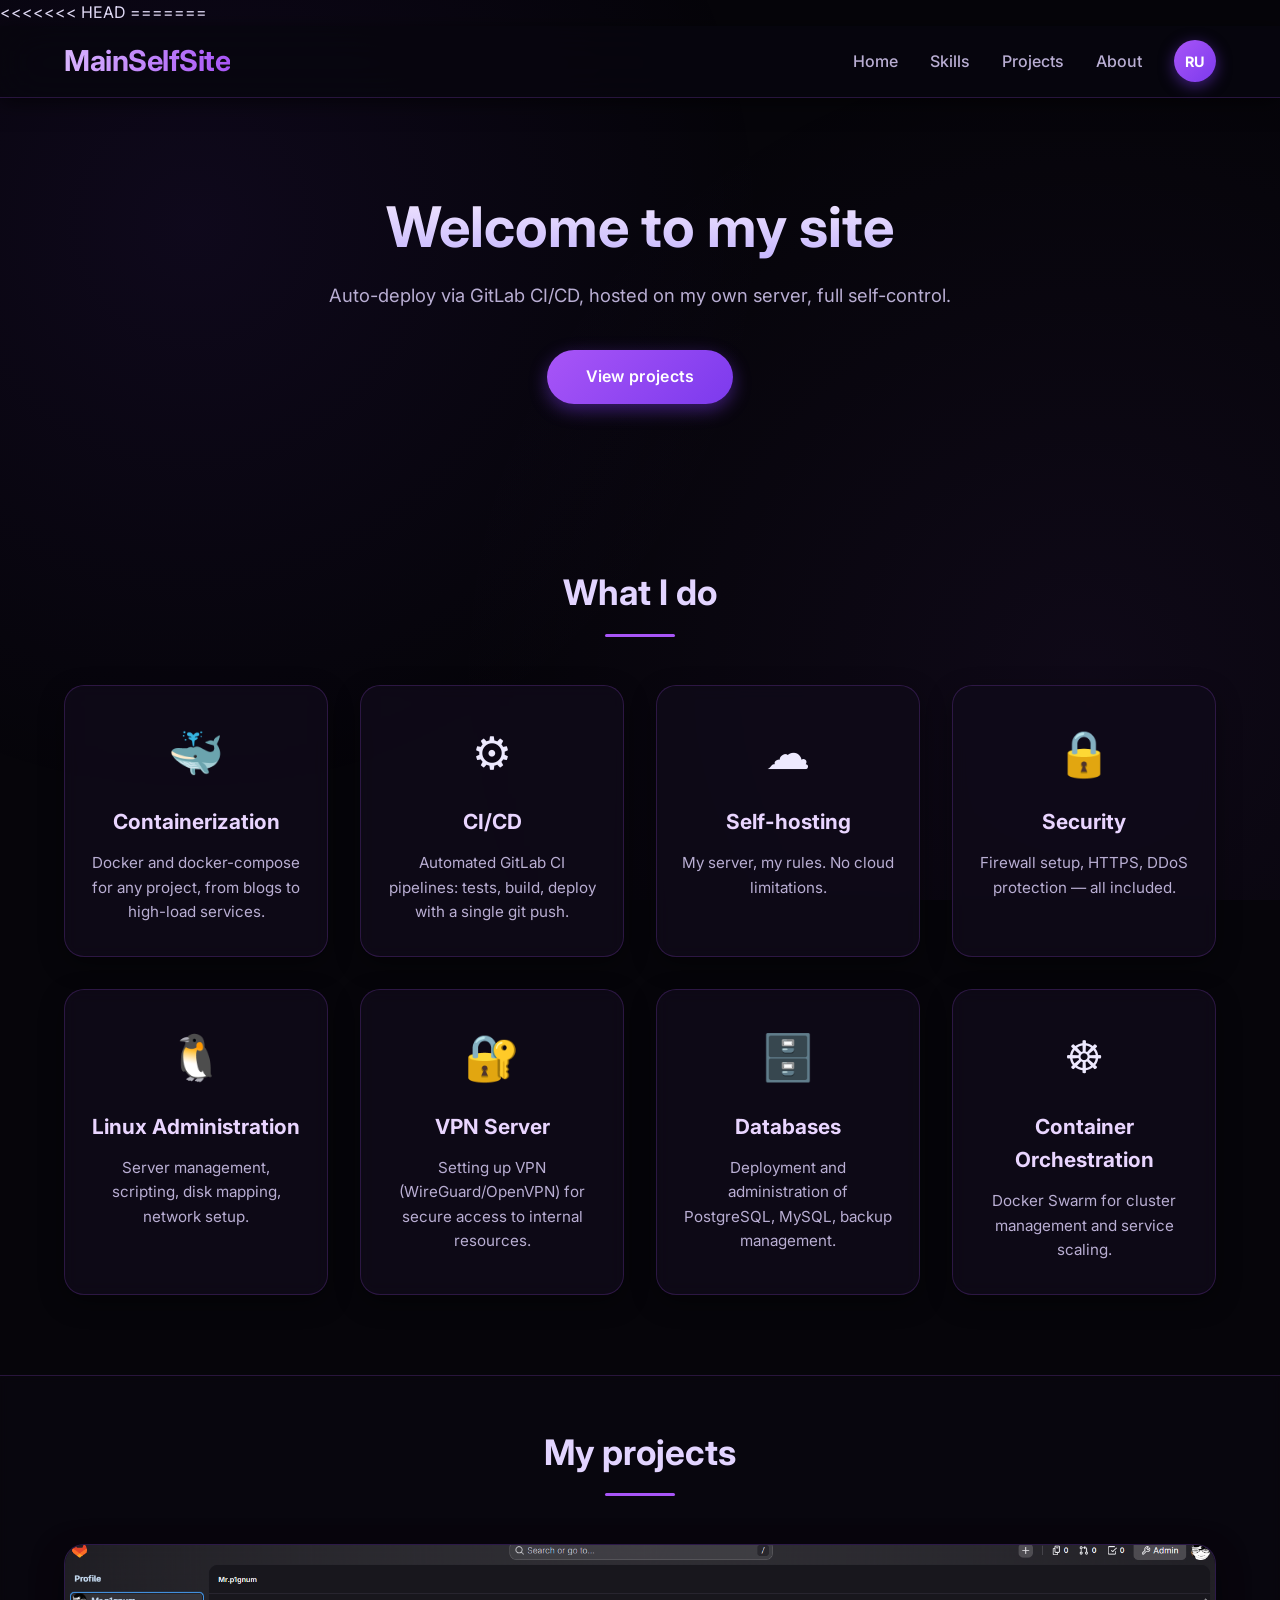
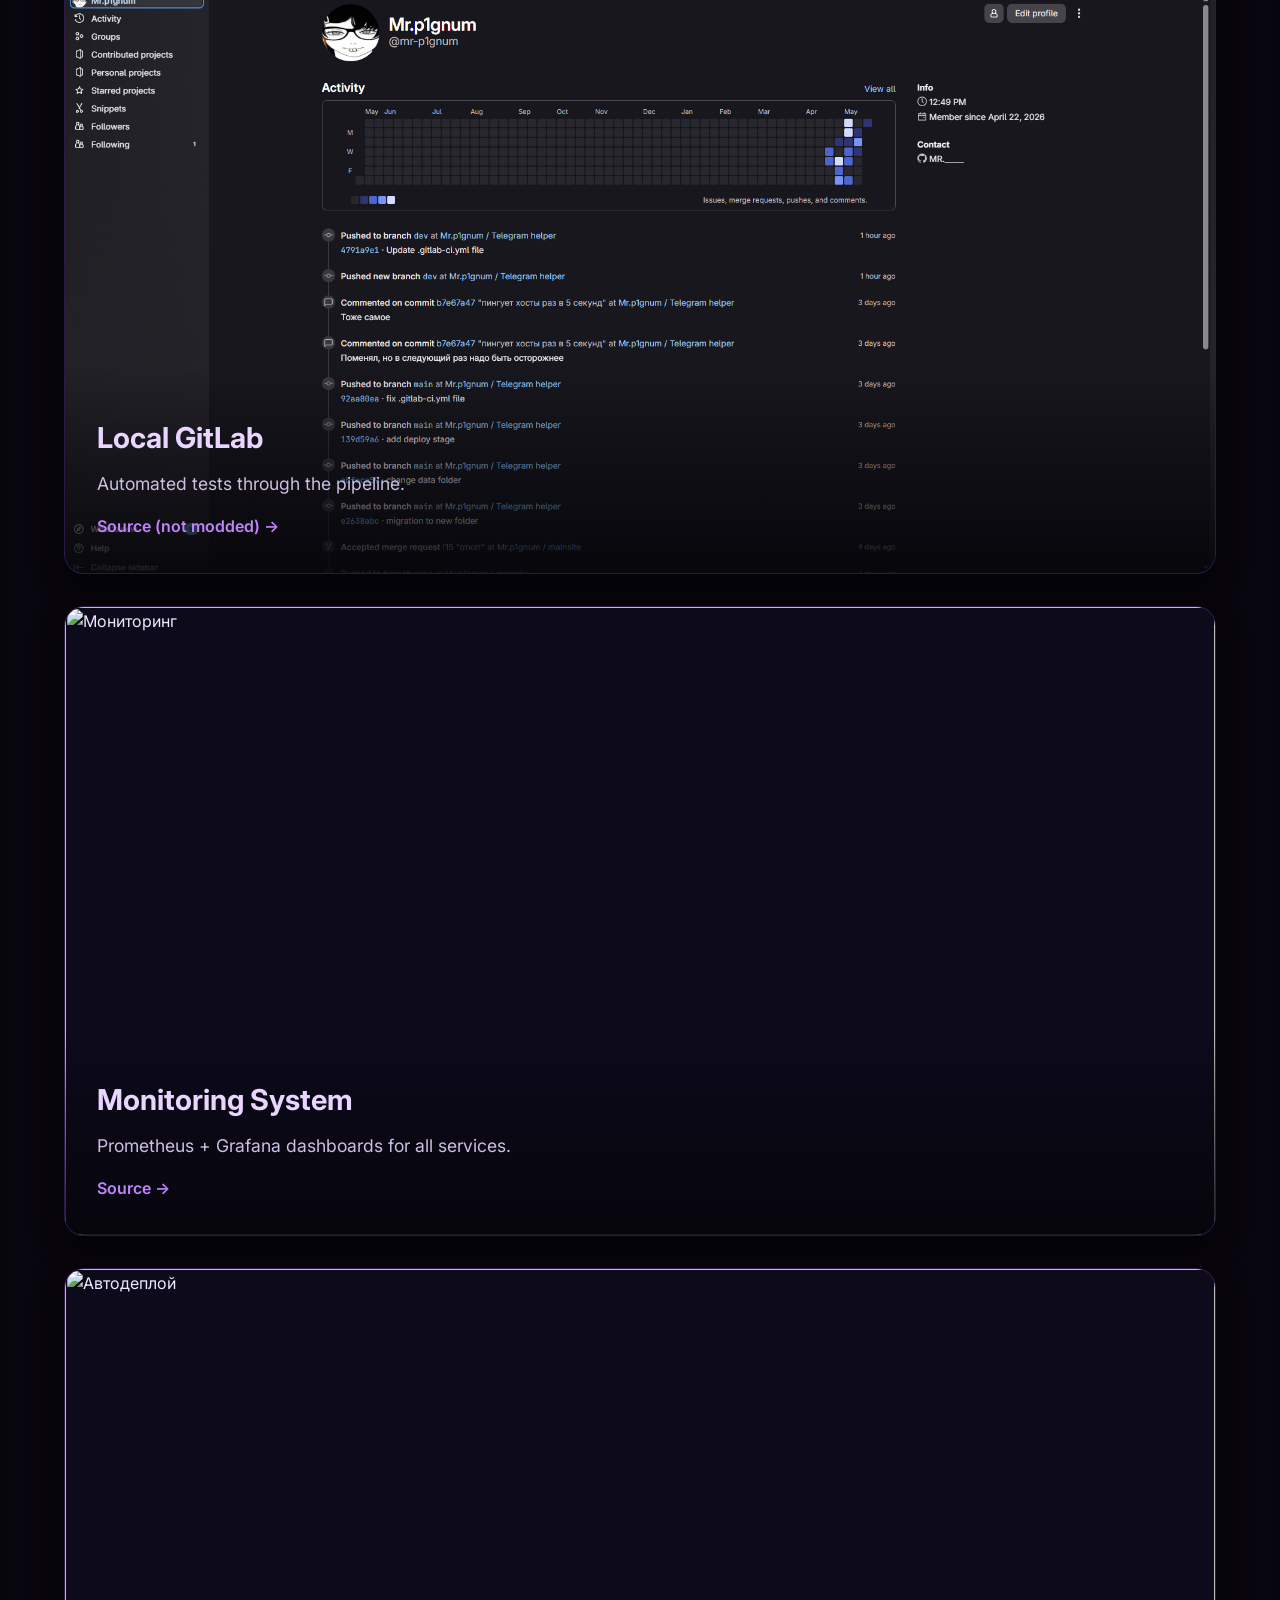
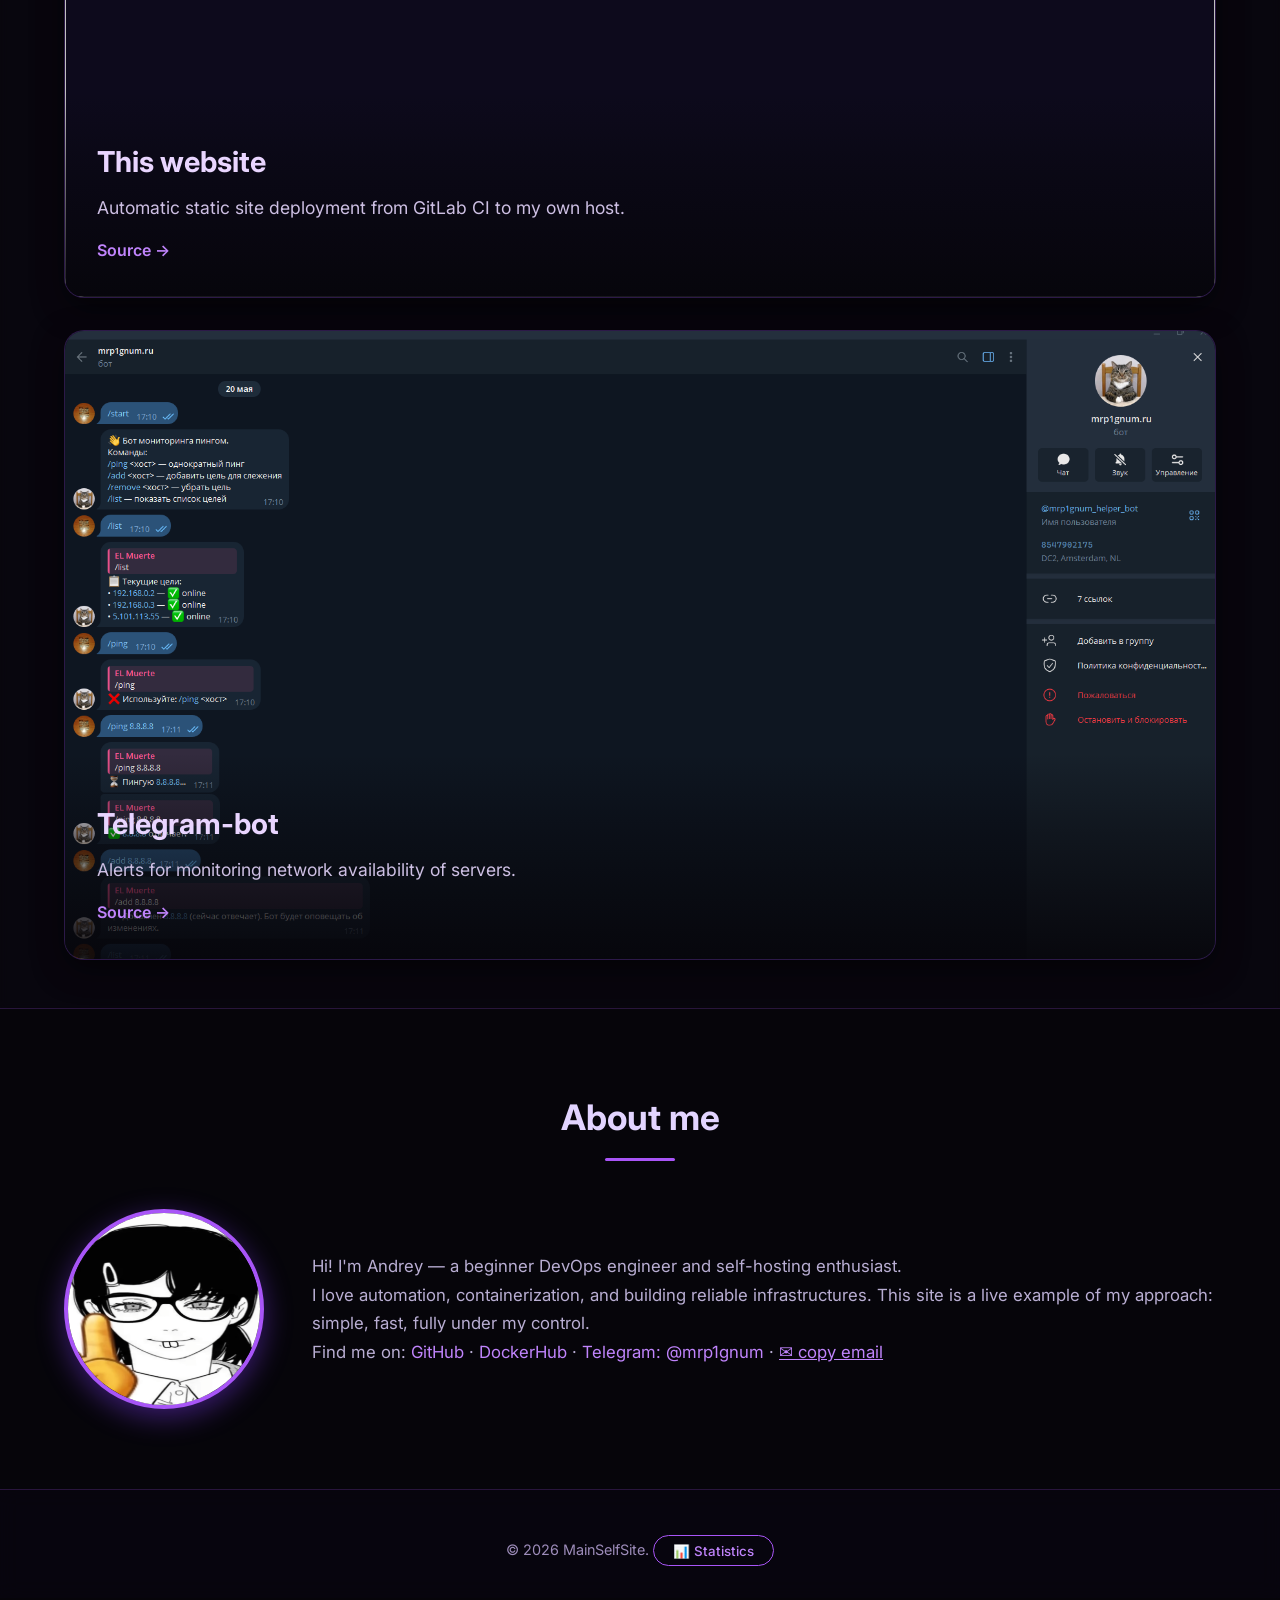
==== index.html @ 9e8e9ad5 "resolve conflicts" ====
<<<<<<< HEAD
=======
<!DOCTYPE html>
<html lang="ru">
<head>
    <meta charset="UTF-8">
    <meta name="viewport" content="width=device-width, initial-scale=1.0">
    <title>Mr.P1gnum · DevOps & Self-hosting</title>
    <link rel="icon" type="image/png" sizes="32x32" href="png/head.png">
    <link rel="preconnect" href="https://fonts.googleapis.com">
    <link rel="preconnect" href="https://fonts.gstatic.com" crossorigin>
    <link href="https://fonts.googleapis.com/css2?family=Inter:opsz,wght@14..32,400;14..32,600;14..32,700&display=swap" rel="stylesheet">
    <link rel="stylesheet" href="style.css">
</head>
<body>
    <header>
        <div class="container">
            <nav>
                <a href="#" class="logo" data-i18n="logo">MainSelfSite</a>
                <ul class="nav-links">
                    <li><a href="#home" data-i18n="nav_home">Главная</a></li>
                    <li><a href="#features" data-i18n="nav_features">Навыки</a></li>
                    <li><a href="#projects" data-i18n="nav_projects">Проекты</a></li>
                    <li><a href="#about" data-i18n="nav_about">О себе</a></li>
                    <li>
                        <button id="langToggle" class="lang-mini" aria-label="Переключить язык">EN</button>
                    </li>
                </ul>
            </nav>
        </div>
    </header>

    <main>
        <section id="home" class="hero">
            <div class="container">
                <h1 data-i18n="hero_title">Добро пожаловать на мой сайт</h1>
                <p data-i18n="hero_desc">
                    Автоматический деплой через Gitlab CI/CD, хранение на своём сервере, полный самоконтроль.
                </p>
                <a href="#projects" class="btn" data-i18n="hero_btn">Смотреть проекты</a>
            </div>
        </section>

        <section id="features" class="container">
            <h2 class="section-title" data-i18n="features_title">Что я умею</h2>
            <div class="features-grid">
                <div class="feature-card" data-animate>
                    <span class="feature-icon">🐳</span>
                    <h3 data-i18n="feature1_title">Контейнеризация</h3>
                    <p data-i18n="feature1_desc">Docker и docker-compose для любых проектов: от блога до высоконагруженных сервисов.</p>
                </div>
                <div class="feature-card" data-animate>
                    <span class="feature-icon">⚙️</span>
                    <h3 data-i18n="feature2_title">CI/CD</h3>
                    <p data-i18n="feature2_desc">Автоматические пайплайны GitLab CI: тесты, сборка, деплой одной командой git push.</p>
                </div>
                <div class="feature-card" data-animate>
                    <span class="feature-icon">☁️</span>
                    <h3 data-i18n="feature3_title">Self-hosting</h3>
                    <p data-i18n="feature3_desc">Собственный сервер, свои правила. Никаких облачных ограничений.</p>
                </div>
                <div class="feature-card" data-animate>
                    <span class="feature-icon">🔒</span>
                    <h3 data-i18n="feature4_title">Безопасность</h3>
                    <p data-i18n="feature4_desc">Настройка фаерволов, HTTPS, защита от атак — всё включено.</p>
                </div>
                <div class="feature-card" data-animate>
                    <span class="feature-icon">🐧</span>
                    <h3 data-i18n="feature5_title">Администрирование Linux</h3>
                    <p data-i18n="feature5_desc">Управление серверами, написание скриптов, маппинг дисков, настройка сети.</p>
                </div>
                <div class="feature-card" data-animate>
                    <span class="feature-icon">🔐</span>
                    <h3 data-i18n="feature6_title">VPN сервер</h3>
                    <p data-i18n="feature6_desc">Поднятие и настройка VPN (WireGuard/OpenVPN) для защищённого доступа к внутренним ресурсам.</p>
                </div>
                <div class="feature-card" data-animate>
                    <span class="feature-icon">🗄️</span>
                    <h3 data-i18n="feature7_title">Базы данных</h3>
                    <p data-i18n="feature7_desc">Развёртывание и администрирование PostgreSQL, MySQL, резервное копирование.</p>
                </div>
                <div class="feature-card" data-animate>
                    <div class="feature-icon">☸️</div>
                    <h3 data-i18n="feature8_title">Оркестрация контейнеров</h3>
                    <p data-i18n="feature8_desc">Docker Swarm для управления кластерами и масштабирования сервисов.</p>
                </div>
            </div>
        </section>

        <div id="projects" class="projects-fullwidth">
            <div class="container">
                <h2 class="section-title" data-i18n="projects_title">Мои проекты</h2>
                <div class="projects-list">
                    <div class="project-card" data-lightbox-src="png/gitlab2.png" data-i18n-caption="project1_title" data-animate>
                        <img class="project-img" src="png/gitlab.png" alt="DevOps инструмент" loading="lazy">
                        <div class="project-overlay">
                            <h3 data-i18n="project1_title">Локальный GitLab</h3>
                            <p data-i18n="project1_desc">Автоматические тесты через pipeline.</p>
                            <a href="https://github.com/Mr-p1gnum/gitlabCI" target="_blank" rel="noopener" class="project-link" data-i18n="project1_link">Исходники(not mod.) →</a>
                        </div>
                    </div>
                    <div class="project-card" data-lightbox-src="png/grafana.png" data-i18n-caption="project2_title" data-animate>
                        <img class="project-img" src="png/grafana2.png" alt="Мониторинг" loading="lazy">
                        <div class="project-overlay">
                            <h3 data-i18n="project2_title">Система мониторинга</h3>
                            <p data-i18n="project2_desc">Prometheus + Grafana, дашборды для всех сервисов.</p>
                            <a href="https://github.com/Mr-p1gnum/metrics" target="_blank" rel="noopener" class="project-link" data-i18n="project2_link">Исходники →</a>
                        </div>
                    </div>
                    <div class="project-card" data-lightbox-src="png/site.png" data-i18n-caption="project3_title" data-animate>
                        <img class="project-img" src="png/site2.png" alt="Автодеплой" loading="lazy">
                        <div class="project-overlay">
                            <h3 data-i18n="project3_title">Вот этот сайт</h3>
                            <p data-i18n="project3_desc">Автоматический деплой статики из GitLab CI на свой хост.</p>
                            <a href="https://gitlab.mrp1gnum.ru/mr-p1gnum/mainsite" target="_blank" rel="noopener" class="project-link" data-i18n="project3_link">Исходники →</a>
                        </div>
                    </div>
                    <div class="project-card" data-lightbox-src="png/tg-bot2.png" data-i18n-caption="project4_title" data-animate>
                        <img class="project-img" src="png/tg-bot.png" alt="Бот" loading="lazy">
                        <div class="project-overlay">
                            <h3 data-i18n="project4_title">Telegram-бот</h3>
                            <p data-i18n="project4_desc">Alert-ы для мониторинга сетевой доступности серверов.</p>
                            <a href="https://gitlab.mrp1gnum.ru/mr-p1gnum/telegram-helper" target="_blank" rel="noopener" class="project-link" data-i18n="project4_link">Исходники →</a>
                        </div>
                    </div>
                </div>
            </div>
        </div>

        <section id="about" class="container">
            <h2 class="section-title" data-i18n="about_title">Обо мне</h2>
            <div class="about-flex">
                <img class="about-photo" src="png/avatar.png" alt="Фото профиля" loading="lazy">
                <div class="about-text" data-i18n="about_desc"></div>
            </div>
        </section>
    </main>

    <div id="lightbox" class="lightbox">
        <button class="lightbox-close" id="closeLightbox">&times;</button>
        <img src="" alt="" id="lightboxImg">
        <p class="lightbox-caption" id="lightboxCaption"></p>
    </div>

    <footer>
        <div class="container">
            <p>© <span id="year"></span> MainSelfSite.
                <button id="showStatsBtn" class="stats-btn" data-i18n="stats_btn">📊 Статистика</button>
            </p>
        </div>
    </footer>

    <div id="statsModal" class="modal">
        <div class="modal-content">
            <button class="modal-close" id="closeStatsBtn">&times;</button>
            <h3 data-i18n="stats_title">Локальная статистика</h3>
            <p><span data-i18n="stats_visits">Заходов на страницу:</span> <strong id="visitsCount">0</strong></p>
            <p><span data-i18n="stats_clicks">Всего кликов:</span> <strong id="clicksTotal">0</strong></p>
            <h4 data-i18n="stats_recent" style="margin-top:1rem;">Последние действия:</h4>
            <ul class="stats-list" id="recentClicks"></ul>
            <button id="clearStatsBtn" style="margin-top:1rem; background:#2a1e4a; border:1px solid #a855f7; color:#c4b5fd; padding:0.4rem 1rem; border-radius:20px; cursor:pointer;" data-i18n="stats_clear">Очистить статистику</button>
        </div>
    </div>

    <script src="script.js"></script>
</body>
</html>
>>>>>>> 7a3d9166c4252347adcdb9617f466c69c43695e6
---- style.css ----
* {
    margin: 0;
    padding: 0;
    box-sizing: border-box;
}

:root {
    --bg-deep: #06050a;
    --bg-card: #0f0b1a;
    --accent: #a855f7;
    --accent-glow: #c084fc;
    --text-primary: #ede9fe;
    --text-secondary: #b9aed3;
    --glass-bg: rgba(15, 11, 26, 0.8);
    --glass-border: rgba(168, 85, 247, 0.2);
}

body {
    font-family: 'Inter', system-ui, -apple-system, sans-serif;
    background: var(--bg-deep);
    color: var(--text-primary);
    line-height: 1.6;
    min-height: 100vh;
    overflow-x: hidden;
}

/* Анимированный фиолетовый фон */
body::before {
    content: '';
    position: fixed;
    inset: 0;
    background: 
        radial-gradient(circle at 15% 25%, rgba(124, 58, 237, 0.08) 0%, transparent 45%),
        radial-gradient(circle at 85% 75%, rgba(168, 85, 247, 0.06) 0%, transparent 50%);
    pointer-events: none;
    z-index: 0;
    animation: bgPulse 10s ease-in-out infinite alternate;
}

@keyframes bgPulse {
    0% { opacity: 0.7; }
    100% { opacity: 1; }
}

.container {
    width: 90%;
    max-width: 1200px;
    margin: 0 auto;
    position: relative;
    z-index: 1;
}

a {
    text-decoration: none;
    color: var(--accent-glow);
    transition: color 0.3s;
}

a:hover {
    color: #d8b4fe;
}

/* ===== Шапка ===== */
header {
    background: rgba(8, 6, 15, 0.85);
    backdrop-filter: blur(20px);
    -webkit-backdrop-filter: blur(20px);
    border-bottom: 1px solid var(--glass-border);
    padding: 0.8rem 0;
    position: sticky;
    top: 0;
    z-index: 100;
    box-shadow: 0 4px 20px rgba(0, 0, 0, 0.6);
    transition: transform 0.3s ease;
}

@media (max-width: 768px) {
    header.header-hidden {
        transform: translateY(-100%);
    }
}

nav {
    display: flex;
    justify-content: space-between;
    align-items: center;
    flex-wrap: wrap;
    gap: 1.2rem;
}

.logo {
    font-size: 1.8rem;
    font-weight: 700;
    background: linear-gradient(to right, #d8b4fe, #a855f7);
    -webkit-background-clip: text;
    background-clip: text;
    color: transparent;
    letter-spacing: -0.5px;
    white-space: nowrap;
}

.nav-links {
    list-style: none;
    display: flex;
    align-items: center;
    gap: 2rem;
    flex-wrap: wrap;
}

.nav-links a {
    color: var(--text-secondary);
    font-weight: 500;
    position: relative;
    padding-bottom: 4px;
    transition: color 0.3s;
}

.nav-links a::after {
    content: '';
    position: absolute;
    left: 0;
    bottom: 0;
    width: 0;
    height: 2px;
    background: var(--accent);
    transition: width 0.3s;
}

.nav-links a:hover {
    color: var(--text-primary);
}

.nav-links a:hover::after {
    width: 100%;
}

.lang-mini {
    width: 42px;
    height: 42px;
    border-radius: 50%;
    background: linear-gradient(135deg, #a855f7, #7c3aed);
    color: white;
    font-weight: 700;
    font-size: 0.9rem;
    font-family: inherit;
    display: flex;
    align-items: center;
    justify-content: center;
    cursor: pointer;
    border: none;
    transition: transform 0.3s, box-shadow 0.3s;
    box-shadow: 0 4px 15px rgba(124, 58, 237, 0.5);
}

.lang-mini:hover {
    transform: scale(1.08);
    box-shadow: 0 6px 20px rgba(168, 85, 247, 0.7);
}

/* ===== Hero ===== */
.hero {
    padding: 6rem 0 5rem;
    text-align: center;
    position: relative;
    z-index: 2;
}

.hero h1 {
    font-size: clamp(2.2rem, 6vw, 3.5rem);
    font-weight: 700;
    margin-bottom: 1.2rem;
    line-height: 1.2;
    animation: fadeInUp 0.8s ease-out;
    background: linear-gradient(to bottom, #f3e8ff, #c4b5fd);
    -webkit-background-clip: text;
    background-clip: text;
    color: transparent;
}

.hero p {
    font-size: 1.15rem;
    color: var(--text-secondary);
    max-width: 650px;
    margin: 0 auto 2.5rem;
    animation: fadeInUp 0.8s ease-out 0.15s both;
}

.btn {
    display: inline-block;
    background: linear-gradient(135deg, #a855f7, #7c3aed);
    color: #fff;
    padding: 0.9rem 2.4rem;
    border-radius: 50px;
    font-weight: 600;
    letter-spacing: 0.3px;
    transition: transform 0.3s, box-shadow 0.3s;
    box-shadow: 0 6px 18px rgba(124, 58, 237, 0.45);
    animation: fadeInUp 0.8s ease-out 0.3s both;
    border: none;
    cursor: pointer;
}

.btn:hover {
    transform: translateY(-3px);
    box-shadow: 0 10px 25px rgba(168, 85, 247, 0.6);
}

@keyframes fadeInUp {
    from { opacity: 0; transform: translateY(25px); }
    to { opacity: 1; transform: translateY(0); }
}

/* ===== Общие секции ===== */
section {
    padding: 5rem 0;
    position: relative;
    z-index: 2;
}

.section-title {
    text-align: center;
    font-size: 2.2rem;
    font-weight: 700;
    margin-bottom: 3rem;
    color: #e2d4ff;
    position: relative;
}

.section-title::after {
    content: '';
    display: block;
    width: 70px;
    height: 3px;
    background: var(--accent);
    margin: 0.8rem auto 0;
    border-radius: 5px;
}

/* ===== Навыки ===== */
.features-grid {
    display: grid;
    grid-template-columns: repeat(auto-fit, minmax(250px, 1fr));
    gap: 2rem;
}

.feature-card {
    background: var(--glass-bg);
    backdrop-filter: blur(8px);
    border: 1px solid var(--glass-border);
    border-radius: 20px;
    padding: 2rem 1.5rem;
    text-align: center;
    transition: transform 0.3s, box-shadow 0.4s;
    box-shadow: 0 8px 24px rgba(0, 0, 0, 0.4);
    opacity: 0;
    transform: translateY(30px);
    transition: opacity 0.6s ease, transform 0.6s ease, box-shadow 0.3s;
}

.feature-card.revealed {
    opacity: 1;
    transform: translateY(0);
}

.feature-card:hover {
    transform: translateY(-8px);
    box-shadow: 0 15px 35px rgba(168, 85, 247, 0.25);
    border-color: rgba(168, 85, 247, 0.4);
}

.feature-icon {
    font-size: 2.8rem;
    margin-bottom: 1rem;
    display: block;
}

.feature-card h3 {
    font-size: 1.3rem;
    margin-bottom: 0.8rem;
    color: #e9d5ff;
}

.feature-card p {
    color: var(--text-secondary);
    font-size: 0.95rem;
}

/* ===== ПРОЕКТЫ ===== */
.projects-fullwidth {
    padding: 3rem 0;
    background: rgba(10, 7, 18, 0.6);
    backdrop-filter: blur(4px);
    border-top: 1px solid var(--glass-border);
    border-bottom: 1px solid var(--glass-border);
}

.projects-list {
    display: flex;
    flex-direction: column;
    gap: 2rem;
}

.project-card {
    position: relative;
    border-radius: 20px;
    overflow: hidden;
    background: #0d0a1c;
    border: 1px solid var(--glass-border);
    transition: transform 0.4s, box-shadow 0.4s;
    box-shadow: 0 10px 30px rgba(0,0,0,0.5);
    cursor: pointer;
    height: 70vh;
    width: 100%;
    opacity: 0;
    transform: translateY(30px);
    transition: opacity 0.6s ease, transform 0.6s ease, box-shadow 0.4s;
}

.project-card.revealed {
    opacity: 1;
    transform: translateY(0);
}

.project-card:hover {
    transform: translateY(-6px);
    box-shadow: 0 20px 40px rgba(168, 85, 247, 0.3);
    border-color: var(--accent);
}

.project-img {
    width: 100%;
    height: 100%;
    object-fit: cover;
    transition: transform 0.6s ease;
    display: block;
}

.project-card:hover .project-img {
    transform: scale(1.02);
}

.project-overlay {
    position: absolute;
    bottom: 0;
    left: 0;
    right: 0;
    background: linear-gradient(to top, rgba(6,5,10,0.9) 0%, rgba(6,5,10,0.4) 60%, transparent 100%);
    padding: 3rem 2rem 2rem;
    color: white;
    transition: background 0.4s;
}

.project-card:hover .project-overlay {
    background: linear-gradient(to top, rgba(6,5,10,0.95) 0%, rgba(6,5,10,0.5) 70%, transparent 100%);
}

.project-overlay h3 {
    font-size: 1.8rem;
    margin-bottom: 0.5rem;
    color: #e9d5ff;
}

.project-overlay p {
    font-size: 1.1rem;
    color: #cdbfe3;
    margin-bottom: 1rem;
    max-width: 80%;
}

.project-link {
    display: inline-block;
    font-weight: 600;
    color: var(--accent-glow);
    border-bottom: 2px solid transparent;
    transition: border-color 0.3s, color 0.3s;
    font-size: 1rem;
}

.project-link:hover {
    border-bottom-color: var(--accent);
    color: #d8b4fe;
}

/* ===== Лайтбокс ===== */
.lightbox {
    display: none;
    position: fixed;
    inset: 0;
    background: rgba(0,0,0,0.92);
    backdrop-filter: blur(6px);
    z-index: 1000;
    justify-content: center;
    align-items: center;
    flex-direction: column;
    padding: 2rem;
}

.lightbox.active {
    display: flex;
}

.lightbox img {
    max-width: 90%;
    max-height: 80vh;
    border-radius: 16px;
    box-shadow: 0 0 40px rgba(168, 85, 247, 0.3);
    animation: zoomIn 0.3s ease;
}

@keyframes zoomIn {
    from { transform: scale(0.9); opacity: 0; }
    to { transform: scale(1); opacity: 1; }
}

.lightbox-close {
    position: absolute;
    top: 30px;
    right: 40px;
    font-size: 2.5rem;
    color: white;
    cursor: pointer;
    transition: color 0.2s;
    line-height: 1;
    background: none;
    border: none;
}

.lightbox-close:hover {
    color: var(--accent-glow);
}

.lightbox-caption {
    margin-top: 1rem;
    color: var(--text-secondary);
    font-size: 1rem;
    text-align: center;
}

/* ===== Обо мне ===== */
.about-flex {
    display: flex;
    flex-wrap: wrap;
    gap: 3rem;
    align-items: center;
    justify-content: center;
}

.about-photo {
    width: 200px;
    height: 200px;
    border-radius: 50%;
    object-fit: cover;
    border: 4px solid var(--accent);
    box-shadow: 0 8px 28px rgba(124, 58, 237, 0.45);
    background: #2a1e4a;
}

.about-text {
    flex: 1;
    min-width: 280px;
    color: var(--text-secondary);
    font-size: 1.05rem;
    line-height: 1.7;
}

/* ===== Подвал ===== */
footer {
    background: rgba(8, 6, 15, 0.9);
    backdrop-filter: blur(10px);
    text-align: center;
    padding: 2rem 0;
    color: #9d8cba;
    font-size: 0.9rem;
    border-top: 1px solid var(--glass-border);
}

.stats-btn {
    background: none;
    border: 1px solid var(--accent);
    color: var(--accent-glow);
    padding: 0.4rem 1.2rem;
    border-radius: 30px;
    cursor: pointer;
    font-family: inherit;
    font-weight: 500;
    transition: all 0.3s;
    margin-top: 0.8rem;
}

.stats-btn:hover {
    background: var(--accent);
    color: white;
}

/* ===== Статистика модалка ===== */
.modal {
    display: none;
    position: fixed;
    inset: 0;
    background: rgba(0,0,0,0.75);
    backdrop-filter: blur(4px);
    z-index: 1000;
    justify-content: center;
    align-items: center;
}

.modal.active {
    display: flex;
}

.modal-content {
    background: var(--bg-card);
    border: 1px solid var(--glass-border);
    border-radius: 20px;
    padding: 2rem;
    max-width: 500px;
    width: 90%;
    max-height: 70vh;
    overflow-y: auto;
    color: var(--text-primary);
    box-shadow: 0 20px 40px rgba(0,0,0,0.6);
    animation: modalIn 0.3s ease;
}

@keyframes modalIn {
    from { opacity: 0; transform: scale(0.95); }
    to { opacity: 1; transform: scale(1); }
}

.modal-close {
    float: right;
    background: none;
    border: none;
    color: var(--text-secondary);
    font-size: 1.5rem;
    cursor: pointer;
}

.modal-close:hover { color: white; }

.copy-email {
    cursor: pointer;
    color: #c084fc;
    text-decoration: underline;
}
.copy-email:hover {
    color: #c084fc;
}

.stats-list {
    list-style: none;
    padding: 0;
    margin-top: 1rem;
}

.stats-list li {
    padding: 0.5rem 0;
    border-bottom: 1px solid rgba(168,85,247,0.1);
    font-size: 0.9rem;
}

/* ===== Адаптивность ===== */
@media (max-width: 768px) {
    nav {
        flex-direction: column;
        align-items: flex-start;
    }
    .nav-links {
        justify-content: center;
        width: 100%;
        gap: 1rem;
    }
    .hero {
        padding: 4rem 0 3rem;
    }
    section {
        padding: 3rem 0;
    }
    .project-card {
        height: 50vh;
    }
    .project-overlay h3 {
        font-size: 1.4rem;
    }
    .about-flex {
        flex-direction: column;
        text-align: center;
    }
    .features-grid {
        grid-template-columns: 1fr;
    }
}
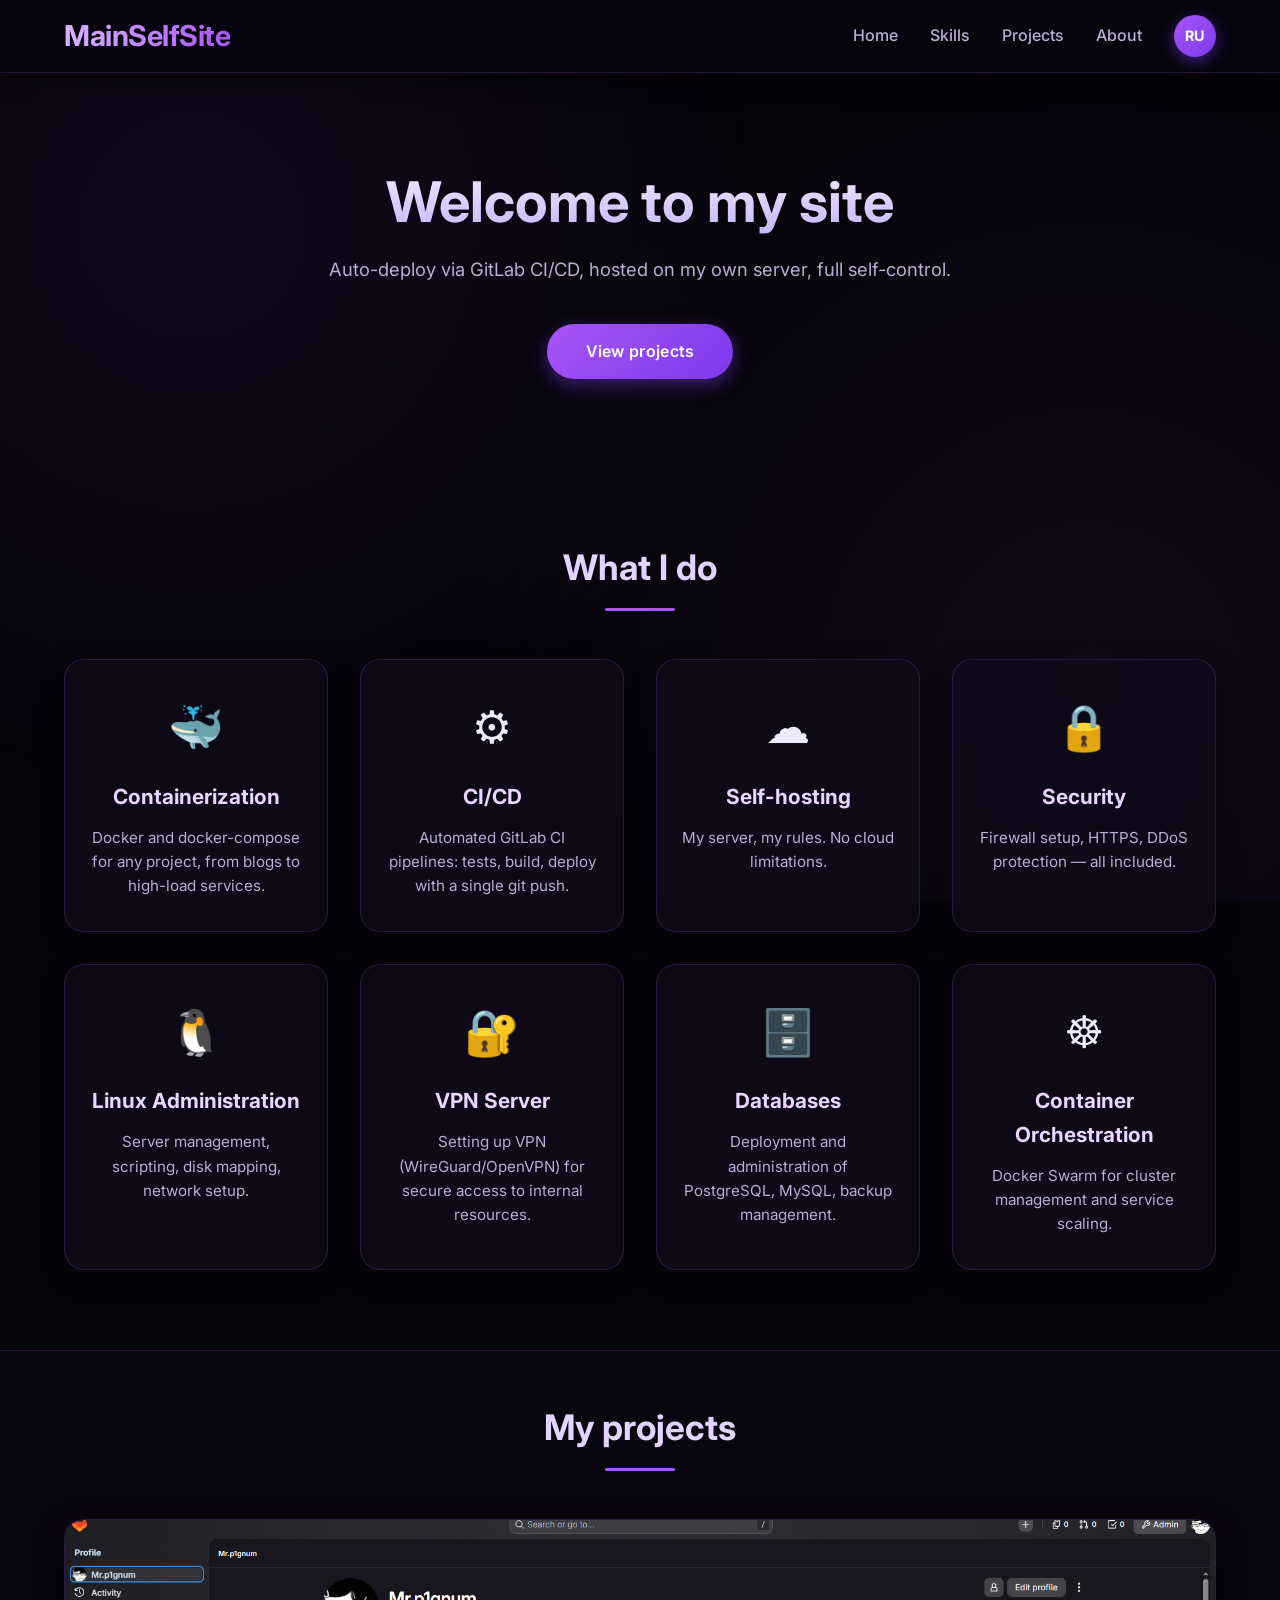
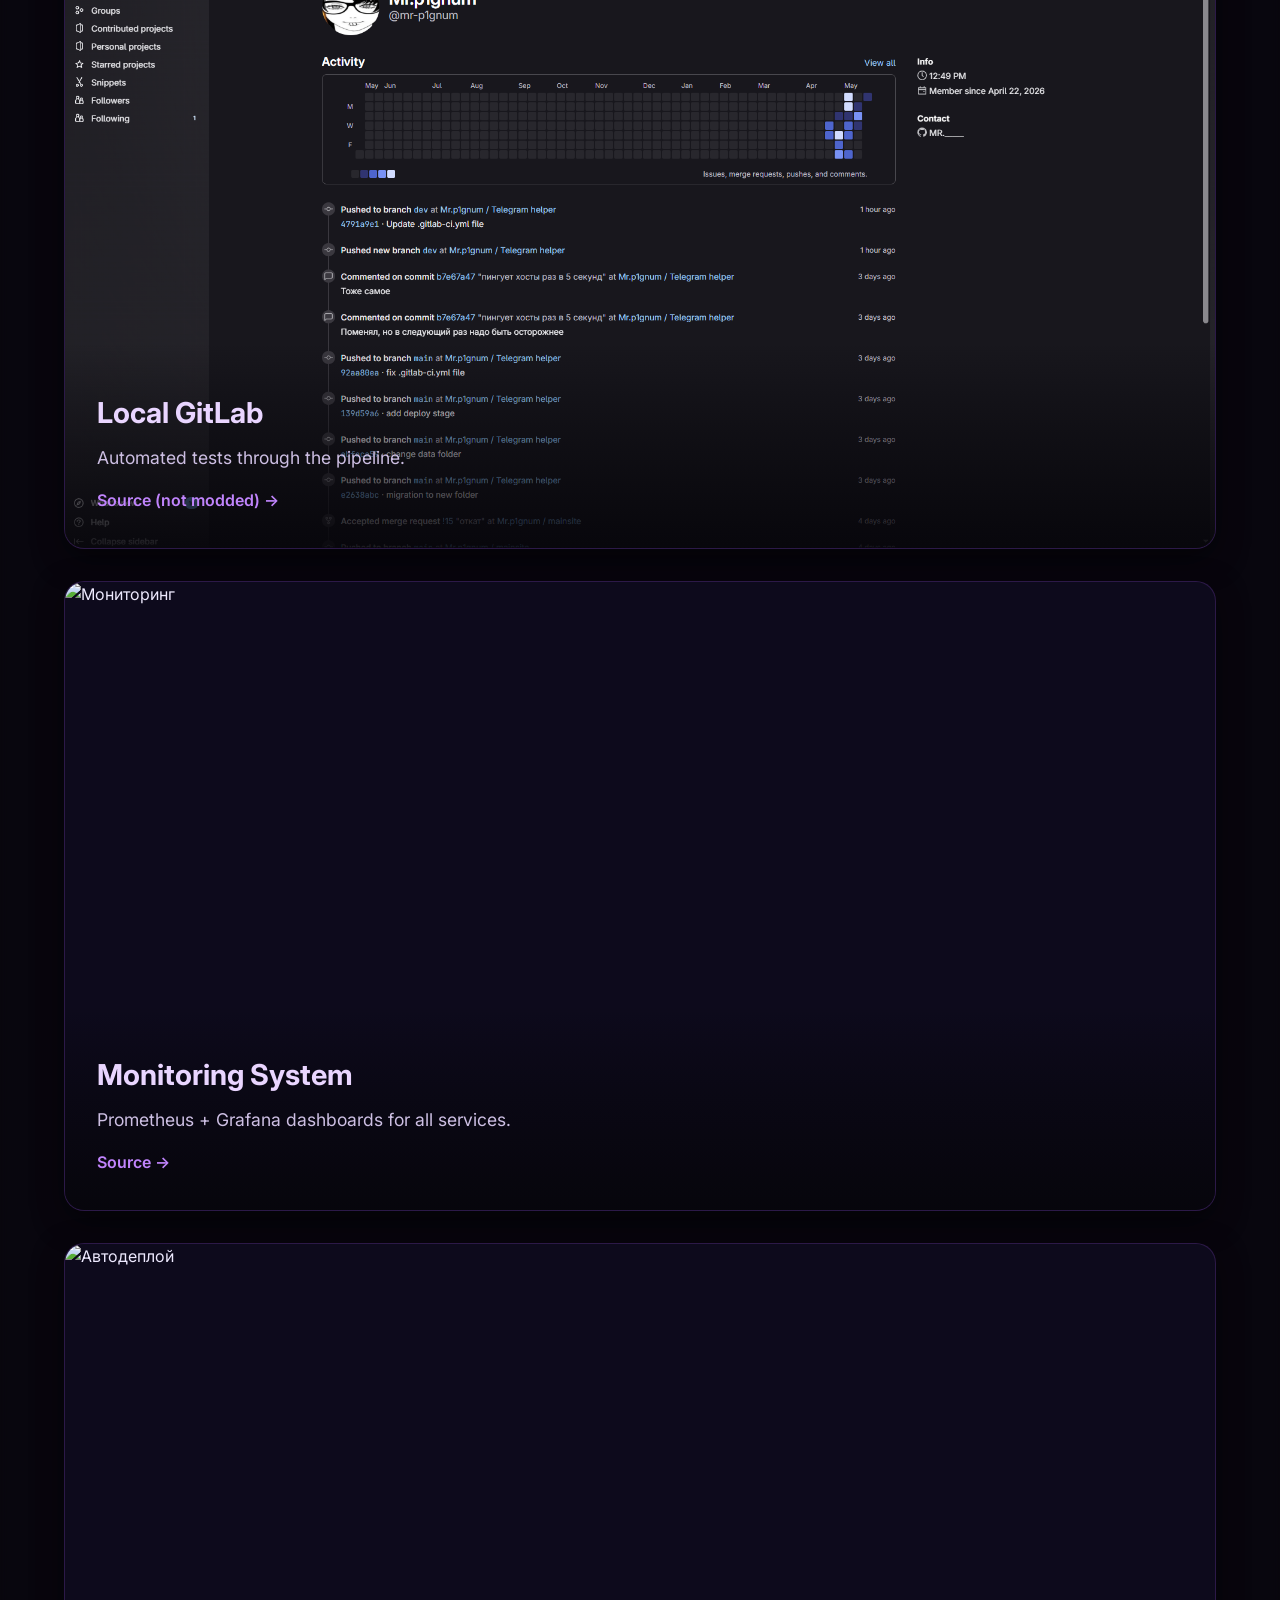
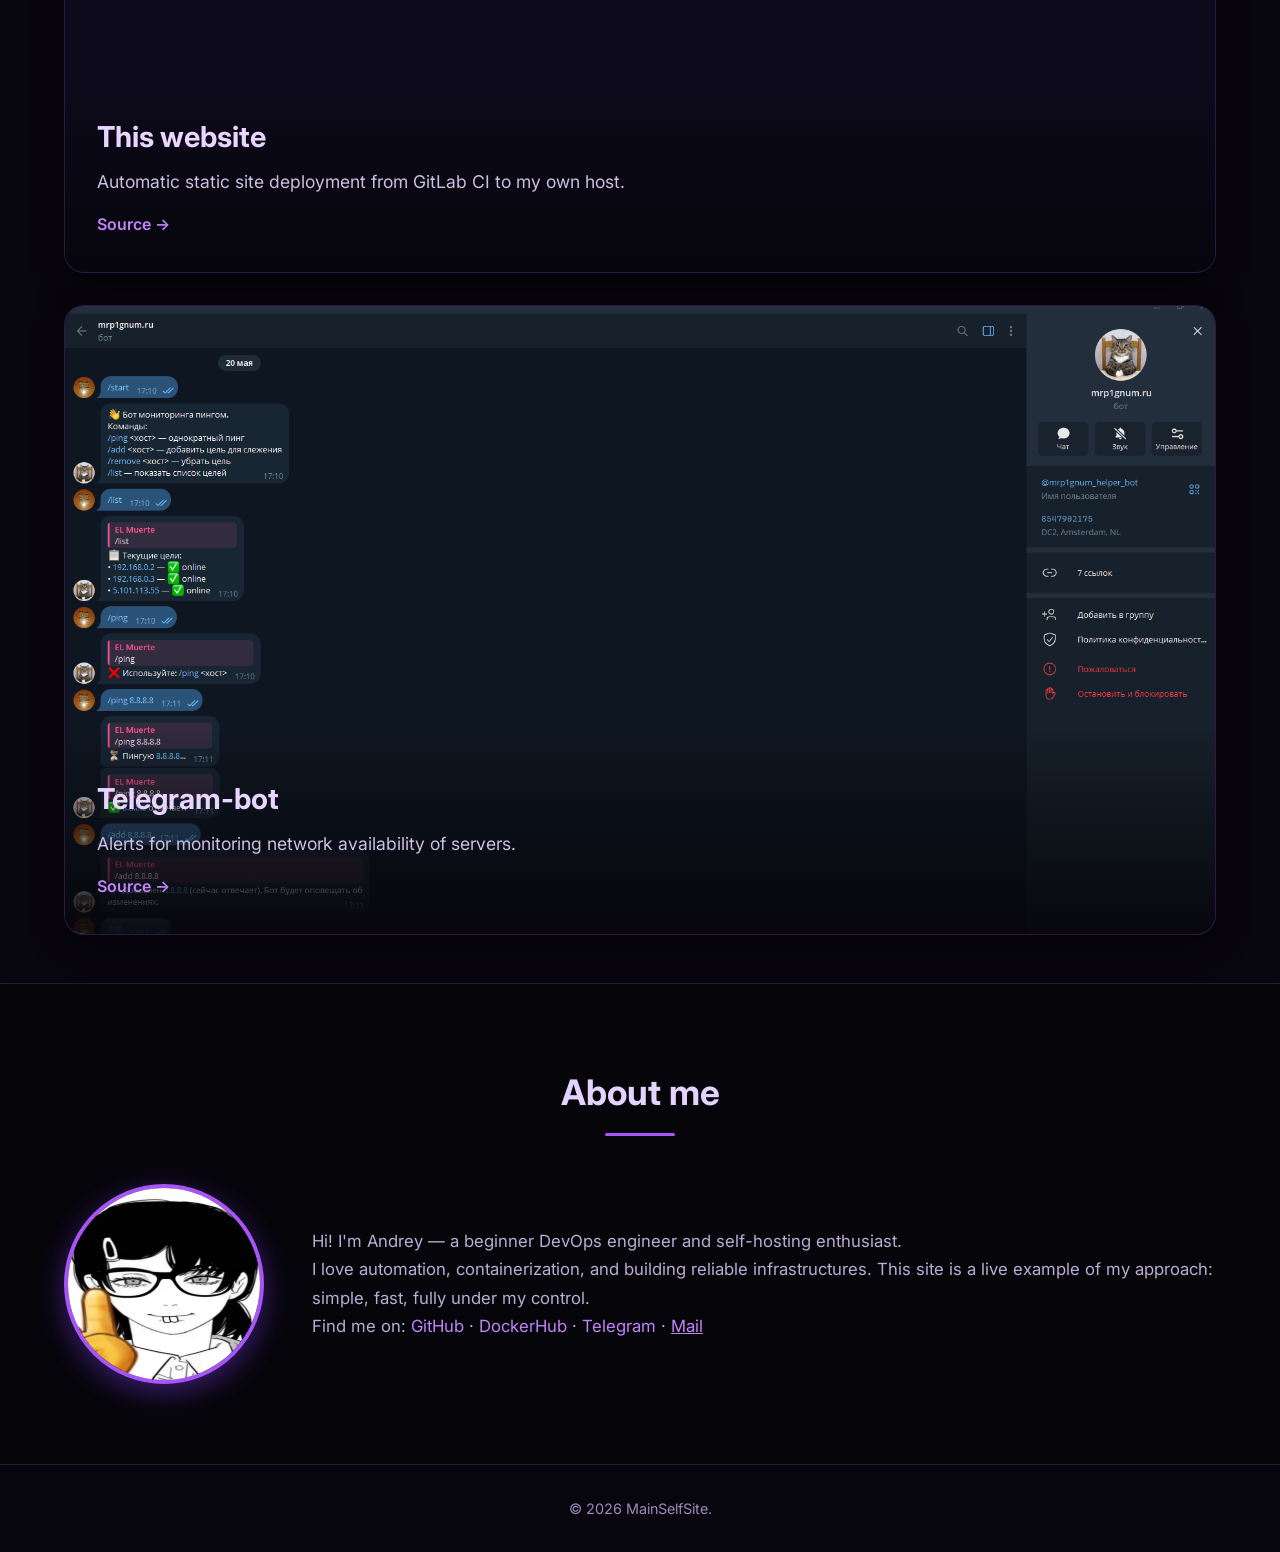
==== commit b7b9d797: "del: statButton. tryfix: mailbutton" ====
--- a/index.html
+++ b/index.html
@@ -1,5 +1,3 @@
-<<<<<<< HEAD
-=======
 <!DOCTYPE html>
 <html lang="ru">
 <head>
@@ -145,24 +143,11 @@
     <footer>
         <div class="container">
             <p>© <span id="year"></span> MainSelfSite.
-                <button id="showStatsBtn" class="stats-btn" data-i18n="stats_btn">📊 Статистика</button>
             </p>
         </div>
     </footer>
 
-    <div id="statsModal" class="modal">
-        <div class="modal-content">
-            <button class="modal-close" id="closeStatsBtn">&times;</button>
-            <h3 data-i18n="stats_title">Локальная статистика</h3>
-            <p><span data-i18n="stats_visits">Заходов на страницу:</span> <strong id="visitsCount">0</strong></p>
-            <p><span data-i18n="stats_clicks">Всего кликов:</span> <strong id="clicksTotal">0</strong></p>
-            <h4 data-i18n="stats_recent" style="margin-top:1rem;">Последние действия:</h4>
-            <ul class="stats-list" id="recentClicks"></ul>
-            <button id="clearStatsBtn" style="margin-top:1rem; background:#2a1e4a; border:1px solid #a855f7; color:#c4b5fd; padding:0.4rem 1rem; border-radius:20px; cursor:pointer;" data-i18n="stats_clear">Очистить статистику</button>
-        </div>
-    </div>
 
     <script src="script.js"></script>
 </body>
-</html>
->>>>>>> 7a3d9166c4252347adcdb9617f466c69c43695e6
+</html>
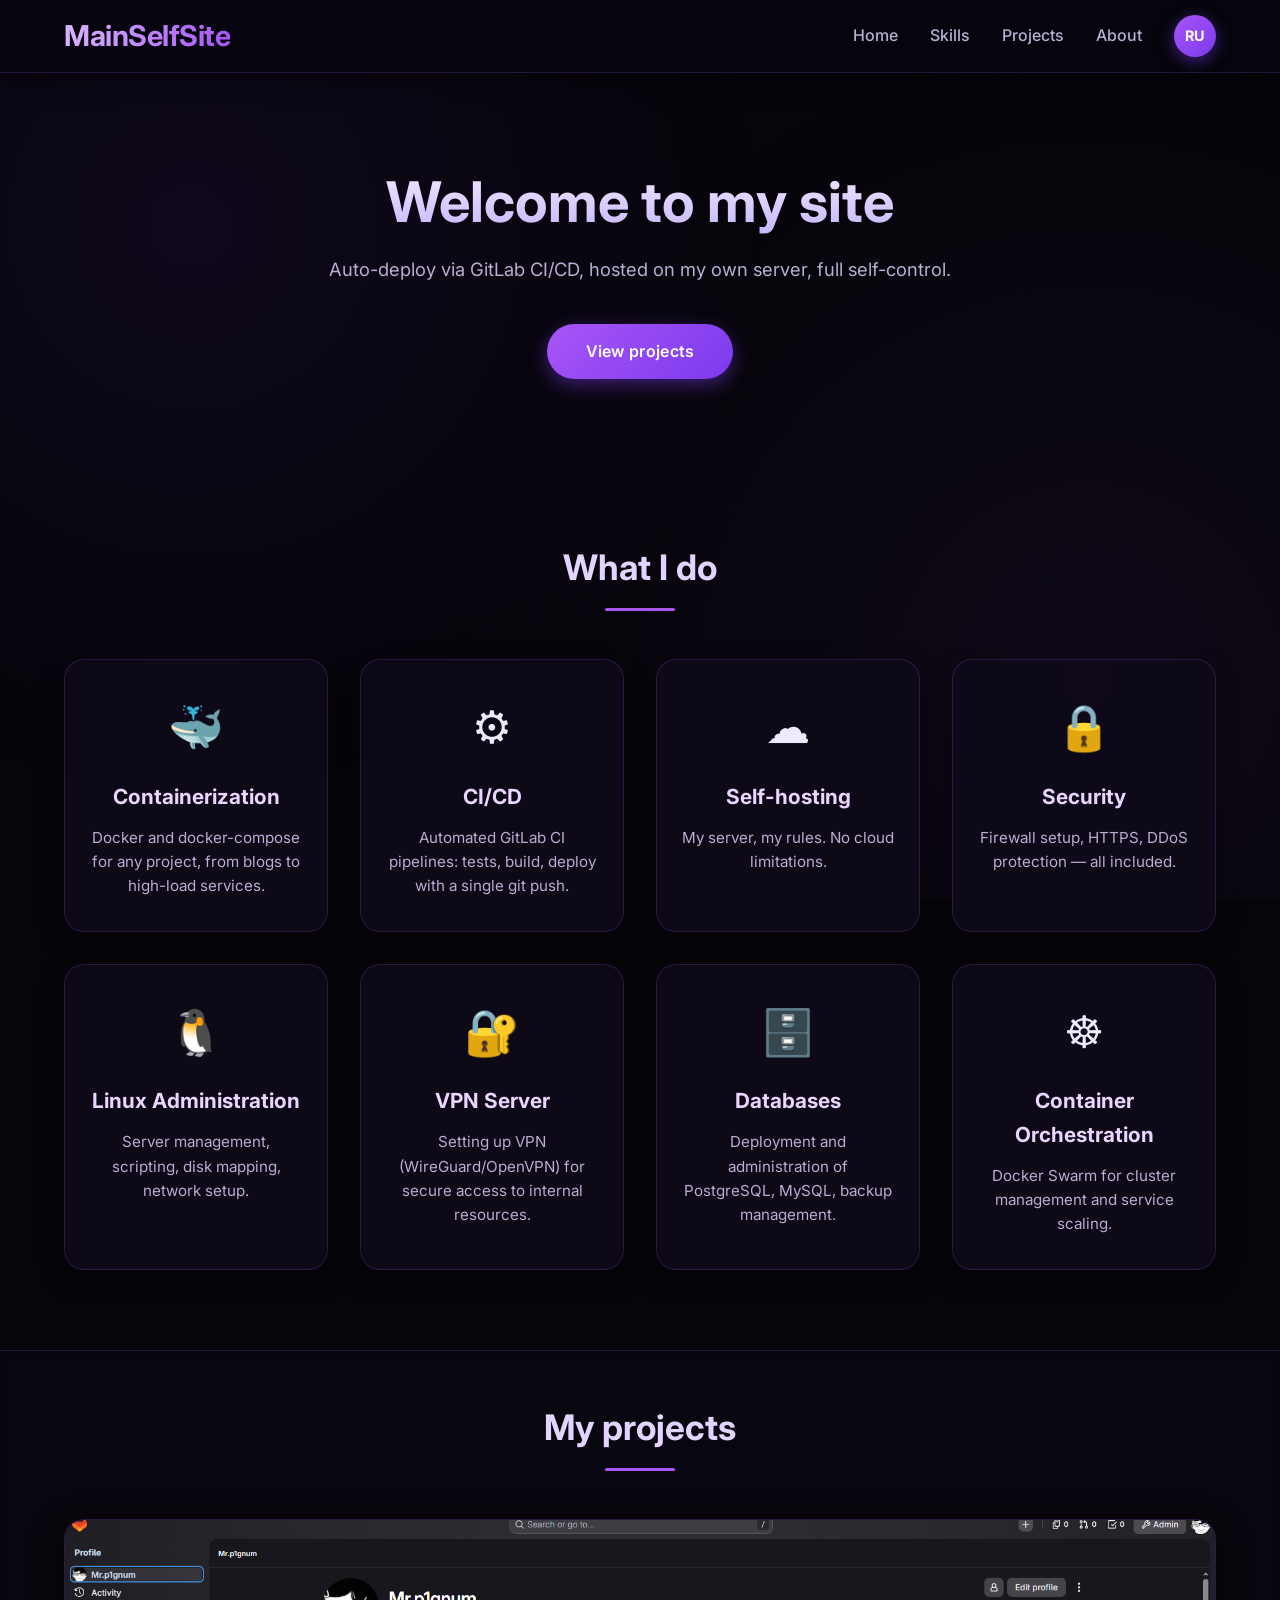
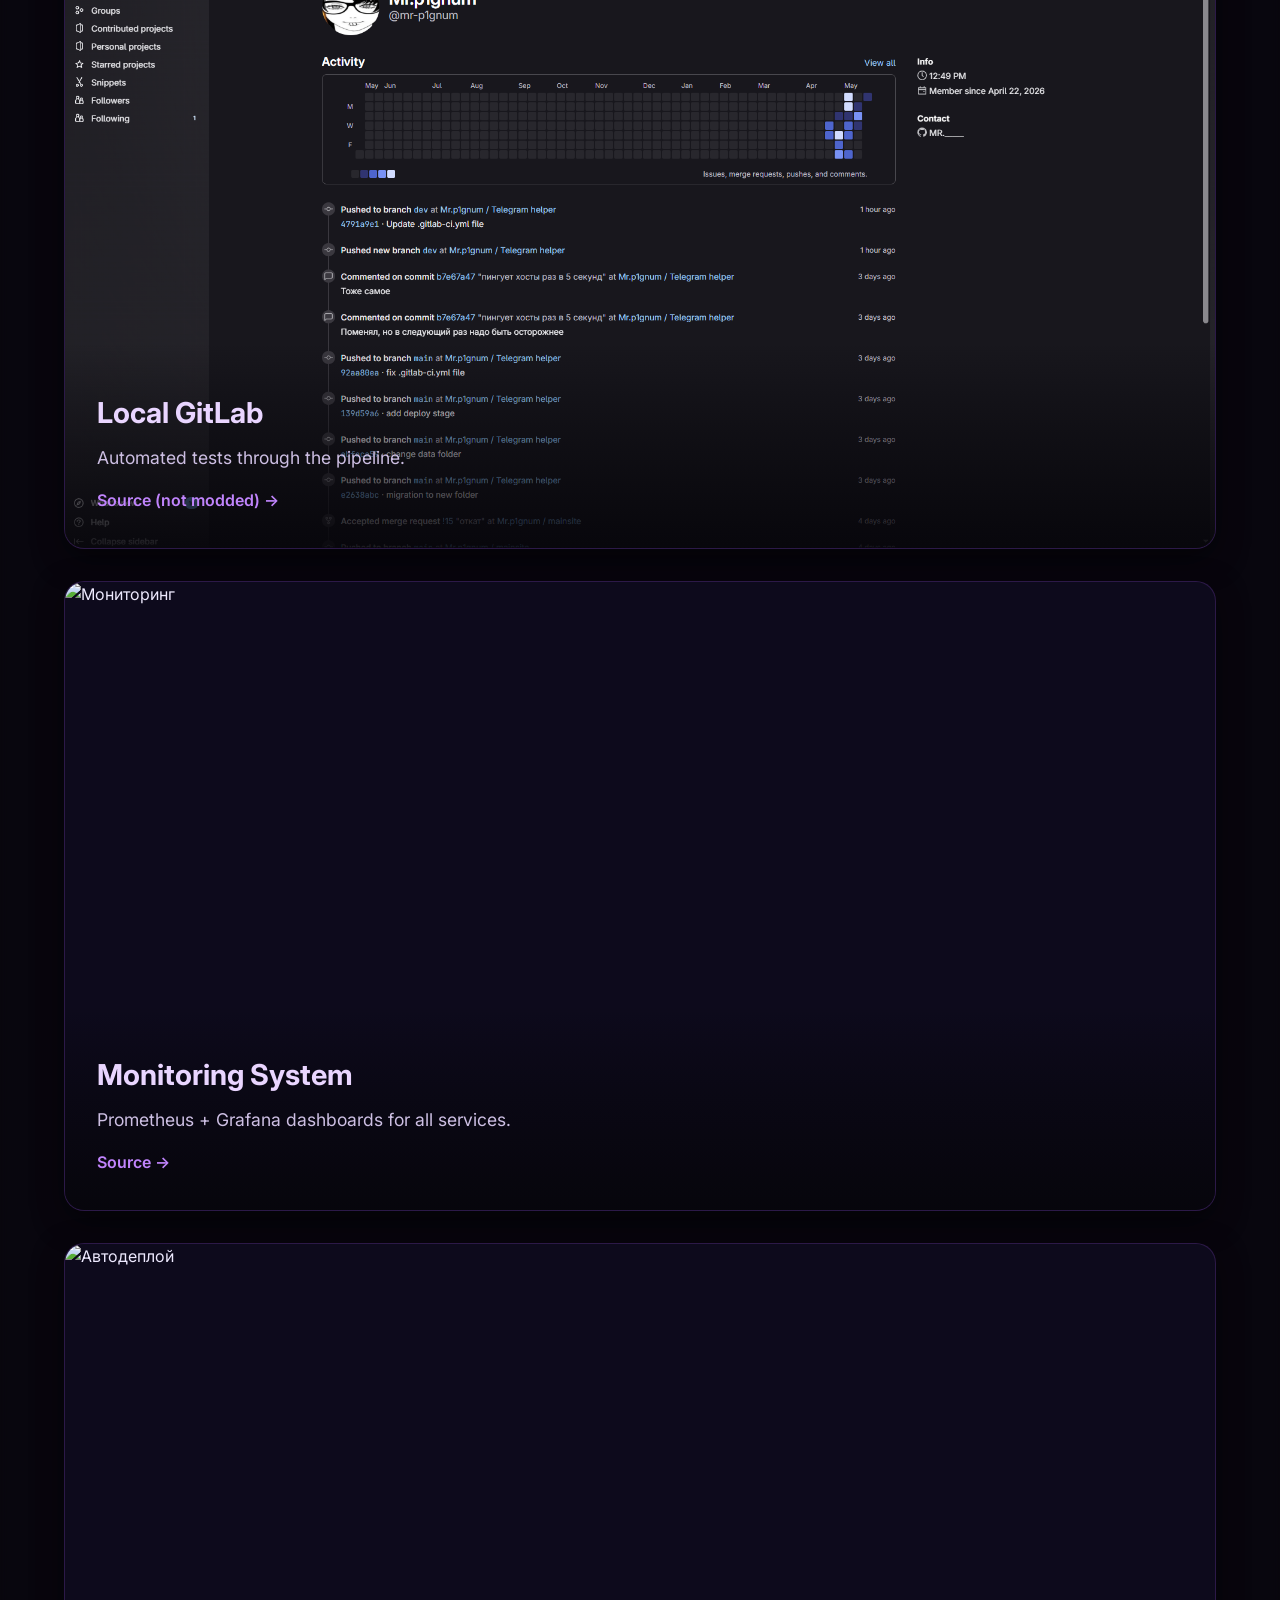
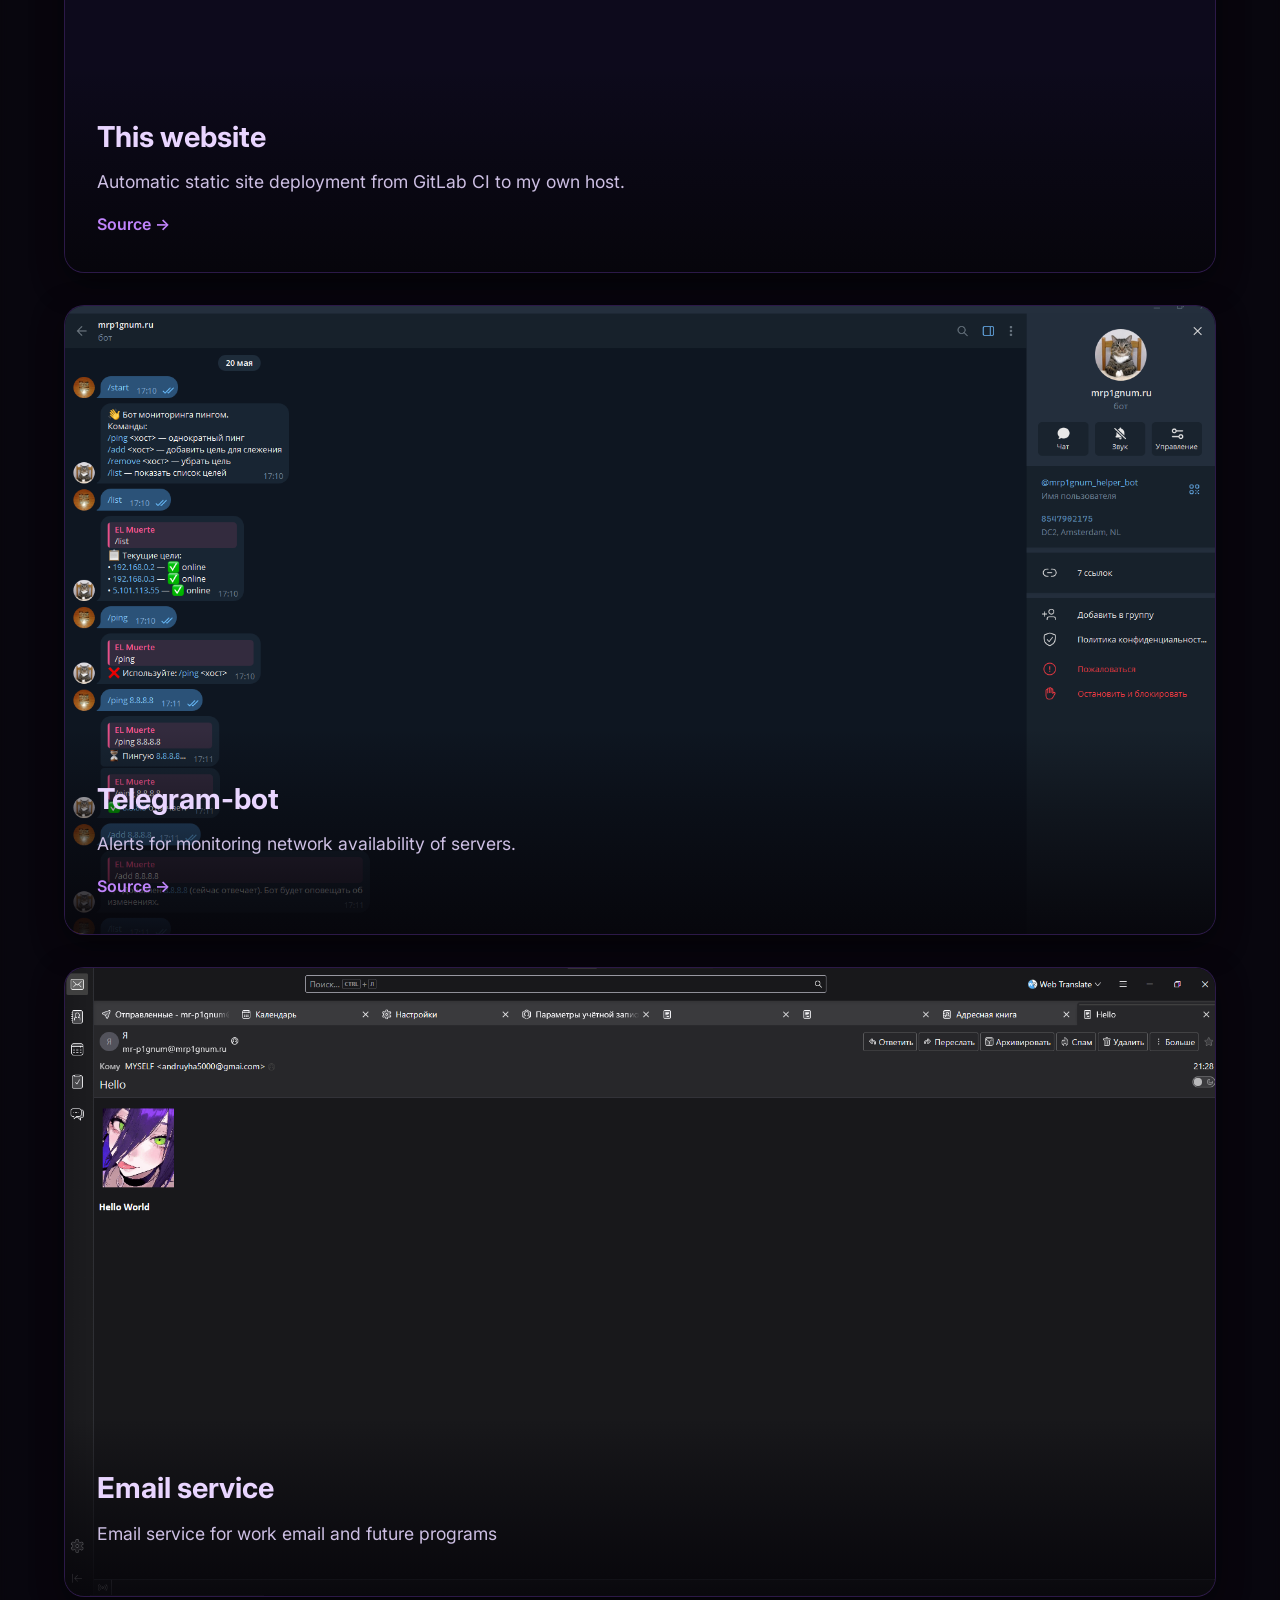
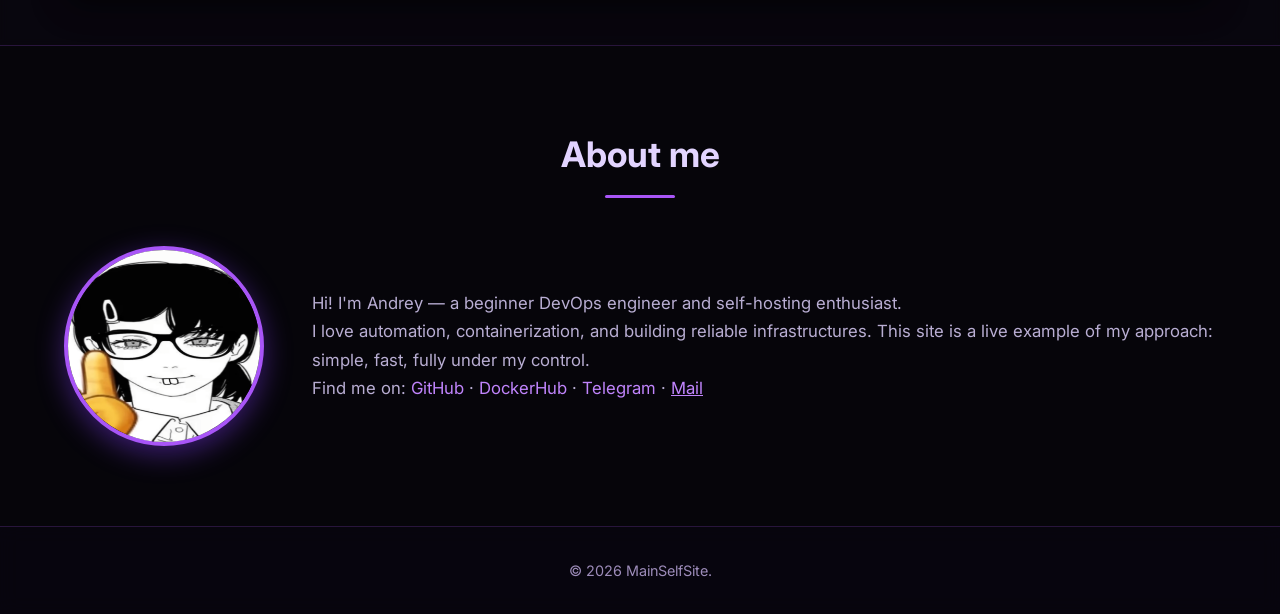
==== commit a0f2bf0b: "add: project email" ====
--- a/index.html
+++ b/index.html
@@ -121,6 +121,13 @@
                             <a href="https://gitlab.mrp1gnum.ru/mr-p1gnum/telegram-helper" target="_blank" rel="noopener" class="project-link" data-i18n="project4_link">Исходники →</a>
                         </div>
                     </div>
+                    <div class="project-card" data-lightbox-src="png/post.png" data-i18n-caption="project5_title" data-animate>
+                        <img class="project-img" src="png/post2.png" alt="Бот" loading="lazy">
+                        <div class="project-overlay">
+                            <h3 data-i18n="project5_title">Почтовый сервис</h3>
+                            <p data-i18n="project5_desc">Почтовый сервис для рабочей почты и будущих программ.</p>
+                        </div>
+                    </div>
                 </div>
             </div>
         </div>
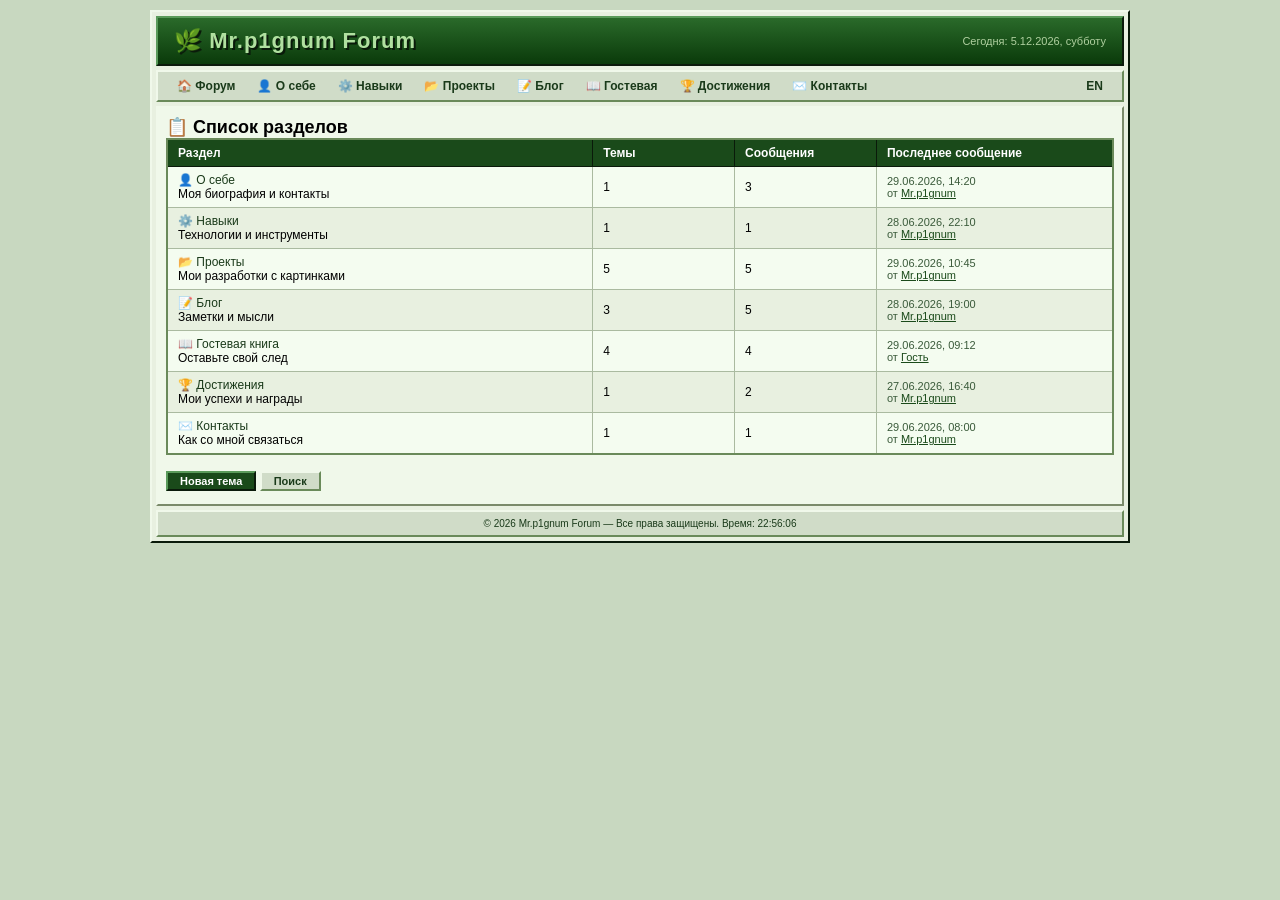
==== commit 45fdb5ad: "dev-ver new style" ====
--- a/index.html
+++ b/index.html
@@ -1,160 +1,603 @@
 <!DOCTYPE html>
 <html lang="ru">
 <head>
-    <meta charset="UTF-8">
-    <meta name="viewport" content="width=device-width, initial-scale=1.0">
-    <title>Mr.P1gnum · DevOps & Self-hosting</title>
-    <link rel="icon" type="image/png" sizes="32x32" href="png/head.png">
-    <link rel="preconnect" href="https://fonts.googleapis.com">
-    <link rel="preconnect" href="https://fonts.gstatic.com" crossorigin>
-    <link href="https://fonts.googleapis.com/css2?family=Inter:opsz,wght@14..32,400;14..32,600;14..32,700&display=swap" rel="stylesheet">
-    <link rel="stylesheet" href="style.css">
+    <meta charset="UTF-8" />
+    <meta name="viewport" content="width=device-width, initial-scale=1.0" />
+    <title>Mr.p1gnum — Форум-визитка</title>
+    <link rel="stylesheet" href="style.css" />
 </head>
 <body>
-    <header>
-        <div class="container">
-            <nav>
-                <a href="#" class="logo" data-i18n="logo">MainSelfSite</a>
-                <ul class="nav-links">
-                    <li><a href="#home" data-i18n="nav_home">Главная</a></li>
-                    <li><a href="#features" data-i18n="nav_features">Навыки</a></li>
-                    <li><a href="#projects" data-i18n="nav_projects">Проекты</a></li>
-                    <li><a href="#about" data-i18n="nav_about">О себе</a></li>
-                    <li>
-                        <button id="langToggle" class="lang-mini" aria-label="Переключить язык">EN</button>
-                    </li>
-                </ul>
-            </nav>
-        </div>
-    </header>
-
-    <main>
-        <section id="home" class="hero">
-            <div class="container">
-                <h1 data-i18n="hero_title">Добро пожаловать на мой сайт</h1>
-                <p data-i18n="hero_desc">
-                    Автоматический деплой через Gitlab CI/CD, хранение на своём сервере, полный самоконтроль.
-                </p>
-                <a href="#projects" class="btn" data-i18n="hero_btn">Смотреть проекты</a>
-            </div>
-        </section>
-
-        <section id="features" class="container">
-            <h2 class="section-title" data-i18n="features_title">Что я умею</h2>
-            <div class="features-grid">
-                <div class="feature-card" data-animate>
-                    <span class="feature-icon">🐳</span>
-                    <h3 data-i18n="feature1_title">Контейнеризация</h3>
-                    <p data-i18n="feature1_desc">Docker и docker-compose для любых проектов: от блога до высоконагруженных сервисов.</p>
-                </div>
-                <div class="feature-card" data-animate>
-                    <span class="feature-icon">⚙️</span>
-                    <h3 data-i18n="feature2_title">CI/CD</h3>
-                    <p data-i18n="feature2_desc">Автоматические пайплайны GitLab CI: тесты, сборка, деплой одной командой git push.</p>
-                </div>
-                <div class="feature-card" data-animate>
-                    <span class="feature-icon">☁️</span>
-                    <h3 data-i18n="feature3_title">Self-hosting</h3>
-                    <p data-i18n="feature3_desc">Собственный сервер, свои правила. Никаких облачных ограничений.</p>
-                </div>
-                <div class="feature-card" data-animate>
-                    <span class="feature-icon">🔒</span>
-                    <h3 data-i18n="feature4_title">Безопасность</h3>
-                    <p data-i18n="feature4_desc">Настройка фаерволов, HTTPS, защита от атак — всё включено.</p>
-                </div>
-                <div class="feature-card" data-animate>
-                    <span class="feature-icon">🐧</span>
-                    <h3 data-i18n="feature5_title">Администрирование Linux</h3>
-                    <p data-i18n="feature5_desc">Управление серверами, написание скриптов, маппинг дисков, настройка сети.</p>
-                </div>
-                <div class="feature-card" data-animate>
-                    <span class="feature-icon">🔐</span>
-                    <h3 data-i18n="feature6_title">VPN сервер</h3>
-                    <p data-i18n="feature6_desc">Поднятие и настройка VPN (WireGuard/OpenVPN) для защищённого доступа к внутренним ресурсам.</p>
-                </div>
-                <div class="feature-card" data-animate>
-                    <span class="feature-icon">🗄️</span>
-                    <h3 data-i18n="feature7_title">Базы данных</h3>
-                    <p data-i18n="feature7_desc">Развёртывание и администрирование PostgreSQL, MySQL, резервное копирование.</p>
-                </div>
-                <div class="feature-card" data-animate>
-                    <div class="feature-icon">☸️</div>
-                    <h3 data-i18n="feature8_title">Оркестрация контейнеров</h3>
-                    <p data-i18n="feature8_desc">Docker Swarm для управления кластерами и масштабирования сервисов.</p>
-                </div>
-            </div>
-        </section>
-
-        <div id="projects" class="projects-fullwidth">
-            <div class="container">
-                <h2 class="section-title" data-i18n="projects_title">Мои проекты</h2>
-                <div class="projects-list">
-                    <div class="project-card" data-lightbox-src="png/gitlab2.png" data-i18n-caption="project1_title" data-animate>
-                        <img class="project-img" src="png/gitlab.png" alt="DevOps инструмент" loading="lazy">
-                        <div class="project-overlay">
-                            <h3 data-i18n="project1_title">Локальный GitLab</h3>
-                            <p data-i18n="project1_desc">Автоматические тесты через pipeline.</p>
-                            <a href="https://github.com/Mr-p1gnum/gitlabCI" target="_blank" rel="noopener" class="project-link" data-i18n="project1_link">Исходники(not mod.) →</a>
+
+<div id="forum-wrapper">
+    <!-- ===== ШАПКА ===== -->
+    <div id="header">
+        <div class="logo">🌿 <span id="logo-text">Mr.p1gnum Forum</span></div>
+        <div class="date" id="header-date">Сегодня: 29 июня 2026</div>
+    </div>
+
+    <!-- ===== МЕНЮ ===== -->
+    <div id="navbar">
+        <a href="#" onclick="showSection('index'); return false;" id="nav-index">🏠 Форум</a>
+        <a href="#" onclick="showSection('about'); return false;" id="nav-about">👤 О себе</a>
+        <a href="#" onclick="showSection('skills'); return false;" id="nav-skills">⚙️ Навыки</a>
+        <a href="#" onclick="showSection('projects'); return false;" id="nav-projects">📂 Проекты</a>
+        <a href="#" onclick="showSection('blog'); return false;" id="nav-blog">📝 Блог</a>
+        <a href="#" onclick="showSection('guestbook'); return false;" id="nav-guestbook">📖 Гостевая</a>
+        <a href="#" onclick="showSection('achievements'); return false;" id="nav-achievements">🏆 Достижения</a>
+        <a href="#" onclick="showSection('contacts'); return false;" id="nav-contacts">✉️ Контакты</a>
+        <span style="flex:1;"></span>
+        <a href="#" id="lang-switch">EN</a>
+    </div>
+
+    <!-- ===== КОНТЕНТ ===== -->
+    <div id="content">
+
+        <!-- ===== ГЛАВНАЯ (индекс) ===== -->
+        <div id="section-index" class="forum-section active">
+            <h2 id="index-title">📋 Список разделов</h2>
+            <table class="forum-table">
+                <thead>
+                    <tr>
+                        <th style="width:45%;" id="index-th-forum">Раздел</th>
+                        <th style="width:15%;" id="index-th-topics">Темы</th>
+                        <th style="width:15%;" id="index-th-posts">Сообщения</th>
+                        <th style="width:25%;" id="index-th-last">Последнее сообщение</th>
+                    </tr>
+                </thead>
+                <tbody>
+                    <tr class="row1">
+                        <td><span class="topic-title">👤 <a href="#" onclick="showSection('about'); return false;" id="index-link-about">О себе</a></span><br /><span class="desc" id="index-desc-about">Моя биография и контакты</span></td>
+                        <td>1</td>
+                        <td>3</td>
+                        <td class="last-post">29.06.2026, 14:20<br />от <a href="#">Mr.p1gnum</a></td>
+                    </tr>
+                    <tr class="row2">
+                        <td><span class="topic-title">⚙️ <a href="#" onclick="showSection('skills'); return false;" id="index-link-skills">Навыки</a></span><br /><span class="desc" id="index-desc-skills">Технологии и инструменты</span></td>
+                        <td>1</td>
+                        <td>1</td>
+                        <td class="last-post">28.06.2026, 22:10<br />от <a href="#">Mr.p1gnum</a></td>
+                    </tr>
+                    <tr class="row1">
+                        <td><span class="topic-title">📂 <a href="#" onclick="showSection('projects'); return false;" id="index-link-projects">Проекты</a></span><br /><span class="desc" id="index-desc-projects">Мои разработки с картинками</span></td>
+                        <td>5</td>
+                        <td>5</td>
+                        <td class="last-post">29.06.2026, 10:45<br />от <a href="#">Mr.p1gnum</a></td>
+                    </tr>
+                    <tr class="row2">
+                        <td><span class="topic-title">📝 <a href="#" onclick="showSection('blog'); return false;" id="index-link-blog">Блог</a></span><br /><span class="desc" id="index-desc-blog">Заметки и мысли</span></td>
+                        <td>3</td>
+                        <td>5</td>
+                        <td class="last-post">28.06.2026, 19:00<br />от <a href="#">Mr.p1gnum</a></td>
+                    </tr>
+                    <tr class="row1">
+                        <td><span class="topic-title">📖 <a href="#" onclick="showSection('guestbook'); return false;" id="index-link-guestbook">Гостевая книга</a></span><br /><span class="desc" id="index-desc-guestbook">Оставьте свой след</span></td>
+                        <td>4</td>
+                        <td>4</td>
+                        <td class="last-post">29.06.2026, 09:12<br />от <a href="#">Гость</a></td>
+                    </tr>
+                    <tr class="row2">
+                        <td><span class="topic-title">🏆 <a href="#" onclick="showSection('achievements'); return false;" id="index-link-achievements">Достижения</a></span><br /><span class="desc" id="index-desc-achievements">Мои успехи и награды</span></td>
+                        <td>1</td>
+                        <td>2</td>
+                        <td class="last-post">27.06.2026, 16:40<br />от <a href="#">Mr.p1gnum</a></td>
+                    </tr>
+                    <tr class="row1">
+                        <td><span class="topic-title">✉️ <a href="#" onclick="showSection('contacts'); return false;" id="index-link-contacts">Контакты</a></span><br /><span class="desc" id="index-desc-contacts">Как со мной связаться</span></td>
+                        <td>1</td>
+                        <td>1</td>
+                        <td class="last-post">29.06.2026, 08:00<br />от <a href="#">Mr.p1gnum</a></td>
+                    </tr>
+                </tbody>
+            </table>
+            <div style="margin-top:12px;">
+                <span class="button button-primary" id="index-btn-newtopic" onclick="alert('Добро пожаловать на форум!')">Новая тема</span>
+                <span class="button" id="index-btn-search" onclick="alert('Поиск по форуму')">Поиск</span>
+            </div>
+        </div>
+
+        <!-- ===== РАЗДЕЛ: О себе ===== -->
+        <div id="section-about" class="forum-section">
+            <div style="display:flex; justify-content:space-between; align-items:center; margin-bottom:12px;">
+                <h2 id="about-title">👤 О себе</h2>
+                <span><a href="#" onclick="showSection('index'); return false;" class="button" id="about-back">⬅ Назад к разделам</a></span>
+            </div>
+            <div class="post">
+                <div class="post-author">
+                    <div class="avatar">🧑‍💻</div>
+                    <div class="username">Mr.p1gnum</div>
+                    <div class="user-status">⭐ Администратор</div>
+                    <div class="user-detail" id="about-reg">Зарегистрирован: 01.01.2020</div>
+                    <div class="user-detail" id="about-posts">Сообщений: 42</div>
+                </div>
+                <div class="post-body">
+                    <div class="post-header">
+                        <span id="about-topic-title"><strong>Тема:</strong> Приветствие</span>
+                        <span class="post-date">29.06.2026, 14:20</span>
+                    </div>
+                    <div class="post-content" id="about-content">
+                        <p>Привет! Я Mr.p1gnum — разработчик и энтузиаст самохостинга. Люблю создавать полезные инструменты, автоматизировать рутину и экспериментировать с новыми технологиями.</p>
+                        <p>В свободное время веду свой блог, участвую в open-source проектах и помогаю сообществу.</p>
+                        <p><strong>Контакты:</strong> Telegram, GitHub, GitLab — везде я <strong>@mrp1gnum</strong>.</p>
+                    </div>
+                    <div class="post-signature" id="about-sig">— «Сделай сам, и будет работать»</div>
+                </div>
+            </div>
+            <!-- Дополнительные комментарии -->
+            <div class="post">
+                <div class="post-author">
+                    <div class="avatar">👤</div>
+                    <div class="username">Гость_007</div>
+                    <div class="user-status">🟢 Online</div>
+                    <div class="user-detail">Зарегистрирован: —</div>
+                    <div class="user-detail">Сообщений: 1</div>
+                </div>
+                <div class="post-body">
+                    <div class="post-header">
+                        <span><strong>Тема:</strong> Приветствие</span>
+                        <span class="post-date">29.06.2026, 14:35</span>
+                    </div>
+                    <div class="post-content" id="about-comment1">
+                        <p>Отличное знакомство! Тоже интересуюсь самохостингом. Буду следить за твоими проектами.</p>
+                    </div>
+                    <div class="post-signature">—</div>
+                </div>
+            </div>
+            <div class="post">
+                <div class="post-author">
+                    <div class="avatar">👩‍💻</div>
+                    <div class="username">CodeMaster</div>
+                    <div class="user-status">🟢 Online</div>
+                    <div class="user-detail">Зарегистрирован: 12.02.2021</div>
+                    <div class="user-detail">Сообщений: 17</div>
+                </div>
+                <div class="post-body">
+                    <div class="post-header">
+                        <span><strong>Тема:</strong> Приветствие</span>
+                        <span class="post-date">29.06.2026, 15:02</span>
+                    </div>
+                    <div class="post-content" id="about-comment2">
+                        <p>Привет! Отличный подход к автоматизации. Может, обменяемся опытом по CI/CD?</p>
+                    </div>
+                    <div class="post-signature">— «Код должен быть красивым»</div>
+                </div>
+            </div>
+            <div style="margin-top:8px;">
+                <span class="button button-primary" id="about-btn-reply">Ответить</span>
+                <span class="button" id="about-btn-quote">Цитировать</span>
+            </div>
+        </div>
+
+        <!-- ===== РАЗДЕЛ: Навыки ===== -->
+        <div id="section-skills" class="forum-section">
+            <div style="display:flex; justify-content:space-between; align-items:center; margin-bottom:12px;">
+                <h2 id="skills-title">⚙️ Навыки</h2>
+                <span><a href="#" onclick="showSection('index'); return false;" class="button" id="skills-back">⬅ Назад к разделам</a></span>
+            </div>
+            <div class="post">
+                <div class="post-author">
+                    <div class="avatar">🧑‍💻</div>
+                    <div class="username">Mr.p1gnum</div>
+                    <div class="user-status">⭐ Администратор</div>
+                    <div class="user-detail" id="skills-reg">Зарегистрирован: 01.01.2020</div>
+                    <div class="user-detail" id="skills-posts">Сообщений: 42</div>
+                </div>
+                <div class="post-body">
+                    <div class="post-header">
+                        <span id="skills-topic-title"><strong>Тема:</strong> Технологический стек</span>
+                        <span class="post-date">28.06.2026, 22:10</span>
+                    </div>
+                    <div class="post-content" id="skills-content">
+                        <ul style="padding-left:20px; list-style:square;">
+                            <li><strong>Контейнеризация:</strong> Docker, docker-compose</li>
+                            <li><strong>CI/CD:</strong> GitLab CI, автоматические пайплайны</li>
+                            <li><strong>Self-hosting:</strong> Собственный сервер, полный контроль</li>
+                            <li><strong>Безопасность:</strong> Фаерволы, HTTPS, защита от атак</li>
+                            <li><strong>Администрирование Linux:</strong> Скрипты, сеть, диски</li>
+                            <li><strong>VPN:</strong> WireGuard, OpenVPN</li>
+                            <li><strong>Базы данных:</strong> PostgreSQL, MySQL, резервное копирование</li>
+                            <li><strong>Оркестрация:</strong> Docker Swarm</li>
+                        </ul>
+                    </div>
+                    <div class="post-signature" id="skills-sig">— «Код — это поэзия»</div>
+                </div>
+            </div>
+            <div style="margin-top:8px;">
+                <span class="button button-primary" id="skills-btn-reply">Ответить</span>
+            </div>
+        </div>
+
+        <!-- ===== РАЗДЕЛ: Проекты ===== -->
+        <div id="section-projects" class="forum-section">
+            <div style="display:flex; justify-content:space-between; align-items:center; margin-bottom:12px;">
+                <h2 id="projects-title">📂 Проекты</h2>
+                <span><a href="#" onclick="showSection('index'); return false;" class="button" id="projects-back">⬅ Назад к разделам</a></span>
+            </div>
+
+            <!-- Проект 1 -->
+            <div class="post">
+                <div class="post-author">
+                    <div class="avatar">🐳</div>
+                    <div class="username">Mr.p1gnum</div>
+                    <div class="user-status">⭐ Администратор</div>
+                    <div class="user-detail">Зарегистрирован: 01.01.2020</div>
+                    <div class="user-detail">Сообщений: 42</div>
+                </div>
+                <div class="post-body">
+                    <div class="post-header">
+                        <span id="project1-title"><strong>Тема:</strong> Локальный GitLab</span>
+                        <span class="post-date">29.06.2026, 10:00</span>
+                    </div>
+                    <div class="post-content">
+                        <div style="display:flex; gap:12px; align-items:flex-start;">
+                            <span style="font-size:48px;">🦊</span>
+                            <div>
+                                <p id="project1-desc">Автоматические тесты через pipeline. Полный контроль над кодом.</p>
+                                <p><a href="#" id="project1-link">Исходники (not modded) →</a></p>
+                            </div>
                         </div>
                     </div>
-                    <div class="project-card" data-lightbox-src="png/grafana.png" data-i18n-caption="project2_title" data-animate>
-                        <img class="project-img" src="png/grafana2.png" alt="Мониторинг" loading="lazy">
-                        <div class="project-overlay">
-                            <h3 data-i18n="project2_title">Система мониторинга</h3>
-                            <p data-i18n="project2_desc">Prometheus + Grafana, дашборды для всех сервисов.</p>
-                            <a href="https://github.com/Mr-p1gnum/metrics" target="_blank" rel="noopener" class="project-link" data-i18n="project2_link">Исходники →</a>
+                    <div class="post-signature">— «Всё под контролем»</div>
+                </div>
+            </div>
+
+            <!-- Проект 2 -->
+            <div class="post">
+                <div class="post-author">
+                    <div class="avatar">📊</div>
+                    <div class="username">Mr.p1gnum</div>
+                    <div class="user-status">⭐ Администратор</div>
+                    <div class="user-detail">Зарегистрирован: 01.01.2020</div>
+                    <div class="user-detail">Сообщений: 42</div>
+                </div>
+                <div class="post-body">
+                    <div class="post-header">
+                        <span id="project2-title"><strong>Тема:</strong> Система мониторинга</span>
+                        <span class="post-date">29.06.2026, 10:45</span>
+                    </div>
+                    <div class="post-content">
+                        <div style="display:flex; gap:12px; align-items:flex-start;">
+                            <span style="font-size:48px;">📈</span>
+                            <div>
+                                <p id="project2-desc">Prometheus + Grafana, дашборды для всех сервисов. Уведомления в Telegram.</p>
+                                <p><a href="#" id="project2-link">Исходники →</a></p>
+                            </div>
                         </div>
                     </div>
-                    <div class="project-card" data-lightbox-src="png/site.png" data-i18n-caption="project3_title" data-animate>
-                        <img class="project-img" src="png/site2.png" alt="Автодеплой" loading="lazy">
-                        <div class="project-overlay">
-                            <h3 data-i18n="project3_title">Вот этот сайт</h3>
-                            <p data-i18n="project3_desc">Автоматический деплой статики из GitLab CI на свой хост.</p>
-                            <a href="https://gitlab.mrp1gnum.ru/mr-p1gnum/mainsite" target="_blank" rel="noopener" class="project-link" data-i18n="project3_link">Исходники →</a>
+                    <div class="post-signature">— «Данные — это нефть»</div>
+                </div>
+            </div>
+
+            <!-- Проект 3 -->
+            <div class="post">
+                <div class="post-author">
+                    <div class="avatar">🌐</div>
+                    <div class="username">Mr.p1gnum</div>
+                    <div class="user-status">⭐ Администратор</div>
+                    <div class="user-detail">Зарегистрирован: 01.01.2020</div>
+                    <div class="user-detail">Сообщений: 42</div>
+                </div>
+                <div class="post-body">
+                    <div class="post-header">
+                        <span id="project3-title"><strong>Тема:</strong> Этот сайт (форум)</span>
+                        <span class="post-date">29.06.2026, 11:20</span>
+                    </div>
+                    <div class="post-content">
+                        <div style="display:flex; gap:12px; align-items:flex-start;">
+                            <span style="font-size:48px;">🖥️</span>
+                            <div>
+                                <p id="project3-desc">Автоматический деплой статики из GitLab CI на свой хост. Полностью самодостаточный.</p>
+                                <p><a href="#" id="project3-link">Исходники →</a></p>
+                            </div>
                         </div>
                     </div>
-                    <div class="project-card" data-lightbox-src="png/tg-bot2.png" data-i18n-caption="project4_title" data-animate>
-                        <img class="project-img" src="png/tg-bot.png" alt="Бот" loading="lazy">
-                        <div class="project-overlay">
-                            <h3 data-i18n="project4_title">Telegram-бот</h3>
-                            <p data-i18n="project4_desc">Alert-ы для мониторинга сетевой доступности серверов.</p>
-                            <a href="https://gitlab.mrp1gnum.ru/mr-p1gnum/telegram-helper" target="_blank" rel="noopener" class="project-link" data-i18n="project4_link">Исходники →</a>
+                    <div class="post-signature">— «Сделано с душой»</div>
+                </div>
+            </div>
+
+            <!-- Проект 4 -->
+            <div class="post">
+                <div class="post-author">
+                    <div class="avatar">🤖</div>
+                    <div class="username">Mr.p1gnum</div>
+                    <div class="user-status">⭐ Администратор</div>
+                    <div class="user-detail">Зарегистрирован: 01.01.2020</div>
+                    <div class="user-detail">Сообщений: 42</div>
+                </div>
+                <div class="post-body">
+                    <div class="post-header">
+                        <span id="project4-title"><strong>Тема:</strong> Telegram-бот для мониторинга</span>
+                        <span class="post-date">29.06.2026, 12:00</span>
+                    </div>
+                    <div class="post-content">
+                        <div style="display:flex; gap:12px; align-items:flex-start;">
+                            <span style="font-size:48px;">📱</span>
+                            <div>
+                                <p id="project4-desc">Alert-ы о падении сервисов, отправка логов, интерактивные команды.</p>
+                                <p><a href="#" id="project4-link">Исходники →</a></p>
+                            </div>
                         </div>
                     </div>
-                    <div class="project-card" data-lightbox-src="png/post.png" data-i18n-caption="project5_title" data-animate>
-                        <img class="project-img" src="png/post2.png" alt="Бот" loading="lazy">
-                        <div class="project-overlay">
-                            <h3 data-i18n="project5_title">Почтовый сервис</h3>
-                            <p data-i18n="project5_desc">Почтовый сервис для рабочей почты и будущих программ.</p>
+                    <div class="post-signature">— «Боты правят миром»</div>
+                </div>
+            </div>
+
+            <!-- Проект 5 -->
+            <div class="post">
+                <div class="post-author">
+                    <div class="avatar">✉️</div>
+                    <div class="username">Mr.p1gnum</div>
+                    <div class="user-status">⭐ Администратор</div>
+                    <div class="user-detail">Зарегистрирован: 01.01.2020</div>
+                    <div class="user-detail">Сообщений: 42</div>
+                </div>
+                <div class="post-body">
+                    <div class="post-header">
+                        <span id="project5-title"><strong>Тема:</strong> Почтовый сервис</span>
+                        <span class="post-date">29.06.2026, 13:30</span>
+                    </div>
+                    <div class="post-content">
+                        <div style="display:flex; gap:12px; align-items:flex-start;">
+                            <span style="font-size:48px;">📧</span>
+                            <div>
+                                <p id="project5-desc">Почтовый сервис для рабочей почты и будущих программ. Полный спам-фильтр.</p>
+                                <p><a href="#" id="project5-link">Исходники →</a></p>
+                            </div>
                         </div>
                     </div>
-                </div>
-            </div>
-        </div>
-
-        <section id="about" class="container">
-            <h2 class="section-title" data-i18n="about_title">Обо мне</h2>
-            <div class="about-flex">
-                <img class="about-photo" src="png/avatar.png" alt="Фото профиля" loading="lazy">
-                <div class="about-text" data-i18n="about_desc"></div>
-            </div>
-        </section>
-    </main>
-
-    <div id="lightbox" class="lightbox">
-        <button class="lightbox-close" id="closeLightbox">&times;</button>
-        <img src="" alt="" id="lightboxImg">
-        <p class="lightbox-caption" id="lightboxCaption"></p>
+                    <div class="post-signature">— «Почта — это важно»</div>
+                </div>
+            </div>
+
+            <div style="margin-top:8px;">
+                <span class="button button-primary" id="projects-btn-newtopic">Новая тема</span>
+            </div>
+        </div>
+
+        <!-- ===== РАЗДЕЛ: Блог ===== -->
+        <div id="section-blog" class="forum-section">
+            <div style="display:flex; justify-content:space-between; align-items:center; margin-bottom:12px;">
+                <h2 id="blog-title">📝 Блог</h2>
+                <span><a href="#" onclick="showSection('index'); return false;" class="button" id="blog-back">⬅ Назад к разделам</a></span>
+            </div>
+
+            <div class="post">
+                <div class="post-author">
+                    <div class="avatar">✍️</div>
+                    <div class="username">Mr.p1gnum</div>
+                    <div class="user-status">⭐ Администратор</div>
+                    <div class="user-detail">Зарегистрирован: 01.01.2020</div>
+                    <div class="user-detail">Сообщений: 42</div>
+                </div>
+                <div class="post-body">
+                    <div class="post-header">
+                        <span id="blog-post1-title"><strong>Тема:</strong> Как я перешёл на самохостинг</span>
+                        <span class="post-date">28.06.2026, 19:00</span>
+                    </div>
+                    <div class="post-content" id="blog-post1-content">
+                        <p>В 2020 году я решил, что хватит пользоваться облачными сервисами. Купил старый ThinkCentre, установил Debian и начал экспериментировать.</p>
+                        <p>Сейчас у меня работает более 15 сервисов: Nextcloud, Gitea, Matrix, Jitsi, Grafana и многое другое. Это был лучший шаг.</p>
+                    </div>
+                    <div class="post-signature">— «Сделай сам»</div>
+                </div>
+            </div>
+
+            <div class="post">
+                <div class="post-author">
+                    <div class="avatar">⚡</div>
+                    <div class="username">Mr.p1gnum</div>
+                    <div class="user-status">⭐ Администратор</div>
+                    <div class="user-detail">Зарегистрирован: 01.01.2020</div>
+                    <div class="user-detail">Сообщений: 42</div>
+                </div>
+                <div class="post-body">
+                    <div class="post-header">
+                        <span id="blog-post2-title"><strong>Тема:</strong> Настройка WireGuard за 15 минут</span>
+                        <span class="post-date">27.06.2026, 21:30</span>
+                    </div>
+                    <div class="post-content" id="blog-post2-content">
+                        <p>Простая инструкция, как поднять VPN-сервер, чтобы безопасно подключаться к домашней сети из любой точки мира.</p>
+                        <p>WireGuard — это быстро, просто и безопасно. Никаких сложных сертификатов.</p>
+                    </div>
+                    <div class="post-signature">— «VPN — это база»</div>
+                </div>
+            </div>
+
+            <div class="post">
+                <div class="post-author">
+                    <div class="avatar">🐍</div>
+                    <div class="username">Mr.p1gnum</div>
+                    <div class="user-status">⭐ Администратор</div>
+                    <div class="user-detail">Зарегистрирован: 01.01.2020</div>
+                    <div class="user-detail">Сообщений: 42</div>
+                </div>
+                <div class="post-body">
+                    <div class="post-header">
+                        <span id="blog-post3-title"><strong>Тема:</strong> Python для автоматизации рутины</span>
+                        <span class="post-date">26.06.2026, 17:15</span>
+                    </div>
+                    <div class="post-content" id="blog-post3-content">
+                        <p>Как я пишу скрипты для бэкапов, мониторинга и очистки логов. Экономлю часы каждую неделю.</p>
+                        <p>Библиотеки: schedule, paramiko, requests — мой джентльменский набор.</p>
+                    </div>
+                    <div class="post-signature">— «Код — это время»</div>
+                </div>
+            </div>
+
+            <div style="margin-top:8px;">
+                <span class="button button-primary" id="blog-btn-newtopic">Новая запись</span>
+            </div>
+        </div>
+
+        <!-- ===== РАЗДЕЛ: Гостевая книга ===== -->
+        <div id="section-guestbook" class="forum-section">
+            <div style="display:flex; justify-content:space-between; align-items:center; margin-bottom:12px;">
+                <h2 id="guestbook-title">📖 Гостевая книга</h2>
+                <span><a href="#" onclick="showSection('index'); return false;" class="button" id="guestbook-back">⬅ Назад к разделам</a></span>
+            </div>
+
+            <div class="post">
+                <div class="post-author">
+                    <div class="avatar">👤</div>
+                    <div class="username">Алексей</div>
+                    <div class="user-status">🟢 Online</div>
+                    <div class="user-detail">Зарегистрирован: 10.03.2021</div>
+                    <div class="user-detail">Сообщений: 15</div>
+                </div>
+                <div class="post-body">
+                    <div class="post-header">
+                        <span><strong>Тема:</strong> Отличный форум!</span>
+                        <span class="post-date">29.06.2026, 09:12</span>
+                    </div>
+                    <div class="post-content" id="guestbook-entry1">
+                        <p>Привет! Наткнулся на твой форум — очень атмосферно. Удачи в развитии!</p>
+                    </div>
+                    <div class="post-signature">— «С уважением»</div>
+                </div>
+            </div>
+
+            <div class="post">
+                <div class="post-author">
+                    <div class="avatar">👩‍💻</div>
+                    <div class="username">Екатерина</div>
+                    <div class="user-status">🔴 Offline</div>
+                    <div class="user-detail">Зарегистрирован: 05.07.2022</div>
+                    <div class="user-detail">Сообщений: 8</div>
+                </div>
+                <div class="post-body">
+                    <div class="post-header">
+                        <span><strong>Тема:</strong> Спасибо за материалы</span>
+                        <span class="post-date">28.06.2026, 22:45</span>
+                    </div>
+                    <div class="post-content" id="guestbook-entry2">
+                        <p>Твои статьи по Docker очень помогли мне на работе. Спасибо!</p>
+                    </div>
+                    <div class="post-signature">— «Добра»</div>
+                </div>
+            </div>
+
+            <div class="post">
+                <div class="post-author">
+                    <div class="avatar">🧑‍🔧</div>
+                    <div class="username">Иван</div>
+                    <div class="user-status">🟢 Online</div>
+                    <div class="user-detail">Зарегистрирован: 20.01.2020</div>
+                    <div class="user-detail">Сообщений: 22</div>
+                </div>
+                <div class="post-body">
+                    <div class="post-header">
+                        <span><strong>Тема:</strong> Вопрос по WireGuard</span>
+                        <span class="post-date">28.06.2026, 20:10</span>
+                    </div>
+                    <div class="post-content" id="guestbook-entry3">
+                        <p>Подскажи, как настроить маршрутизацию между несколькими клиентами?</p>
+                    </div>
+                    <div class="post-signature">— «С уважением»</div>
+                </div>
+            </div>
+
+            <div class="post">
+                <div class="post-author">
+                    <div class="avatar">🧑‍💻</div>
+                    <div class="username">Mr.p1gnum</div>
+                    <div class="user-status">⭐ Администратор</div>
+                    <div class="user-detail">Зарегистрирован: 01.01.2020</div>
+                    <div class="user-detail">Сообщений: 42</div>
+                </div>
+                <div class="post-body">
+                    <div class="post-header">
+                        <span><strong>Тема:</strong> Re: Вопрос по WireGuard</span>
+                        <span class="post-date">29.06.2026, 00:15</span>
+                    </div>
+                    <div class="post-content" id="guestbook-entry4">
+                        <p>Иван, нужно добавить правила iptables и указать AllowedIPs. Напиши в Telegram, я помогу.</p>
+                    </div>
+                    <div class="post-signature">— «Всегда рад помочь»</div>
+                </div>
+            </div>
+
+            <div style="margin-top:8px;">
+                <span class="button button-primary" id="guestbook-btn-add">Добавить запись</span>
+            </div>
+        </div>
+
+        <!-- ===== РАЗДЕЛ: Достижения ===== -->
+        <div id="section-achievements" class="forum-section">
+            <div style="display:flex; justify-content:space-between; align-items:center; margin-bottom:12px;">
+                <h2 id="achievements-title">🏆 Достижения</h2>
+                <span><a href="#" onclick="showSection('index'); return false;" class="button" id="achievements-back">⬅ Назад к разделам</a></span>
+            </div>
+            <div class="post">
+                <div class="post-author">
+                    <div class="avatar">🏅</div>
+                    <div class="username">Mr.p1gnum</div>
+                    <div class="user-status">⭐ Администратор</div>
+                    <div class="user-detail">Зарегистрирован: 01.01.2020</div>
+                    <div class="user-detail">Сообщений: 42</div>
+                </div>
+                <div class="post-body">
+                    <div class="post-header">
+                        <span id="achievements-topic-title"><strong>Тема:</strong> Мои успехи</span>
+                        <span class="post-date">27.06.2026, 16:40</span>
+                    </div>
+                    <div class="post-content" id="achievements-content">
+                        <ul style="padding-left:20px; list-style:square;">
+                            <li>🏆 <strong>2025</strong> — Выступил с докладом на конференции DevOps Meetup</li>
+                            <li>🏆 <strong>2024</strong> — Создал крупнейший в рунете гайд по самохостингу (более 5000 просмотров)</li>
+                            <li>🏆 <strong>2023</strong> — Внедрил CI/CD на 50+ проектах</li>
+                            <li>🏆 <strong>2022</strong> — Получил сертификацию Docker Certified Associate</li>
+                            <li>🏆 <strong>2021</strong> — Организовал локальный митап по Linux</li>
+                        </ul>
+                    </div>
+                    <div class="post-signature">— «Достижения — это результат»</div>
+                </div>
+            </div>
+            <div style="margin-top:8px;">
+                <span class="button button-primary" id="achievements-btn-reply">Ответить</span>
+            </div>
+        </div>
+
+        <!-- ===== РАЗДЕЛ: Контакты ===== -->
+        <div id="section-contacts" class="forum-section">
+            <div style="display:flex; justify-content:space-between; align-items:center; margin-bottom:12px;">
+                <h2 id="contacts-title">✉️ Контакты</h2>
+                <span><a href="#" onclick="showSection('index'); return false;" class="button" id="contacts-back">⬅ Назад к разделам</a></span>
+            </div>
+            <div class="post">
+                <div class="post-author">
+                    <div class="avatar">📇</div>
+                    <div class="username">Mr.p1gnum</div>
+                    <div class="user-status">⭐ Администратор</div>
+                    <div class="user-detail">Зарегистрирован: 01.01.2020</div>
+                    <div class="user-detail">Сообщений: 42</div>
+                </div>
+                <div class="post-body">
+                    <div class="post-header">
+                        <span id="contacts-topic-title"><strong>Тема:</strong> Как связаться</span>
+                        <span class="post-date">29.06.2026, 08:00</span>
+                    </div>
+                    <div class="post-content" id="contacts-content">
+                        <p><strong>Telegram:</strong> <a href="#">@mrp1gnum</a></p>
+                        <p><strong>GitHub:</strong> <a href="#">github.com/mrp1gnum</a></p>
+                        <p><strong>GitLab:</strong> <a href="#">gitlab.mrp1gnum.ru</a></p>
+                        <p><strong>Email:</strong> <a href="#">mrp1gnum@example.com</a></p>
+                        <p>Я всегда открыт к общению, вопросам и сотрудничеству.</p>
+                    </div>
+                    <div class="post-signature">— «Будем на связи»</div>
+                </div>
+            </div>
+            <div style="margin-top:8px;">
+                <span class="button button-primary" id="contacts-btn-send">Написать</span>
+            </div>
+        </div>
+
+    </div><!-- /content -->
+
+    <!-- ===== ФУТЕР ===== -->
+    <div id="footer">
+        <span id="footer-copy">&copy; 2026 Mr.p1gnum Forum — Все права защищены.</span> Время: <span id="footer-time">00:00</span>
     </div>
-
-    <footer>
-        <div class="container">
-            <p>© <span id="year"></span> MainSelfSite.
-            </p>
-        </div>
-    </footer>
-
-
-    <script src="script.js"></script>
+</div>
+
+<script src="script.js"></script>
 </body>
 </html>
--- a/style.css
+++ b/style.css
@@ -1,592 +1,273 @@
+/* ===== Глобальный сброс ===== */
 * {
     margin: 0;
     padding: 0;
     box-sizing: border-box;
 }
-
-:root {
-    --bg-deep: #06050a;
-    --bg-card: #0f0b1a;
-    --accent: #a855f7;
-    --accent-glow: #c084fc;
-    --text-primary: #ede9fe;
-    --text-secondary: #b9aed3;
-    --glass-bg: rgba(15, 11, 26, 0.8);
-    --glass-border: rgba(168, 85, 247, 0.2);
-}
-
 body {
-    font-family: 'Inter', system-ui, -apple-system, sans-serif;
-    background: var(--bg-deep);
-    color: var(--text-primary);
-    line-height: 1.6;
-    min-height: 100vh;
-    overflow-x: hidden;
-}
-
-/* Анимированный фиолетовый фон */
-body::before {
-    content: '';
-    position: fixed;
-    inset: 0;
-    background: 
-        radial-gradient(circle at 15% 25%, rgba(124, 58, 237, 0.08) 0%, transparent 45%),
-        radial-gradient(circle at 85% 75%, rgba(168, 85, 247, 0.06) 0%, transparent 50%);
-    pointer-events: none;
-    z-index: 0;
-    animation: bgPulse 10s ease-in-out infinite alternate;
-}
-
-@keyframes bgPulse {
-    0% { opacity: 0.7; }
-    100% { opacity: 1; }
-}
-
-.container {
-    width: 90%;
-    max-width: 1200px;
+    background: #c8d8c0;
+    font-family: Tahoma, Verdana, Arial, sans-serif;
+    font-size: 12px;
+    color: #000;
+    padding: 10px;
+}
+/* ===== Контейнер ===== */
+#forum-wrapper {
+    max-width: 980px;
     margin: 0 auto;
-    position: relative;
-    z-index: 1;
-}
-
-a {
-    text-decoration: none;
-    color: var(--accent-glow);
-    transition: color 0.3s;
-}
-
-a:hover {
-    color: #d8b4fe;
-}
-
+    background: #e8f0e0;
+    border: 2px solid #0a1a0a;
+    border-color: #f0f8ea #0a1a0a #0a1a0a #f0f8ea;
+    padding: 4px;
+}
 /* ===== Шапка ===== */
-header {
-    background: rgba(8, 6, 15, 0.85);
-    backdrop-filter: blur(20px);
-    -webkit-backdrop-filter: blur(20px);
-    border-bottom: 1px solid var(--glass-border);
-    padding: 0.8rem 0;
-    position: sticky;
-    top: 0;
-    z-index: 100;
-    box-shadow: 0 4px 20px rgba(0, 0, 0, 0.6);
-    transition: transform 0.3s ease;
-}
-
-@media (max-width: 768px) {
-    header.header-hidden {
-        transform: translateY(-100%);
-    }
-}
-
-nav {
+#header {
+    background: #1a4a1a;
+    background: linear-gradient(180deg, #2a6a2a 0%, #0a3a0a 100%);
+    padding: 10px 16px;
+    border: 2px solid;
+    border-color: #5a9a5a #0a1a0a #0a1a0a #5a9a5a;
     display: flex;
     justify-content: space-between;
     align-items: center;
     flex-wrap: wrap;
-    gap: 1.2rem;
-}
-
-.logo {
-    font-size: 1.8rem;
-    font-weight: 700;
-    background: linear-gradient(to right, #d8b4fe, #a855f7);
-    -webkit-background-clip: text;
-    background-clip: text;
-    color: transparent;
-    letter-spacing: -0.5px;
-    white-space: nowrap;
-}
-
-.nav-links {
-    list-style: none;
-    display: flex;
-    align-items: center;
-    gap: 2rem;
-    flex-wrap: wrap;
-}
-
-.nav-links a {
-    color: var(--text-secondary);
-    font-weight: 500;
-    position: relative;
-    padding-bottom: 4px;
-    transition: color 0.3s;
-}
-
-.nav-links a::after {
-    content: '';
-    position: absolute;
-    left: 0;
-    bottom: 0;
-    width: 0;
-    height: 2px;
-    background: var(--accent);
-    transition: width 0.3s;
-}
-
-.nav-links a:hover {
-    color: var(--text-primary);
-}
-
-.nav-links a:hover::after {
-    width: 100%;
-}
-
-.lang-mini {
-    width: 42px;
-    height: 42px;
-    border-radius: 50%;
-    background: linear-gradient(135deg, #a855f7, #7c3aed);
-    color: white;
-    font-weight: 700;
-    font-size: 0.9rem;
-    font-family: inherit;
-    display: flex;
-    align-items: center;
-    justify-content: center;
-    cursor: pointer;
-    border: none;
-    transition: transform 0.3s, box-shadow 0.3s;
-    box-shadow: 0 4px 15px rgba(124, 58, 237, 0.5);
-}
-
-.lang-mini:hover {
-    transform: scale(1.08);
-    box-shadow: 0 6px 20px rgba(168, 85, 247, 0.7);
-}
-
-/* ===== Hero ===== */
-.hero {
-    padding: 6rem 0 5rem;
-    text-align: center;
-    position: relative;
-    z-index: 2;
-}
-
-.hero h1 {
-    font-size: clamp(2.2rem, 6vw, 3.5rem);
-    font-weight: 700;
-    margin-bottom: 1.2rem;
-    line-height: 1.2;
-    animation: fadeInUp 0.8s ease-out;
-    background: linear-gradient(to bottom, #f3e8ff, #c4b5fd);
-    -webkit-background-clip: text;
-    background-clip: text;
-    color: transparent;
-}
-
-.hero p {
-    font-size: 1.15rem;
-    color: var(--text-secondary);
-    max-width: 650px;
-    margin: 0 auto 2.5rem;
-    animation: fadeInUp 0.8s ease-out 0.15s both;
-}
-
-.btn {
-    display: inline-block;
-    background: linear-gradient(135deg, #a855f7, #7c3aed);
-    color: #fff;
-    padding: 0.9rem 2.4rem;
-    border-radius: 50px;
-    font-weight: 600;
-    letter-spacing: 0.3px;
-    transition: transform 0.3s, box-shadow 0.3s;
-    box-shadow: 0 6px 18px rgba(124, 58, 237, 0.45);
-    animation: fadeInUp 0.8s ease-out 0.3s both;
-    border: none;
-    cursor: pointer;
-}
-
-.btn:hover {
-    transform: translateY(-3px);
-    box-shadow: 0 10px 25px rgba(168, 85, 247, 0.6);
-}
-
-@keyframes fadeInUp {
-    from { opacity: 0; transform: translateY(25px); }
-    to { opacity: 1; transform: translateY(0); }
-}
-
-/* ===== Общие секции ===== */
-section {
-    padding: 5rem 0;
-    position: relative;
-    z-index: 2;
-}
-
-.section-title {
-    text-align: center;
-    font-size: 2.2rem;
-    font-weight: 700;
-    margin-bottom: 3rem;
-    color: #e2d4ff;
-    position: relative;
-}
-
-.section-title::after {
-    content: '';
-    display: block;
-    width: 70px;
-    height: 3px;
-    background: var(--accent);
-    margin: 0.8rem auto 0;
-    border-radius: 5px;
-}
-
-/* ===== Навыки ===== */
-.features-grid {
-    display: grid;
-    grid-template-columns: repeat(auto-fit, minmax(250px, 1fr));
-    gap: 2rem;
-}
-
-.feature-card {
-    background: var(--glass-bg);
-    backdrop-filter: blur(8px);
-    border: 1px solid var(--glass-border);
-    border-radius: 20px;
-    padding: 2rem 1.5rem;
-    text-align: center;
-    transition: transform 0.3s, box-shadow 0.4s;
-    box-shadow: 0 8px 24px rgba(0, 0, 0, 0.4);
-    opacity: 0;
-    transform: translateY(30px);
-    transition: opacity 0.6s ease, transform 0.6s ease, box-shadow 0.3s;
-}
-
-.feature-card.revealed {
-    opacity: 1;
-    transform: translateY(0);
-}
-
-.feature-card:hover {
-    transform: translateY(-8px);
-    box-shadow: 0 15px 35px rgba(168, 85, 247, 0.25);
-    border-color: rgba(168, 85, 247, 0.4);
-}
-
-.feature-icon {
-    font-size: 2.8rem;
-    margin-bottom: 1rem;
-    display: block;
-}
-
-.feature-card h3 {
-    font-size: 1.3rem;
-    margin-bottom: 0.8rem;
-    color: #e9d5ff;
-}
-
-.feature-card p {
-    color: var(--text-secondary);
-    font-size: 0.95rem;
-}
-
-/* ===== ПРОЕКТЫ ===== */
-.projects-fullwidth {
-    padding: 3rem 0;
-    background: rgba(10, 7, 18, 0.6);
-    backdrop-filter: blur(4px);
-    border-top: 1px solid var(--glass-border);
-    border-bottom: 1px solid var(--glass-border);
-}
-
-.projects-list {
-    display: flex;
-    flex-direction: column;
-    gap: 2rem;
-}
-
-.project-card {
-    position: relative;
-    border-radius: 20px;
-    overflow: hidden;
-    background: #0d0a1c;
-    border: 1px solid var(--glass-border);
-    transition: transform 0.4s, box-shadow 0.4s;
-    box-shadow: 0 10px 30px rgba(0,0,0,0.5);
-    cursor: pointer;
-    height: 70vh;
-    width: 100%;
-    opacity: 0;
-    transform: translateY(30px);
-    transition: opacity 0.6s ease, transform 0.6s ease, box-shadow 0.4s;
-}
-
-.project-card.revealed {
-    opacity: 1;
-    transform: translateY(0);
-}
-
-.project-card:hover {
-    transform: translateY(-6px);
-    box-shadow: 0 20px 40px rgba(168, 85, 247, 0.3);
-    border-color: var(--accent);
-}
-
-.project-img {
-    width: 100%;
-    height: 100%;
-    object-fit: cover;
-    transition: transform 0.6s ease;
-    display: block;
-}
-
-.project-card:hover .project-img {
-    transform: scale(1.02);
-}
-
-.project-overlay {
-    position: absolute;
-    bottom: 0;
-    left: 0;
-    right: 0;
-    background: linear-gradient(to top, rgba(6,5,10,0.9) 0%, rgba(6,5,10,0.4) 60%, transparent 100%);
-    padding: 3rem 2rem 2rem;
-    color: white;
-    transition: background 0.4s;
-}
-
-.project-card:hover .project-overlay {
-    background: linear-gradient(to top, rgba(6,5,10,0.95) 0%, rgba(6,5,10,0.5) 70%, transparent 100%);
-}
-
-.project-overlay h3 {
-    font-size: 1.8rem;
-    margin-bottom: 0.5rem;
-    color: #e9d5ff;
-}
-
-.project-overlay p {
-    font-size: 1.1rem;
-    color: #cdbfe3;
-    margin-bottom: 1rem;
-    max-width: 80%;
-}
-
-.project-link {
-    display: inline-block;
-    font-weight: 600;
-    color: var(--accent-glow);
-    border-bottom: 2px solid transparent;
-    transition: border-color 0.3s, color 0.3s;
-    font-size: 1rem;
-}
-
-.project-link:hover {
-    border-bottom-color: var(--accent);
-    color: #d8b4fe;
-}
-
-/* ===== Лайтбокс ===== */
-.lightbox {
-    display: none;
-    position: fixed;
-    inset: 0;
-    background: rgba(0,0,0,0.92);
-    backdrop-filter: blur(6px);
-    z-index: 1000;
-    justify-content: center;
-    align-items: center;
-    flex-direction: column;
-    padding: 2rem;
-}
-
-.lightbox.active {
-    display: flex;
-}
-
-.lightbox img {
-    max-width: 90%;
-    max-height: 80vh;
-    border-radius: 16px;
-    box-shadow: 0 0 40px rgba(168, 85, 247, 0.3);
-    animation: zoomIn 0.3s ease;
-}
-
-@keyframes zoomIn {
-    from { transform: scale(0.9); opacity: 0; }
-    to { transform: scale(1); opacity: 1; }
-}
-
-.lightbox-close {
-    position: absolute;
-    top: 30px;
-    right: 40px;
-    font-size: 2.5rem;
-    color: white;
-    cursor: pointer;
-    transition: color 0.2s;
-    line-height: 1;
-    background: none;
-    border: none;
-}
-
-.lightbox-close:hover {
-    color: var(--accent-glow);
-}
-
-.lightbox-caption {
-    margin-top: 1rem;
-    color: var(--text-secondary);
-    font-size: 1rem;
-    text-align: center;
-}
-
-/* ===== Обо мне ===== */
-.about-flex {
+}
+#header .logo {
+    color: #fff;
+    font-size: 22px;
+    font-weight: bold;
+    text-shadow: 2px 2px 0 #0a1a0a;
+    letter-spacing: 1px;
+}
+#header .logo span {
+    color: #b0e0a0;
+}
+#header .date {
+    color: #b0d0a0;
+    font-size: 11px;
+}
+/* ===== Меню ===== */
+#navbar {
+    background: #d0dcc8;
+    border: 2px solid;
+    border-color: #f0f8ea #6a8a5a #6a8a5a #f0f8ea;
+    padding: 4px 12px;
+    margin: 4px 0;
     display: flex;
     flex-wrap: wrap;
-    gap: 3rem;
-    align-items: center;
-    justify-content: center;
-}
-
-.about-photo {
-    width: 200px;
-    height: 200px;
-    border-radius: 50%;
-    object-fit: cover;
-    border: 4px solid var(--accent);
-    box-shadow: 0 8px 28px rgba(124, 58, 237, 0.45);
-    background: #2a1e4a;
-}
-
-.about-text {
-    flex: 1;
-    min-width: 280px;
-    color: var(--text-secondary);
-    font-size: 1.05rem;
-    line-height: 1.7;
-}
-
-/* ===== Подвал ===== */
-footer {
-    background: rgba(8, 6, 15, 0.9);
-    backdrop-filter: blur(10px);
+    gap: 8px;
+}
+#navbar a {
+    color: #1a3a1a;
+    text-decoration: none;
+    font-weight: bold;
+    font-size: 12px;
+    padding: 2px 6px;
+    border: 1px solid transparent;
+    cursor: pointer;
+}
+#navbar a:hover {
+    background: #1a4a1a;
+    color: #fff;
+    border-color: #f0f8ea #0a1a0a #0a1a0a #f0f8ea;
+}
+/* ===== Основной контент ===== */
+#content {
+    background: #f0f8ea;
+    border: 2px solid;
+    border-color: #f0f8ea #7a8a6a #7a8a6a #f0f8ea;
+    padding: 8px;
+    min-height: 400px;
+}
+/* ===== Стили форума (таблицы) ===== */
+.forum-table {
+    width: 100%;
+    border-collapse: collapse;
+    background: #fff;
+    border: 2px solid #6a8a5a;
+    margin-bottom: 16px;
+}
+.forum-table th {
+    background: #1a4a1a;
+    color: #fff;
+    font-weight: bold;
+    text-align: left;
+    padding: 6px 10px;
+    border: 1px solid #0a1a0a;
+    font-size: 12px;
+}
+.forum-table td {
+    padding: 6px 10px;
+    border: 1px solid #aabaa0;
+    vertical-align: middle;
+}
+.forum-table .row1 {
+    background: #f4fcf0;
+}
+.forum-table .row2 {
+    background: #e8f0e0;
+}
+.forum-table .topic-title a {
+    color: #1a3a1a;
+    text-decoration: none;
+}
+.forum-table .topic-title a:hover {
+    text-decoration: underline;
+}
+.forum-table .last-post {
+    font-size: 11px;
+    color: #3a5a3a;
+}
+.forum-table .last-post a {
+    color: #1a4a1a;
+}
+/* ===== Сообщения в теме ===== */
+.post {
+    background: #fff;
+    border: 2px solid #6a8a5a;
+    margin-bottom: 8px;
+    display: table;
+    width: 100%;
+    border-collapse: collapse;
+}
+.post .post-author {
+    display: table-cell;
+    width: 180px;
+    background: #eef5e8;
+    border-right: 2px solid #6a8a5a;
+    padding: 10px;
+    vertical-align: top;
+}
+.post .post-author .avatar {
+    font-size: 48px;
     text-align: center;
-    padding: 2rem 0;
-    color: #9d8cba;
-    font-size: 0.9rem;
-    border-top: 1px solid var(--glass-border);
-}
-
-.stats-btn {
-    background: none;
-    border: 1px solid var(--accent);
-    color: var(--accent-glow);
-    padding: 0.4rem 1.2rem;
-    border-radius: 30px;
+    margin-bottom: 6px;
+}
+.post .post-author .username {
+    font-weight: bold;
+    font-size: 14px;
+    color: #1a3a1a;
+}
+.post .post-author .user-status {
+    font-size: 10px;
+    color: #3a6a3a;
+}
+.post .post-author .user-detail {
+    font-size: 10px;
+    color: #4a5a3a;
+    margin-top: 4px;
+}
+.post .post-body {
+    display: table-cell;
+    padding: 10px 14px;
+    vertical-align: top;
+    background: #fff;
+}
+.post .post-body .post-header {
+    display: flex;
+    justify-content: space-between;
+    border-bottom: 1px solid #c0d0b0;
+    padding-bottom: 4px;
+    margin-bottom: 8px;
+    font-size: 11px;
+    color: #3a5a3a;
+}
+.post .post-body .post-header .post-date {
+    color: #4a6a3a;
+}
+.post .post-body .post-content {
+    font-size: 13px;
+    line-height: 1.6;
+    color: #111;
+}
+.post .post-body .post-content a {
+    color: #1a4a1a;
+}
+.post .post-body .post-content a:hover {
+    color: #2a7a2a;
+}
+.post .post-body .post-signature {
+    margin-top: 12px;
+    padding-top: 6px;
+    border-top: 1px solid #c0d0b0;
+    font-size: 11px;
+    color: #4a5a3a;
+}
+/* ===== Кнопки ===== */
+.button {
+    display: inline-block;
+    background: #d0dcc8;
+    border: 2px solid;
+    border-color: #f0f8ea #6a8a5a #6a8a5a #f0f8ea;
+    color: #1a3a1a;
+    padding: 2px 12px;
+    font-size: 11px;
+    font-weight: bold;
     cursor: pointer;
-    font-family: inherit;
-    font-weight: 500;
-    transition: all 0.3s;
-    margin-top: 0.8rem;
-}
-
-.stats-btn:hover {
-    background: var(--accent);
-    color: white;
-}
-
-/* ===== Статистика модалка ===== */
-.modal {
+    text-decoration: none;
+    font-family: Tahoma, sans-serif;
+}
+.button:hover {
+    background: #e0ece0;
+}
+.button:active {
+    border-color: #6a8a5a #f0f8ea #f0f8ea #6a8a5a;
+}
+.button-primary {
+    background: #1a4a1a;
+    border-color: #5a9a5a #0a1a0a #0a1a0a #5a9a5a;
+    color: #fff;
+}
+.button-primary:hover {
+    background: #2a6a2a;
+}
+.button-primary:active {
+    border-color: #0a1a0a #5a9a5a #5a9a5a #0a1a0a;
+}
+/* ===== Футер ===== */
+#footer {
+    background: #d0dcc8;
+    border: 2px solid;
+    border-color: #f0f8ea #6a8a5a #6a8a5a #f0f8ea;
+    padding: 6px 12px;
+    margin-top: 4px;
+    text-align: center;
+    font-size: 10px;
+    color: #1a3a1a;
+}
+/* ===== Скрытые блоки (для переключения) ===== */
+.forum-section {
     display: none;
-    position: fixed;
-    inset: 0;
-    background: rgba(0,0,0,0.75);
-    backdrop-filter: blur(4px);
-    z-index: 1000;
-    justify-content: center;
-    align-items: center;
-}
-
-.modal.active {
-    display: flex;
-}
-
-.modal-content {
-    background: var(--bg-card);
-    border: 1px solid var(--glass-border);
-    border-radius: 20px;
-    padding: 2rem;
-    max-width: 500px;
-    width: 90%;
-    max-height: 70vh;
-    overflow-y: auto;
-    color: var(--text-primary);
-    box-shadow: 0 20px 40px rgba(0,0,0,0.6);
-    animation: modalIn 0.3s ease;
-}
-
-@keyframes modalIn {
-    from { opacity: 0; transform: scale(0.95); }
-    to { opacity: 1; transform: scale(1); }
-}
-
-.modal-close {
-    float: right;
-    background: none;
-    border: none;
-    color: var(--text-secondary);
-    font-size: 1.5rem;
-    cursor: pointer;
-}
-
-.modal-close:hover { color: white; }
-
-.copy-email {
-    cursor: pointer;
-    color: #c084fc;
-    text-decoration: underline;
-}
-.copy-email:hover {
-    color: #c084fc;
-}
-
-.stats-list {
-    list-style: none;
-    padding: 0;
-    margin-top: 1rem;
-}
-
-.stats-list li {
-    padding: 0.5rem 0;
-    border-bottom: 1px solid rgba(168,85,247,0.1);
-    font-size: 0.9rem;
-}
-
-/* ===== Адаптивность ===== */
-@media (max-width: 768px) {
-    nav {
+}
+.forum-section.active {
+    display: block;
+}
+/* ===== Убираем все скругления ===== */
+* {
+    border-radius: 0 !important;
+}
+/* ===== Адаптив ===== */
+@media (max-width: 700px) {
+    .post .post-author {
+        display: block;
+        width: 100%;
+        border-right: none;
+        border-bottom: 2px solid #6a8a5a;
+    }
+    .post .post-body {
+        display: block;
+    }
+    #header {
         flex-direction: column;
         align-items: flex-start;
-    }
-    .nav-links {
-        justify-content: center;
-        width: 100%;
-        gap: 1rem;
-    }
-    .hero {
-        padding: 4rem 0 3rem;
-    }
-    section {
-        padding: 3rem 0;
-    }
-    .project-card {
-        height: 50vh;
-    }
-    .project-overlay h3 {
-        font-size: 1.4rem;
-    }
-    .about-flex {
-        flex-direction: column;
-        text-align: center;
-    }
-    .features-grid {
-        grid-template-columns: 1fr;
+        gap: 4px;
+    }
+    .forum-table th, .forum-table td {
+        padding: 4px 6px;
+        font-size: 11px;
+    }
+    #navbar a {
+        font-size: 10px;
+        padding: 2px 4px;
     }
 }
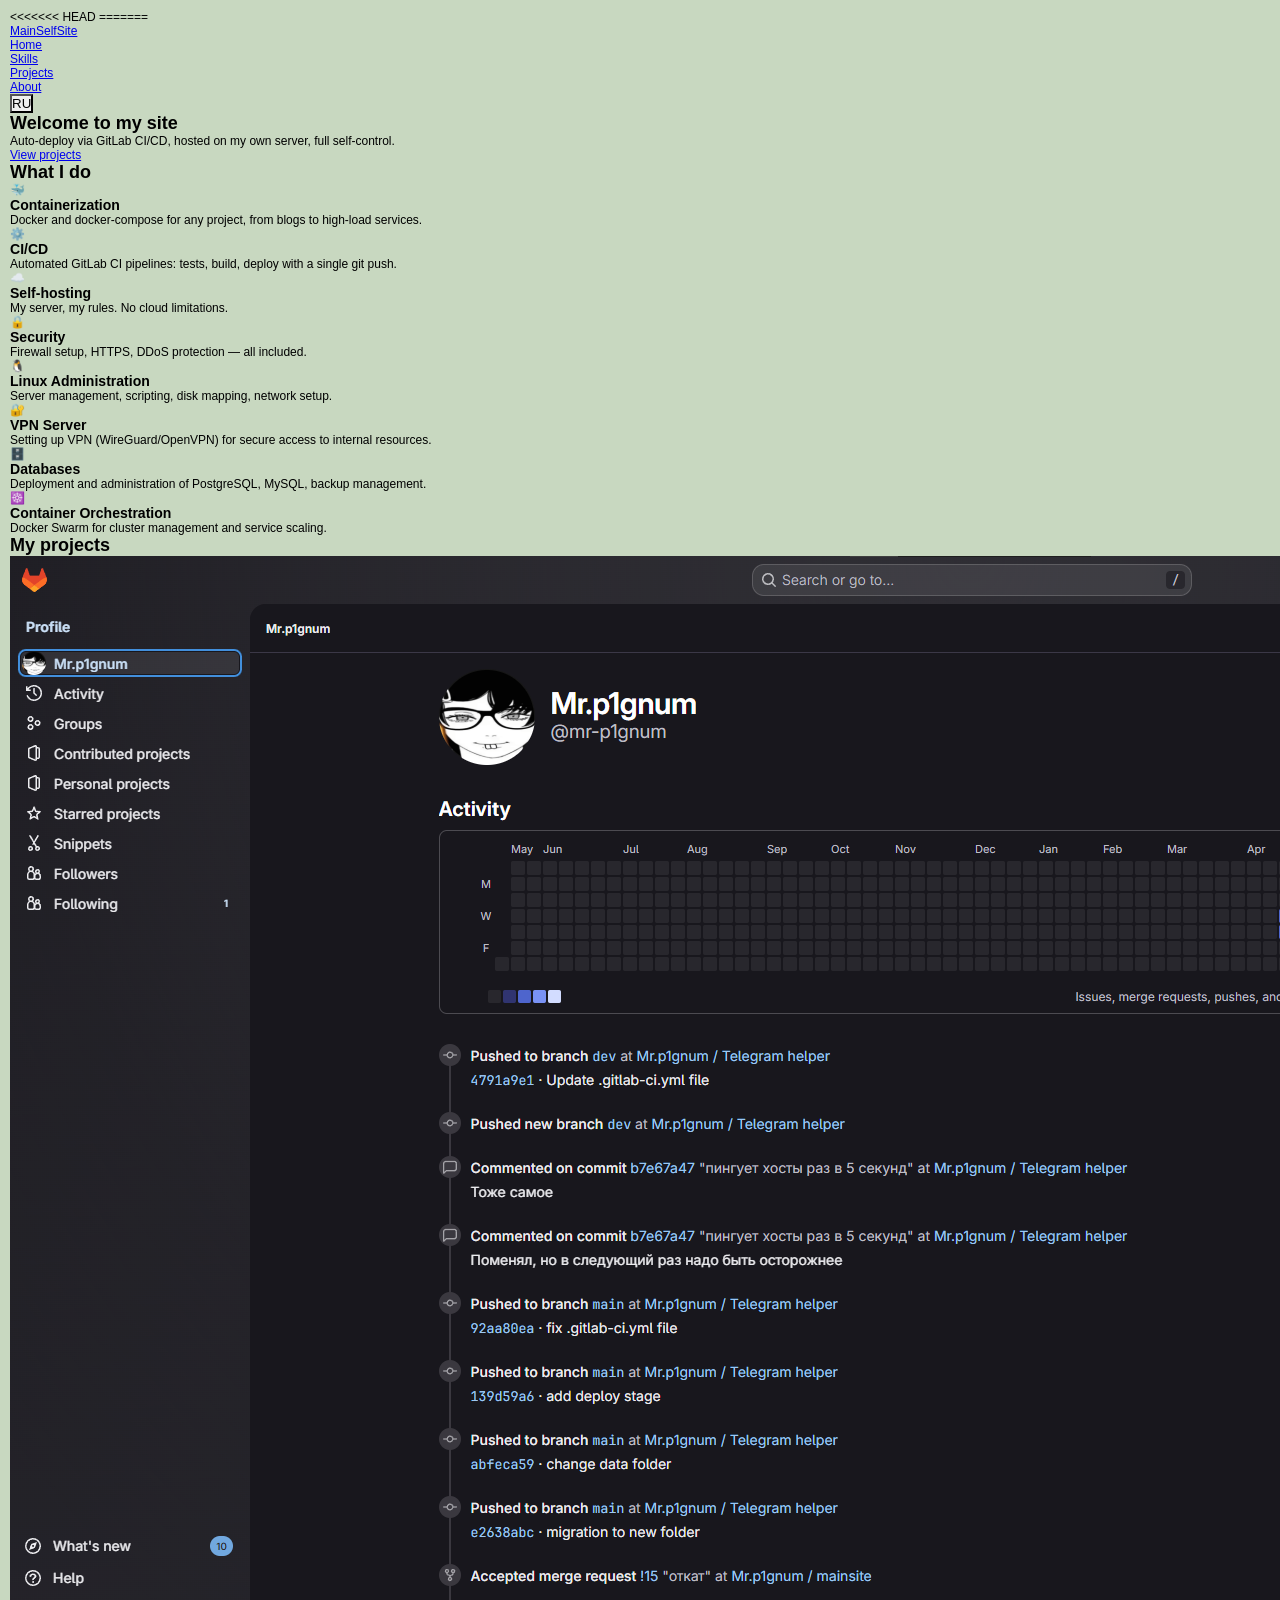
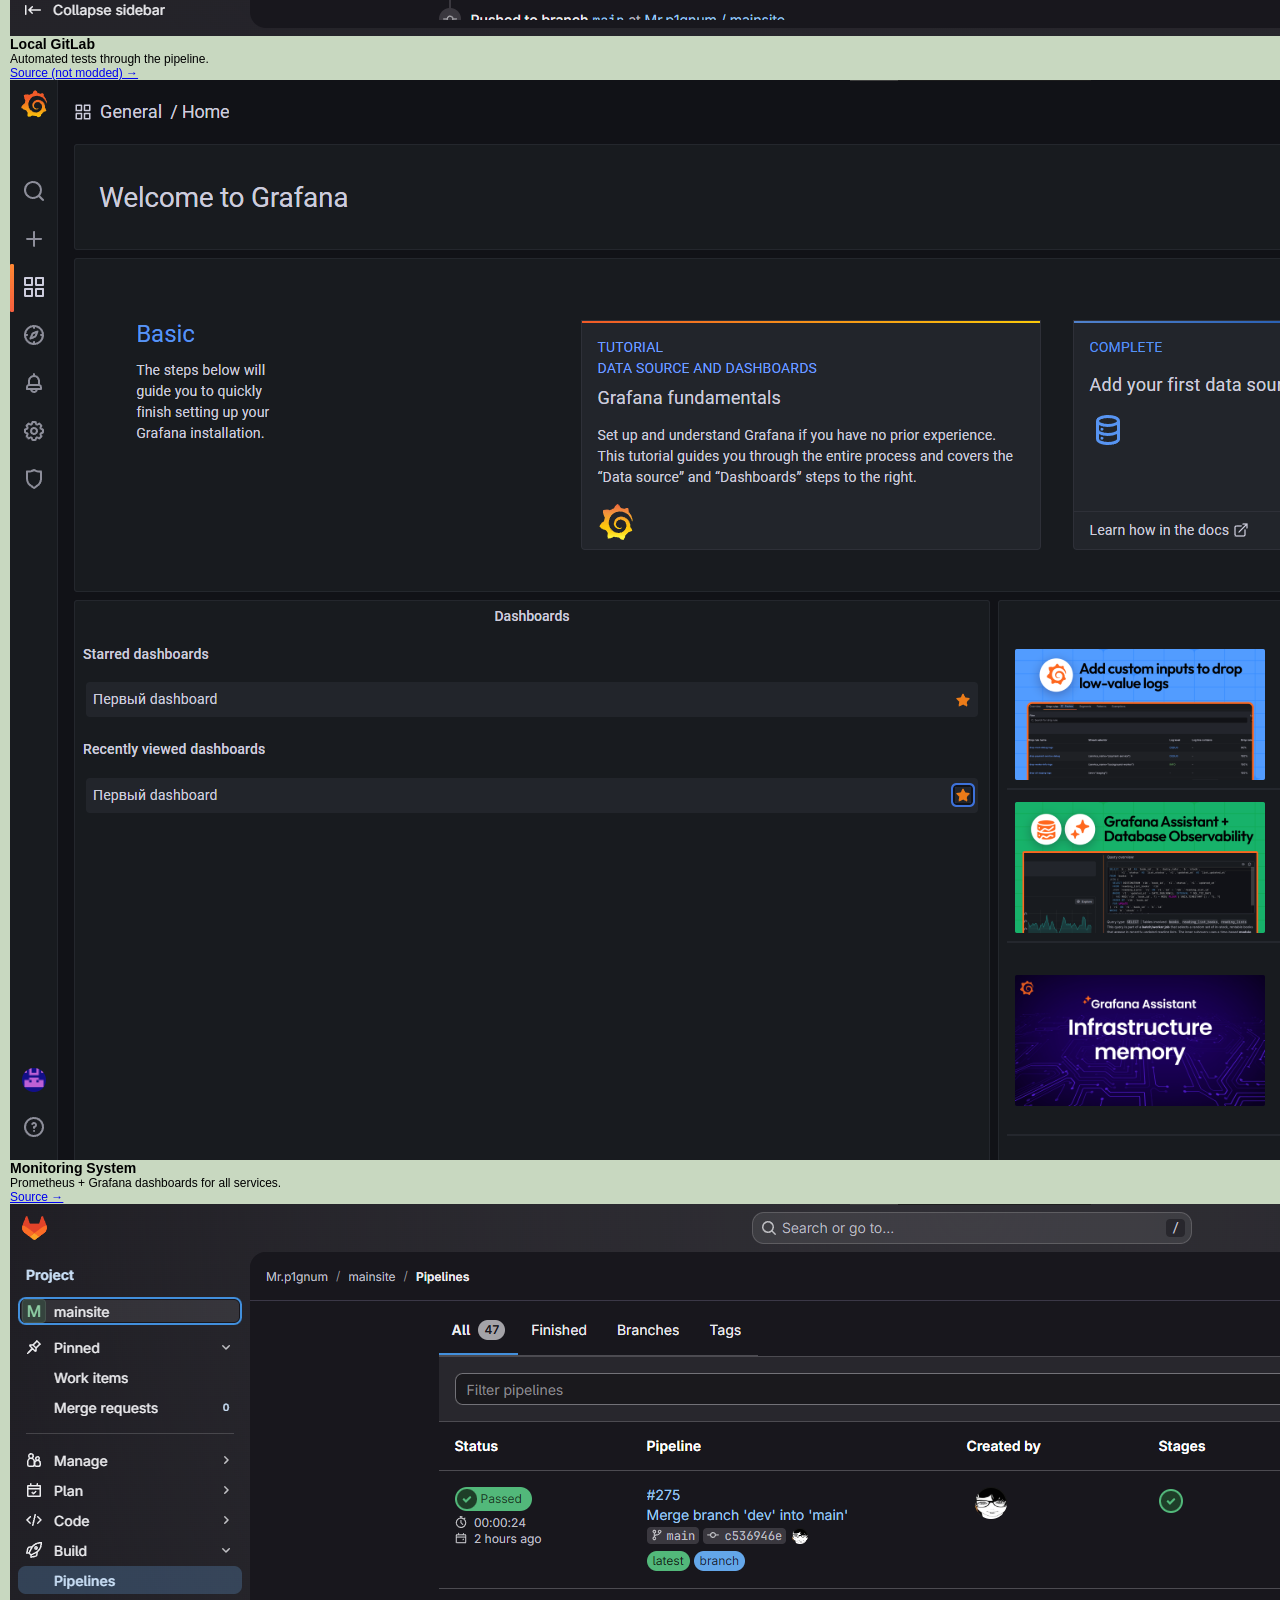
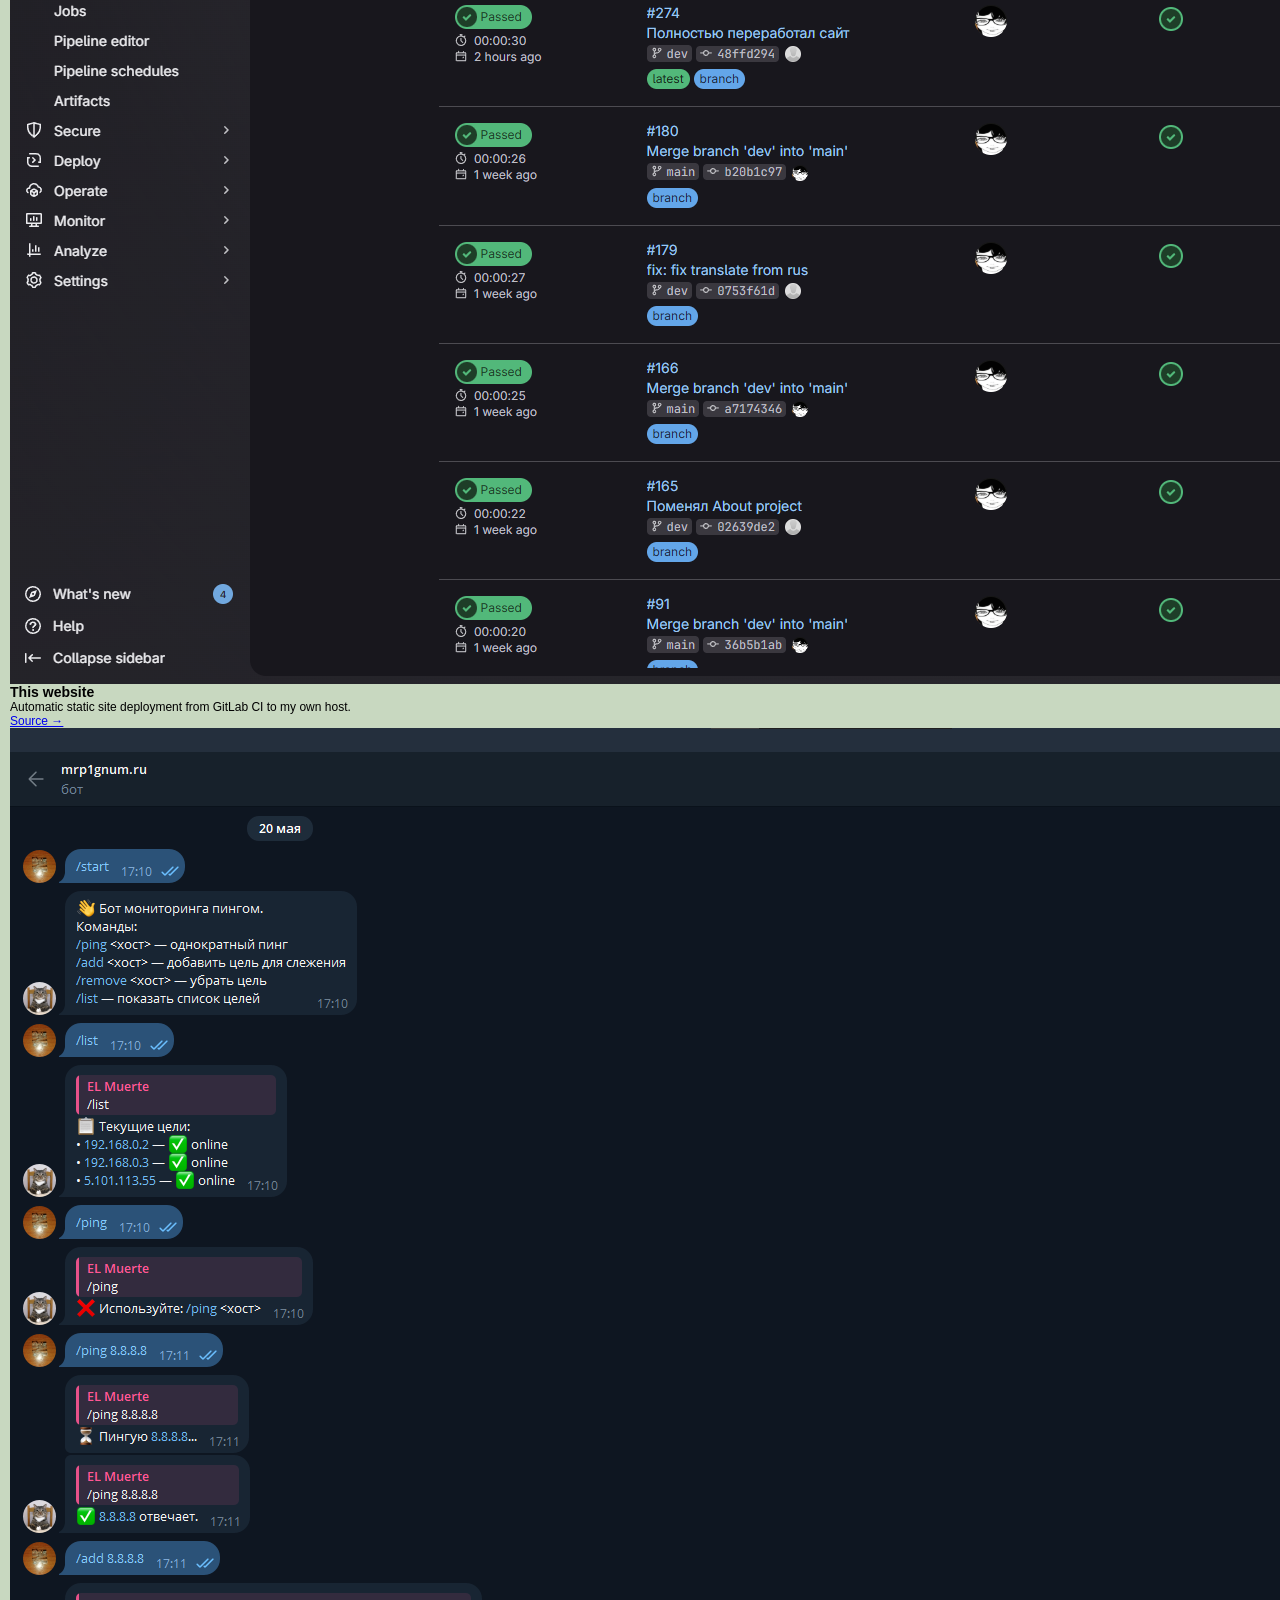
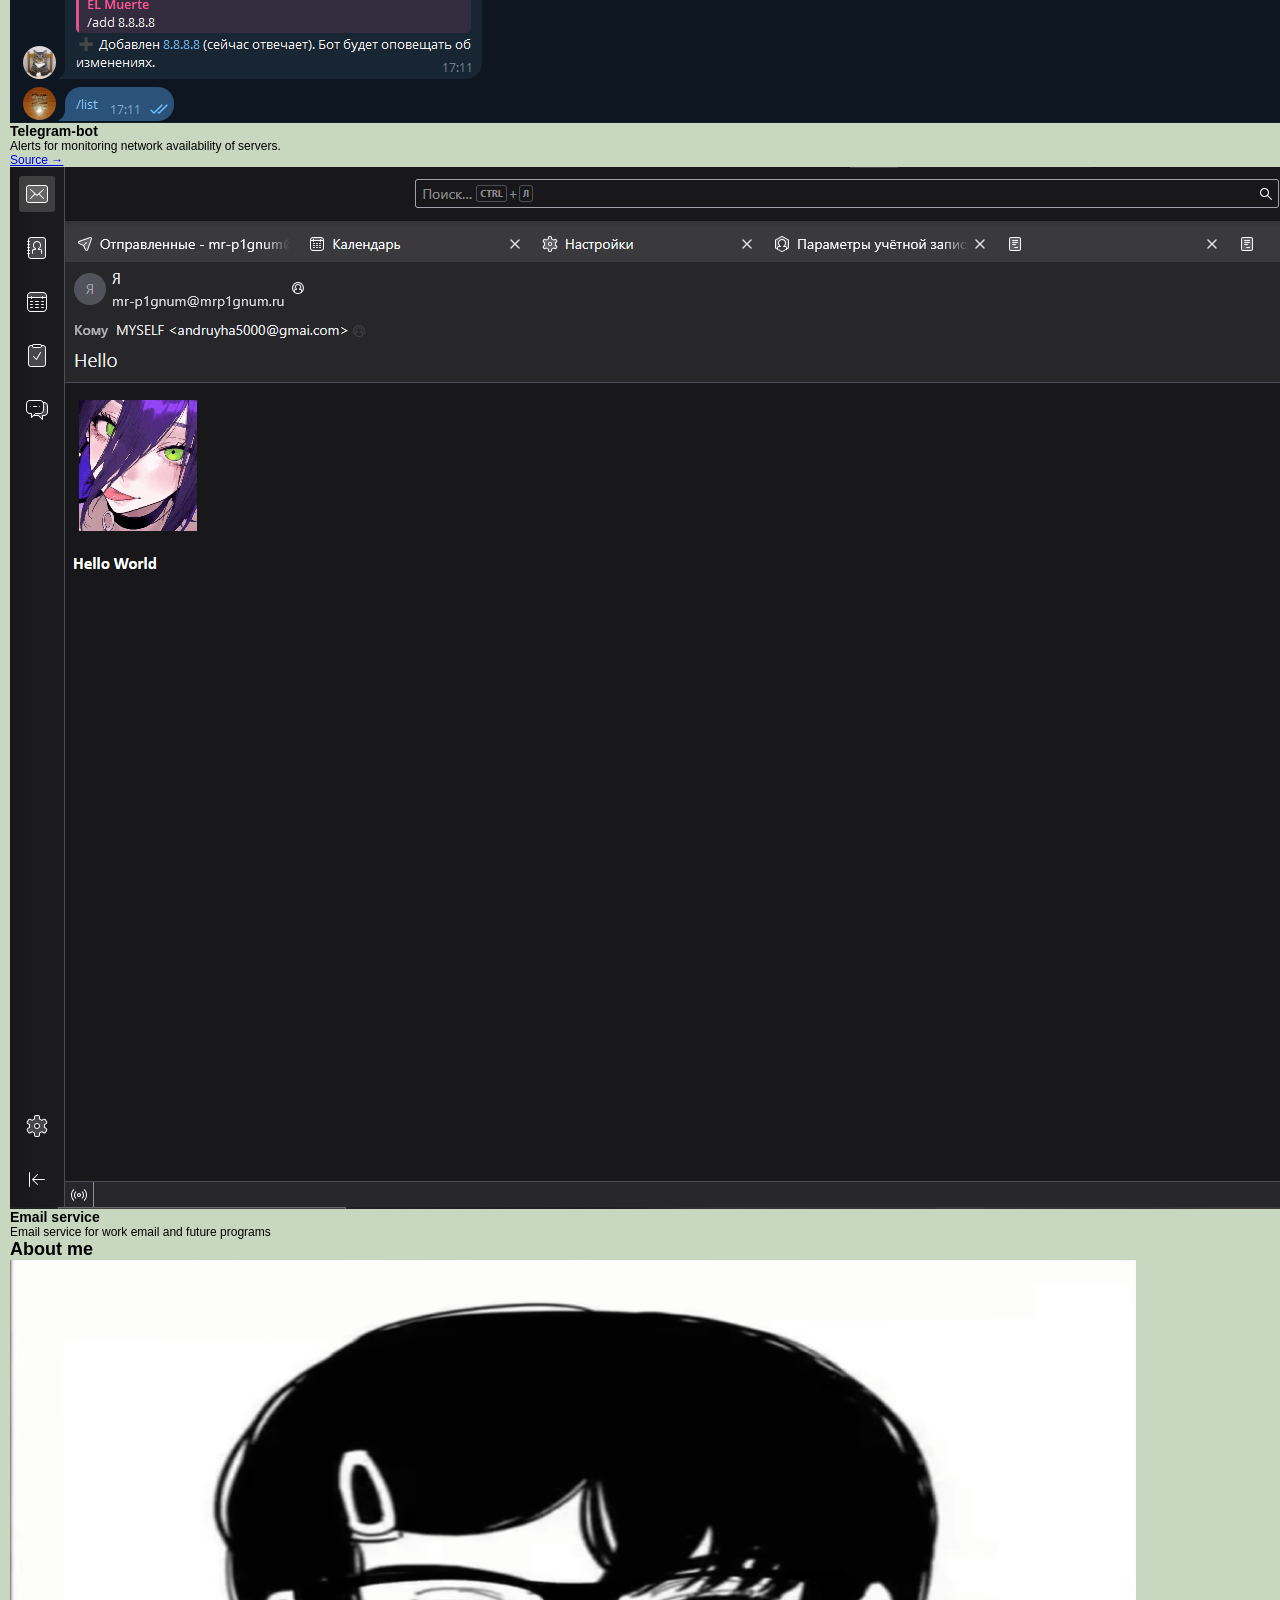
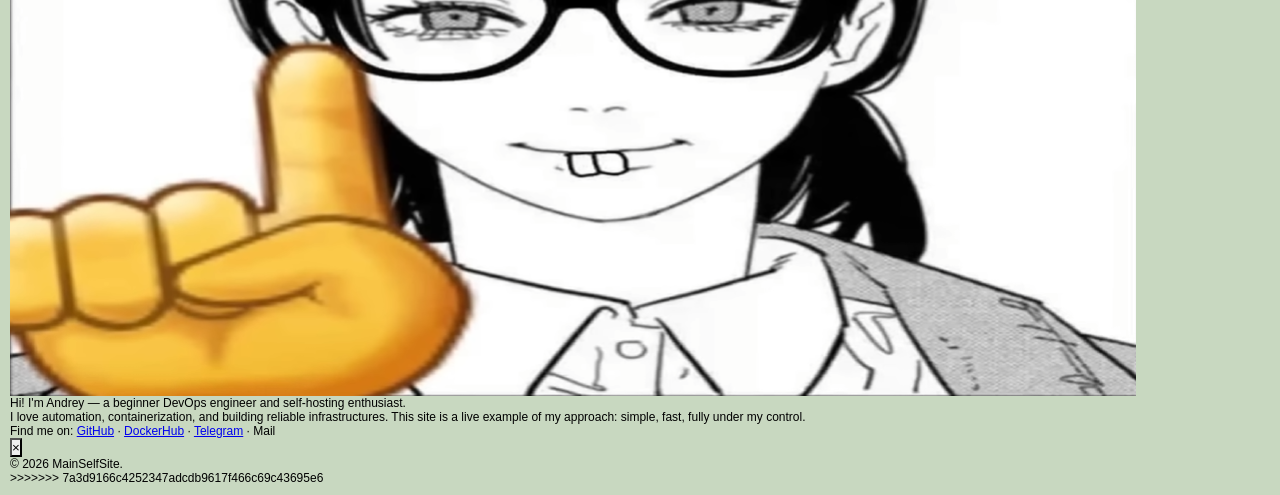
==== commit 1d2a5d6c: "try resolve conflicts" ====
--- a/index.html
+++ b/index.html
@@ -1,603 +1,163 @@
+<<<<<<< HEAD
+=======
 <!DOCTYPE html>
 <html lang="ru">
 <head>
-    <meta charset="UTF-8" />
-    <meta name="viewport" content="width=device-width, initial-scale=1.0" />
-    <title>Mr.p1gnum — Форум-визитка</title>
-    <link rel="stylesheet" href="style.css" />
+    <meta charset="UTF-8">
+    <meta name="viewport" content="width=device-width, initial-scale=1.0">
+    <title>Mr.P1gnum · DevOps & Self-hosting</title>
+    <link rel="icon" type="image/png" sizes="32x32" href="png/head.png">
+    <link rel="preconnect" href="https://fonts.googleapis.com">
+    <link rel="preconnect" href="https://fonts.gstatic.com" crossorigin>
+    <link href="https://fonts.googleapis.com/css2?family=Inter:opsz,wght@14..32,400;14..32,600;14..32,700&display=swap" rel="stylesheet">
+    <link rel="stylesheet" href="style.css">
 </head>
 <body>
+    <header>
+        <div class="container">
+            <nav>
+                <a href="#" class="logo" data-i18n="logo">MainSelfSite</a>
+                <ul class="nav-links">
+                    <li><a href="#home" data-i18n="nav_home">Главная</a></li>
+                    <li><a href="#features" data-i18n="nav_features">Навыки</a></li>
+                    <li><a href="#projects" data-i18n="nav_projects">Проекты</a></li>
+                    <li><a href="#about" data-i18n="nav_about">О себе</a></li>
+                    <li>
+                        <button id="langToggle" class="lang-mini" aria-label="Переключить язык">EN</button>
+                    </li>
+                </ul>
+            </nav>
+        </div>
+    </header>
 
-<div id="forum-wrapper">
-    <!-- ===== ШАПКА ===== -->
-    <div id="header">
-        <div class="logo">🌿 <span id="logo-text">Mr.p1gnum Forum</span></div>
-        <div class="date" id="header-date">Сегодня: 29 июня 2026</div>
-    </div>
+    <main>
+        <section id="home" class="hero">
+            <div class="container">
+                <h1 data-i18n="hero_title">Добро пожаловать на мой сайт</h1>
+                <p data-i18n="hero_desc">
+                    Автоматический деплой через Gitlab CI/CD, хранение на своём сервере, полный самоконтроль.
+                </p>
+                <a href="#projects" class="btn" data-i18n="hero_btn">Смотреть проекты</a>
+            </div>
+        </section>
 
-    <!-- ===== МЕНЮ ===== -->
-    <div id="navbar">
-        <a href="#" onclick="showSection('index'); return false;" id="nav-index">🏠 Форум</a>
-        <a href="#" onclick="showSection('about'); return false;" id="nav-about">👤 О себе</a>
-        <a href="#" onclick="showSection('skills'); return false;" id="nav-skills">⚙️ Навыки</a>
-        <a href="#" onclick="showSection('projects'); return false;" id="nav-projects">📂 Проекты</a>
-        <a href="#" onclick="showSection('blog'); return false;" id="nav-blog">📝 Блог</a>
-        <a href="#" onclick="showSection('guestbook'); return false;" id="nav-guestbook">📖 Гостевая</a>
-        <a href="#" onclick="showSection('achievements'); return false;" id="nav-achievements">🏆 Достижения</a>
-        <a href="#" onclick="showSection('contacts'); return false;" id="nav-contacts">✉️ Контакты</a>
-        <span style="flex:1;"></span>
-        <a href="#" id="lang-switch">EN</a>
-    </div>
+        <section id="features" class="container">
+            <h2 class="section-title" data-i18n="features_title">Что я умею</h2>
+            <div class="features-grid">
+                <div class="feature-card" data-animate>
+                    <span class="feature-icon">🐳</span>
+                    <h3 data-i18n="feature1_title">Контейнеризация</h3>
+                    <p data-i18n="feature1_desc">Docker и docker-compose для любых проектов: от блога до высоконагруженных сервисов.</p>
+                </div>
+                <div class="feature-card" data-animate>
+                    <span class="feature-icon">⚙️</span>
+                    <h3 data-i18n="feature2_title">CI/CD</h3>
+                    <p data-i18n="feature2_desc">Автоматические пайплайны GitLab CI: тесты, сборка, деплой одной командой git push.</p>
+                </div>
+                <div class="feature-card" data-animate>
+                    <span class="feature-icon">☁️</span>
+                    <h3 data-i18n="feature3_title">Self-hosting</h3>
+                    <p data-i18n="feature3_desc">Собственный сервер, свои правила. Никаких облачных ограничений.</p>
+                </div>
+                <div class="feature-card" data-animate>
+                    <span class="feature-icon">🔒</span>
+                    <h3 data-i18n="feature4_title">Безопасность</h3>
+                    <p data-i18n="feature4_desc">Настройка фаерволов, HTTPS, защита от атак — всё включено.</p>
+                </div>
+                <div class="feature-card" data-animate>
+                    <span class="feature-icon">🐧</span>
+                    <h3 data-i18n="feature5_title">Администрирование Linux</h3>
+                    <p data-i18n="feature5_desc">Управление серверами, написание скриптов, маппинг дисков, настройка сети.</p>
+                </div>
+                <div class="feature-card" data-animate>
+                    <span class="feature-icon">🔐</span>
+                    <h3 data-i18n="feature6_title">VPN сервер</h3>
+                    <p data-i18n="feature6_desc">Поднятие и настройка VPN (WireGuard/OpenVPN) для защищённого доступа к внутренним ресурсам.</p>
+                </div>
+                <div class="feature-card" data-animate>
+                    <span class="feature-icon">🗄️</span>
+                    <h3 data-i18n="feature7_title">Базы данных</h3>
+                    <p data-i18n="feature7_desc">Развёртывание и администрирование PostgreSQL, MySQL, резервное копирование.</p>
+                </div>
+                <div class="feature-card" data-animate>
+                    <div class="feature-icon">☸️</div>
+                    <h3 data-i18n="feature8_title">Оркестрация контейнеров</h3>
+                    <p data-i18n="feature8_desc">Docker Swarm для управления кластерами и масштабирования сервисов.</p>
+                </div>
+            </div>
+        </section>
 
-    <!-- ===== КОНТЕНТ ===== -->
-    <div id="content">
-
-        <!-- ===== ГЛАВНАЯ (индекс) ===== -->
-        <div id="section-index" class="forum-section active">
-            <h2 id="index-title">📋 Список разделов</h2>
-            <table class="forum-table">
-                <thead>
-                    <tr>
-                        <th style="width:45%;" id="index-th-forum">Раздел</th>
-                        <th style="width:15%;" id="index-th-topics">Темы</th>
-                        <th style="width:15%;" id="index-th-posts">Сообщения</th>
-                        <th style="width:25%;" id="index-th-last">Последнее сообщение</th>
-                    </tr>
-                </thead>
-                <tbody>
-                    <tr class="row1">
-                        <td><span class="topic-title">👤 <a href="#" onclick="showSection('about'); return false;" id="index-link-about">О себе</a></span><br /><span class="desc" id="index-desc-about">Моя биография и контакты</span></td>
-                        <td>1</td>
-                        <td>3</td>
-                        <td class="last-post">29.06.2026, 14:20<br />от <a href="#">Mr.p1gnum</a></td>
-                    </tr>
-                    <tr class="row2">
-                        <td><span class="topic-title">⚙️ <a href="#" onclick="showSection('skills'); return false;" id="index-link-skills">Навыки</a></span><br /><span class="desc" id="index-desc-skills">Технологии и инструменты</span></td>
-                        <td>1</td>
-                        <td>1</td>
-                        <td class="last-post">28.06.2026, 22:10<br />от <a href="#">Mr.p1gnum</a></td>
-                    </tr>
-                    <tr class="row1">
-                        <td><span class="topic-title">📂 <a href="#" onclick="showSection('projects'); return false;" id="index-link-projects">Проекты</a></span><br /><span class="desc" id="index-desc-projects">Мои разработки с картинками</span></td>
-                        <td>5</td>
-                        <td>5</td>
-                        <td class="last-post">29.06.2026, 10:45<br />от <a href="#">Mr.p1gnum</a></td>
-                    </tr>
-                    <tr class="row2">
-                        <td><span class="topic-title">📝 <a href="#" onclick="showSection('blog'); return false;" id="index-link-blog">Блог</a></span><br /><span class="desc" id="index-desc-blog">Заметки и мысли</span></td>
-                        <td>3</td>
-                        <td>5</td>
-                        <td class="last-post">28.06.2026, 19:00<br />от <a href="#">Mr.p1gnum</a></td>
-                    </tr>
-                    <tr class="row1">
-                        <td><span class="topic-title">📖 <a href="#" onclick="showSection('guestbook'); return false;" id="index-link-guestbook">Гостевая книга</a></span><br /><span class="desc" id="index-desc-guestbook">Оставьте свой след</span></td>
-                        <td>4</td>
-                        <td>4</td>
-                        <td class="last-post">29.06.2026, 09:12<br />от <a href="#">Гость</a></td>
-                    </tr>
-                    <tr class="row2">
-                        <td><span class="topic-title">🏆 <a href="#" onclick="showSection('achievements'); return false;" id="index-link-achievements">Достижения</a></span><br /><span class="desc" id="index-desc-achievements">Мои успехи и награды</span></td>
-                        <td>1</td>
-                        <td>2</td>
-                        <td class="last-post">27.06.2026, 16:40<br />от <a href="#">Mr.p1gnum</a></td>
-                    </tr>
-                    <tr class="row1">
-                        <td><span class="topic-title">✉️ <a href="#" onclick="showSection('contacts'); return false;" id="index-link-contacts">Контакты</a></span><br /><span class="desc" id="index-desc-contacts">Как со мной связаться</span></td>
-                        <td>1</td>
-                        <td>1</td>
-                        <td class="last-post">29.06.2026, 08:00<br />от <a href="#">Mr.p1gnum</a></td>
-                    </tr>
-                </tbody>
-            </table>
-            <div style="margin-top:12px;">
-                <span class="button button-primary" id="index-btn-newtopic" onclick="alert('Добро пожаловать на форум!')">Новая тема</span>
-                <span class="button" id="index-btn-search" onclick="alert('Поиск по форуму')">Поиск</span>
+        <div id="projects" class="projects-fullwidth">
+            <div class="container">
+                <h2 class="section-title" data-i18n="projects_title">Мои проекты</h2>
+                <div class="projects-list">
+                    <div class="project-card" data-lightbox-src="png/gitlab2.png" data-i18n-caption="project1_title" data-animate>
+                        <img class="project-img" src="png/gitlab.png" alt="DevOps инструмент" loading="lazy">
+                        <div class="project-overlay">
+                            <h3 data-i18n="project1_title">Локальный GitLab</h3>
+                            <p data-i18n="project1_desc">Автоматические тесты через pipeline.</p>
+                            <a href="https://github.com/Mr-p1gnum/gitlabCI" target="_blank" rel="noopener" class="project-link" data-i18n="project1_link">Исходники(not mod.) →</a>
+                        </div>
+                    </div>
+                    <div class="project-card" data-lightbox-src="png/grafana.png" data-i18n-caption="project2_title" data-animate>
+                        <img class="project-img" src="png/grafana2.png" alt="Мониторинг" loading="lazy">
+                        <div class="project-overlay">
+                            <h3 data-i18n="project2_title">Система мониторинга</h3>
+                            <p data-i18n="project2_desc">Prometheus + Grafana, дашборды для всех сервисов.</p>
+                            <a href="https://github.com/Mr-p1gnum/metrics" target="_blank" rel="noopener" class="project-link" data-i18n="project2_link">Исходники →</a>
+                        </div>
+                    </div>
+                    <div class="project-card" data-lightbox-src="png/site.png" data-i18n-caption="project3_title" data-animate>
+                        <img class="project-img" src="png/site2.png" alt="Автодеплой" loading="lazy">
+                        <div class="project-overlay">
+                            <h3 data-i18n="project3_title">Вот этот сайт</h3>
+                            <p data-i18n="project3_desc">Автоматический деплой статики из GitLab CI на свой хост.</p>
+                            <a href="https://gitlab.mrp1gnum.ru/mr-p1gnum/mainsite" target="_blank" rel="noopener" class="project-link" data-i18n="project3_link">Исходники →</a>
+                        </div>
+                    </div>
+                    <div class="project-card" data-lightbox-src="png/tg-bot2.png" data-i18n-caption="project4_title" data-animate>
+                        <img class="project-img" src="png/tg-bot.png" alt="Бот" loading="lazy">
+                        <div class="project-overlay">
+                            <h3 data-i18n="project4_title">Telegram-бот</h3>
+                            <p data-i18n="project4_desc">Alert-ы для мониторинга сетевой доступности серверов.</p>
+                            <a href="https://gitlab.mrp1gnum.ru/mr-p1gnum/telegram-helper" target="_blank" rel="noopener" class="project-link" data-i18n="project4_link">Исходники →</a>
+                        </div>
+                    </div>
+                    <div class="project-card" data-lightbox-src="png/post.png" data-i18n-caption="project5_title" data-animate>
+                        <img class="project-img" src="png/post2.png" alt="Бот" loading="lazy">
+                        <div class="project-overlay">
+                            <h3 data-i18n="project5_title">Почтовый сервис</h3>
+                            <p data-i18n="project5_desc">Почтовый сервис для рабочей почты и будущих программ.</p>
+                        </div>
+                    </div>
+                </div>
             </div>
         </div>
 
-        <!-- ===== РАЗДЕЛ: О себе ===== -->
-        <div id="section-about" class="forum-section">
-            <div style="display:flex; justify-content:space-between; align-items:center; margin-bottom:12px;">
-                <h2 id="about-title">👤 О себе</h2>
-                <span><a href="#" onclick="showSection('index'); return false;" class="button" id="about-back">⬅ Назад к разделам</a></span>
+        <section id="about" class="container">
+            <h2 class="section-title" data-i18n="about_title">Обо мне</h2>
+            <div class="about-flex">
+                <img class="about-photo" src="png/avatar.png" alt="Фото профиля" loading="lazy">
+                <div class="about-text" data-i18n="about_desc"></div>
             </div>
-            <div class="post">
-                <div class="post-author">
-                    <div class="avatar">🧑‍💻</div>
-                    <div class="username">Mr.p1gnum</div>
-                    <div class="user-status">⭐ Администратор</div>
-                    <div class="user-detail" id="about-reg">Зарегистрирован: 01.01.2020</div>
-                    <div class="user-detail" id="about-posts">Сообщений: 42</div>
-                </div>
-                <div class="post-body">
-                    <div class="post-header">
-                        <span id="about-topic-title"><strong>Тема:</strong> Приветствие</span>
-                        <span class="post-date">29.06.2026, 14:20</span>
-                    </div>
-                    <div class="post-content" id="about-content">
-                        <p>Привет! Я Mr.p1gnum — разработчик и энтузиаст самохостинга. Люблю создавать полезные инструменты, автоматизировать рутину и экспериментировать с новыми технологиями.</p>
-                        <p>В свободное время веду свой блог, участвую в open-source проектах и помогаю сообществу.</p>
-                        <p><strong>Контакты:</strong> Telegram, GitHub, GitLab — везде я <strong>@mrp1gnum</strong>.</p>
-                    </div>
-                    <div class="post-signature" id="about-sig">— «Сделай сам, и будет работать»</div>
-                </div>
-            </div>
-            <!-- Дополнительные комментарии -->
-            <div class="post">
-                <div class="post-author">
-                    <div class="avatar">👤</div>
-                    <div class="username">Гость_007</div>
-                    <div class="user-status">🟢 Online</div>
-                    <div class="user-detail">Зарегистрирован: —</div>
-                    <div class="user-detail">Сообщений: 1</div>
-                </div>
-                <div class="post-body">
-                    <div class="post-header">
-                        <span><strong>Тема:</strong> Приветствие</span>
-                        <span class="post-date">29.06.2026, 14:35</span>
-                    </div>
-                    <div class="post-content" id="about-comment1">
-                        <p>Отличное знакомство! Тоже интересуюсь самохостингом. Буду следить за твоими проектами.</p>
-                    </div>
-                    <div class="post-signature">—</div>
-                </div>
-            </div>
-            <div class="post">
-                <div class="post-author">
-                    <div class="avatar">👩‍💻</div>
-                    <div class="username">CodeMaster</div>
-                    <div class="user-status">🟢 Online</div>
-                    <div class="user-detail">Зарегистрирован: 12.02.2021</div>
-                    <div class="user-detail">Сообщений: 17</div>
-                </div>
-                <div class="post-body">
-                    <div class="post-header">
-                        <span><strong>Тема:</strong> Приветствие</span>
-                        <span class="post-date">29.06.2026, 15:02</span>
-                    </div>
-                    <div class="post-content" id="about-comment2">
-                        <p>Привет! Отличный подход к автоматизации. Может, обменяемся опытом по CI/CD?</p>
-                    </div>
-                    <div class="post-signature">— «Код должен быть красивым»</div>
-                </div>
-            </div>
-            <div style="margin-top:8px;">
-                <span class="button button-primary" id="about-btn-reply">Ответить</span>
-                <span class="button" id="about-btn-quote">Цитировать</span>
-            </div>
+        </section>
+    </main>
+
+    <div id="lightbox" class="lightbox">
+        <button class="lightbox-close" id="closeLightbox">&times;</button>
+        <img src="" alt="" id="lightboxImg">
+        <p class="lightbox-caption" id="lightboxCaption"></p>
+    </div>
+
+    <footer>
+        <div class="container">
+            <p>© <span id="year"></span> MainSelfSite.
+            </p>
         </div>
+    </footer>
 
-        <!-- ===== РАЗДЕЛ: Навыки ===== -->
-        <div id="section-skills" class="forum-section">
-            <div style="display:flex; justify-content:space-between; align-items:center; margin-bottom:12px;">
-                <h2 id="skills-title">⚙️ Навыки</h2>
-                <span><a href="#" onclick="showSection('index'); return false;" class="button" id="skills-back">⬅ Назад к разделам</a></span>
-            </div>
-            <div class="post">
-                <div class="post-author">
-                    <div class="avatar">🧑‍💻</div>
-                    <div class="username">Mr.p1gnum</div>
-                    <div class="user-status">⭐ Администратор</div>
-                    <div class="user-detail" id="skills-reg">Зарегистрирован: 01.01.2020</div>
-                    <div class="user-detail" id="skills-posts">Сообщений: 42</div>
-                </div>
-                <div class="post-body">
-                    <div class="post-header">
-                        <span id="skills-topic-title"><strong>Тема:</strong> Технологический стек</span>
-                        <span class="post-date">28.06.2026, 22:10</span>
-                    </div>
-                    <div class="post-content" id="skills-content">
-                        <ul style="padding-left:20px; list-style:square;">
-                            <li><strong>Контейнеризация:</strong> Docker, docker-compose</li>
-                            <li><strong>CI/CD:</strong> GitLab CI, автоматические пайплайны</li>
-                            <li><strong>Self-hosting:</strong> Собственный сервер, полный контроль</li>
-                            <li><strong>Безопасность:</strong> Фаерволы, HTTPS, защита от атак</li>
-                            <li><strong>Администрирование Linux:</strong> Скрипты, сеть, диски</li>
-                            <li><strong>VPN:</strong> WireGuard, OpenVPN</li>
-                            <li><strong>Базы данных:</strong> PostgreSQL, MySQL, резервное копирование</li>
-                            <li><strong>Оркестрация:</strong> Docker Swarm</li>
-                        </ul>
-                    </div>
-                    <div class="post-signature" id="skills-sig">— «Код — это поэзия»</div>
-                </div>
-            </div>
-            <div style="margin-top:8px;">
-                <span class="button button-primary" id="skills-btn-reply">Ответить</span>
-            </div>
-        </div>
 
-        <!-- ===== РАЗДЕЛ: Проекты ===== -->
-        <div id="section-projects" class="forum-section">
-            <div style="display:flex; justify-content:space-between; align-items:center; margin-bottom:12px;">
-                <h2 id="projects-title">📂 Проекты</h2>
-                <span><a href="#" onclick="showSection('index'); return false;" class="button" id="projects-back">⬅ Назад к разделам</a></span>
-            </div>
-
-            <!-- Проект 1 -->
-            <div class="post">
-                <div class="post-author">
-                    <div class="avatar">🐳</div>
-                    <div class="username">Mr.p1gnum</div>
-                    <div class="user-status">⭐ Администратор</div>
-                    <div class="user-detail">Зарегистрирован: 01.01.2020</div>
-                    <div class="user-detail">Сообщений: 42</div>
-                </div>
-                <div class="post-body">
-                    <div class="post-header">
-                        <span id="project1-title"><strong>Тема:</strong> Локальный GitLab</span>
-                        <span class="post-date">29.06.2026, 10:00</span>
-                    </div>
-                    <div class="post-content">
-                        <div style="display:flex; gap:12px; align-items:flex-start;">
-                            <span style="font-size:48px;">🦊</span>
-                            <div>
-                                <p id="project1-desc">Автоматические тесты через pipeline. Полный контроль над кодом.</p>
-                                <p><a href="#" id="project1-link">Исходники (not modded) →</a></p>
-                            </div>
-                        </div>
-                    </div>
-                    <div class="post-signature">— «Всё под контролем»</div>
-                </div>
-            </div>
-
-            <!-- Проект 2 -->
-            <div class="post">
-                <div class="post-author">
-                    <div class="avatar">📊</div>
-                    <div class="username">Mr.p1gnum</div>
-                    <div class="user-status">⭐ Администратор</div>
-                    <div class="user-detail">Зарегистрирован: 01.01.2020</div>
-                    <div class="user-detail">Сообщений: 42</div>
-                </div>
-                <div class="post-body">
-                    <div class="post-header">
-                        <span id="project2-title"><strong>Тема:</strong> Система мониторинга</span>
-                        <span class="post-date">29.06.2026, 10:45</span>
-                    </div>
-                    <div class="post-content">
-                        <div style="display:flex; gap:12px; align-items:flex-start;">
-                            <span style="font-size:48px;">📈</span>
-                            <div>
-                                <p id="project2-desc">Prometheus + Grafana, дашборды для всех сервисов. Уведомления в Telegram.</p>
-                                <p><a href="#" id="project2-link">Исходники →</a></p>
-                            </div>
-                        </div>
-                    </div>
-                    <div class="post-signature">— «Данные — это нефть»</div>
-                </div>
-            </div>
-
-            <!-- Проект 3 -->
-            <div class="post">
-                <div class="post-author">
-                    <div class="avatar">🌐</div>
-                    <div class="username">Mr.p1gnum</div>
-                    <div class="user-status">⭐ Администратор</div>
-                    <div class="user-detail">Зарегистрирован: 01.01.2020</div>
-                    <div class="user-detail">Сообщений: 42</div>
-                </div>
-                <div class="post-body">
-                    <div class="post-header">
-                        <span id="project3-title"><strong>Тема:</strong> Этот сайт (форум)</span>
-                        <span class="post-date">29.06.2026, 11:20</span>
-                    </div>
-                    <div class="post-content">
-                        <div style="display:flex; gap:12px; align-items:flex-start;">
-                            <span style="font-size:48px;">🖥️</span>
-                            <div>
-                                <p id="project3-desc">Автоматический деплой статики из GitLab CI на свой хост. Полностью самодостаточный.</p>
-                                <p><a href="#" id="project3-link">Исходники →</a></p>
-                            </div>
-                        </div>
-                    </div>
-                    <div class="post-signature">— «Сделано с душой»</div>
-                </div>
-            </div>
-
-            <!-- Проект 4 -->
-            <div class="post">
-                <div class="post-author">
-                    <div class="avatar">🤖</div>
-                    <div class="username">Mr.p1gnum</div>
-                    <div class="user-status">⭐ Администратор</div>
-                    <div class="user-detail">Зарегистрирован: 01.01.2020</div>
-                    <div class="user-detail">Сообщений: 42</div>
-                </div>
-                <div class="post-body">
-                    <div class="post-header">
-                        <span id="project4-title"><strong>Тема:</strong> Telegram-бот для мониторинга</span>
-                        <span class="post-date">29.06.2026, 12:00</span>
-                    </div>
-                    <div class="post-content">
-                        <div style="display:flex; gap:12px; align-items:flex-start;">
-                            <span style="font-size:48px;">📱</span>
-                            <div>
-                                <p id="project4-desc">Alert-ы о падении сервисов, отправка логов, интерактивные команды.</p>
-                                <p><a href="#" id="project4-link">Исходники →</a></p>
-                            </div>
-                        </div>
-                    </div>
-                    <div class="post-signature">— «Боты правят миром»</div>
-                </div>
-            </div>
-
-            <!-- Проект 5 -->
-            <div class="post">
-                <div class="post-author">
-                    <div class="avatar">✉️</div>
-                    <div class="username">Mr.p1gnum</div>
-                    <div class="user-status">⭐ Администратор</div>
-                    <div class="user-detail">Зарегистрирован: 01.01.2020</div>
-                    <div class="user-detail">Сообщений: 42</div>
-                </div>
-                <div class="post-body">
-                    <div class="post-header">
-                        <span id="project5-title"><strong>Тема:</strong> Почтовый сервис</span>
-                        <span class="post-date">29.06.2026, 13:30</span>
-                    </div>
-                    <div class="post-content">
-                        <div style="display:flex; gap:12px; align-items:flex-start;">
-                            <span style="font-size:48px;">📧</span>
-                            <div>
-                                <p id="project5-desc">Почтовый сервис для рабочей почты и будущих программ. Полный спам-фильтр.</p>
-                                <p><a href="#" id="project5-link">Исходники →</a></p>
-                            </div>
-                        </div>
-                    </div>
-                    <div class="post-signature">— «Почта — это важно»</div>
-                </div>
-            </div>
-
-            <div style="margin-top:8px;">
-                <span class="button button-primary" id="projects-btn-newtopic">Новая тема</span>
-            </div>
-        </div>
-
-        <!-- ===== РАЗДЕЛ: Блог ===== -->
-        <div id="section-blog" class="forum-section">
-            <div style="display:flex; justify-content:space-between; align-items:center; margin-bottom:12px;">
-                <h2 id="blog-title">📝 Блог</h2>
-                <span><a href="#" onclick="showSection('index'); return false;" class="button" id="blog-back">⬅ Назад к разделам</a></span>
-            </div>
-
-            <div class="post">
-                <div class="post-author">
-                    <div class="avatar">✍️</div>
-                    <div class="username">Mr.p1gnum</div>
-                    <div class="user-status">⭐ Администратор</div>
-                    <div class="user-detail">Зарегистрирован: 01.01.2020</div>
-                    <div class="user-detail">Сообщений: 42</div>
-                </div>
-                <div class="post-body">
-                    <div class="post-header">
-                        <span id="blog-post1-title"><strong>Тема:</strong> Как я перешёл на самохостинг</span>
-                        <span class="post-date">28.06.2026, 19:00</span>
-                    </div>
-                    <div class="post-content" id="blog-post1-content">
-                        <p>В 2020 году я решил, что хватит пользоваться облачными сервисами. Купил старый ThinkCentre, установил Debian и начал экспериментировать.</p>
-                        <p>Сейчас у меня работает более 15 сервисов: Nextcloud, Gitea, Matrix, Jitsi, Grafana и многое другое. Это был лучший шаг.</p>
-                    </div>
-                    <div class="post-signature">— «Сделай сам»</div>
-                </div>
-            </div>
-
-            <div class="post">
-                <div class="post-author">
-                    <div class="avatar">⚡</div>
-                    <div class="username">Mr.p1gnum</div>
-                    <div class="user-status">⭐ Администратор</div>
-                    <div class="user-detail">Зарегистрирован: 01.01.2020</div>
-                    <div class="user-detail">Сообщений: 42</div>
-                </div>
-                <div class="post-body">
-                    <div class="post-header">
-                        <span id="blog-post2-title"><strong>Тема:</strong> Настройка WireGuard за 15 минут</span>
-                        <span class="post-date">27.06.2026, 21:30</span>
-                    </div>
-                    <div class="post-content" id="blog-post2-content">
-                        <p>Простая инструкция, как поднять VPN-сервер, чтобы безопасно подключаться к домашней сети из любой точки мира.</p>
-                        <p>WireGuard — это быстро, просто и безопасно. Никаких сложных сертификатов.</p>
-                    </div>
-                    <div class="post-signature">— «VPN — это база»</div>
-                </div>
-            </div>
-
-            <div class="post">
-                <div class="post-author">
-                    <div class="avatar">🐍</div>
-                    <div class="username">Mr.p1gnum</div>
-                    <div class="user-status">⭐ Администратор</div>
-                    <div class="user-detail">Зарегистрирован: 01.01.2020</div>
-                    <div class="user-detail">Сообщений: 42</div>
-                </div>
-                <div class="post-body">
-                    <div class="post-header">
-                        <span id="blog-post3-title"><strong>Тема:</strong> Python для автоматизации рутины</span>
-                        <span class="post-date">26.06.2026, 17:15</span>
-                    </div>
-                    <div class="post-content" id="blog-post3-content">
-                        <p>Как я пишу скрипты для бэкапов, мониторинга и очистки логов. Экономлю часы каждую неделю.</p>
-                        <p>Библиотеки: schedule, paramiko, requests — мой джентльменский набор.</p>
-                    </div>
-                    <div class="post-signature">— «Код — это время»</div>
-                </div>
-            </div>
-
-            <div style="margin-top:8px;">
-                <span class="button button-primary" id="blog-btn-newtopic">Новая запись</span>
-            </div>
-        </div>
-
-        <!-- ===== РАЗДЕЛ: Гостевая книга ===== -->
-        <div id="section-guestbook" class="forum-section">
-            <div style="display:flex; justify-content:space-between; align-items:center; margin-bottom:12px;">
-                <h2 id="guestbook-title">📖 Гостевая книга</h2>
-                <span><a href="#" onclick="showSection('index'); return false;" class="button" id="guestbook-back">⬅ Назад к разделам</a></span>
-            </div>
-
-            <div class="post">
-                <div class="post-author">
-                    <div class="avatar">👤</div>
-                    <div class="username">Алексей</div>
-                    <div class="user-status">🟢 Online</div>
-                    <div class="user-detail">Зарегистрирован: 10.03.2021</div>
-                    <div class="user-detail">Сообщений: 15</div>
-                </div>
-                <div class="post-body">
-                    <div class="post-header">
-                        <span><strong>Тема:</strong> Отличный форум!</span>
-                        <span class="post-date">29.06.2026, 09:12</span>
-                    </div>
-                    <div class="post-content" id="guestbook-entry1">
-                        <p>Привет! Наткнулся на твой форум — очень атмосферно. Удачи в развитии!</p>
-                    </div>
-                    <div class="post-signature">— «С уважением»</div>
-                </div>
-            </div>
-
-            <div class="post">
-                <div class="post-author">
-                    <div class="avatar">👩‍💻</div>
-                    <div class="username">Екатерина</div>
-                    <div class="user-status">🔴 Offline</div>
-                    <div class="user-detail">Зарегистрирован: 05.07.2022</div>
-                    <div class="user-detail">Сообщений: 8</div>
-                </div>
-                <div class="post-body">
-                    <div class="post-header">
-                        <span><strong>Тема:</strong> Спасибо за материалы</span>
-                        <span class="post-date">28.06.2026, 22:45</span>
-                    </div>
-                    <div class="post-content" id="guestbook-entry2">
-                        <p>Твои статьи по Docker очень помогли мне на работе. Спасибо!</p>
-                    </div>
-                    <div class="post-signature">— «Добра»</div>
-                </div>
-            </div>
-
-            <div class="post">
-                <div class="post-author">
-                    <div class="avatar">🧑‍🔧</div>
-                    <div class="username">Иван</div>
-                    <div class="user-status">🟢 Online</div>
-                    <div class="user-detail">Зарегистрирован: 20.01.2020</div>
-                    <div class="user-detail">Сообщений: 22</div>
-                </div>
-                <div class="post-body">
-                    <div class="post-header">
-                        <span><strong>Тема:</strong> Вопрос по WireGuard</span>
-                        <span class="post-date">28.06.2026, 20:10</span>
-                    </div>
-                    <div class="post-content" id="guestbook-entry3">
-                        <p>Подскажи, как настроить маршрутизацию между несколькими клиентами?</p>
-                    </div>
-                    <div class="post-signature">— «С уважением»</div>
-                </div>
-            </div>
-
-            <div class="post">
-                <div class="post-author">
-                    <div class="avatar">🧑‍💻</div>
-                    <div class="username">Mr.p1gnum</div>
-                    <div class="user-status">⭐ Администратор</div>
-                    <div class="user-detail">Зарегистрирован: 01.01.2020</div>
-                    <div class="user-detail">Сообщений: 42</div>
-                </div>
-                <div class="post-body">
-                    <div class="post-header">
-                        <span><strong>Тема:</strong> Re: Вопрос по WireGuard</span>
-                        <span class="post-date">29.06.2026, 00:15</span>
-                    </div>
-                    <div class="post-content" id="guestbook-entry4">
-                        <p>Иван, нужно добавить правила iptables и указать AllowedIPs. Напиши в Telegram, я помогу.</p>
-                    </div>
-                    <div class="post-signature">— «Всегда рад помочь»</div>
-                </div>
-            </div>
-
-            <div style="margin-top:8px;">
-                <span class="button button-primary" id="guestbook-btn-add">Добавить запись</span>
-            </div>
-        </div>
-
-        <!-- ===== РАЗДЕЛ: Достижения ===== -->
-        <div id="section-achievements" class="forum-section">
-            <div style="display:flex; justify-content:space-between; align-items:center; margin-bottom:12px;">
-                <h2 id="achievements-title">🏆 Достижения</h2>
-                <span><a href="#" onclick="showSection('index'); return false;" class="button" id="achievements-back">⬅ Назад к разделам</a></span>
-            </div>
-            <div class="post">
-                <div class="post-author">
-                    <div class="avatar">🏅</div>
-                    <div class="username">Mr.p1gnum</div>
-                    <div class="user-status">⭐ Администратор</div>
-                    <div class="user-detail">Зарегистрирован: 01.01.2020</div>
-                    <div class="user-detail">Сообщений: 42</div>
-                </div>
-                <div class="post-body">
-                    <div class="post-header">
-                        <span id="achievements-topic-title"><strong>Тема:</strong> Мои успехи</span>
-                        <span class="post-date">27.06.2026, 16:40</span>
-                    </div>
-                    <div class="post-content" id="achievements-content">
-                        <ul style="padding-left:20px; list-style:square;">
-                            <li>🏆 <strong>2025</strong> — Выступил с докладом на конференции DevOps Meetup</li>
-                            <li>🏆 <strong>2024</strong> — Создал крупнейший в рунете гайд по самохостингу (более 5000 просмотров)</li>
-                            <li>🏆 <strong>2023</strong> — Внедрил CI/CD на 50+ проектах</li>
-                            <li>🏆 <strong>2022</strong> — Получил сертификацию Docker Certified Associate</li>
-                            <li>🏆 <strong>2021</strong> — Организовал локальный митап по Linux</li>
-                        </ul>
-                    </div>
-                    <div class="post-signature">— «Достижения — это результат»</div>
-                </div>
-            </div>
-            <div style="margin-top:8px;">
-                <span class="button button-primary" id="achievements-btn-reply">Ответить</span>
-            </div>
-        </div>
-
-        <!-- ===== РАЗДЕЛ: Контакты ===== -->
-        <div id="section-contacts" class="forum-section">
-            <div style="display:flex; justify-content:space-between; align-items:center; margin-bottom:12px;">
-                <h2 id="contacts-title">✉️ Контакты</h2>
-                <span><a href="#" onclick="showSection('index'); return false;" class="button" id="contacts-back">⬅ Назад к разделам</a></span>
-            </div>
-            <div class="post">
-                <div class="post-author">
-                    <div class="avatar">📇</div>
-                    <div class="username">Mr.p1gnum</div>
-                    <div class="user-status">⭐ Администратор</div>
-                    <div class="user-detail">Зарегистрирован: 01.01.2020</div>
-                    <div class="user-detail">Сообщений: 42</div>
-                </div>
-                <div class="post-body">
-                    <div class="post-header">
-                        <span id="contacts-topic-title"><strong>Тема:</strong> Как связаться</span>
-                        <span class="post-date">29.06.2026, 08:00</span>
-                    </div>
-                    <div class="post-content" id="contacts-content">
-                        <p><strong>Telegram:</strong> <a href="#">@mrp1gnum</a></p>
-                        <p><strong>GitHub:</strong> <a href="#">github.com/mrp1gnum</a></p>
-                        <p><strong>GitLab:</strong> <a href="#">gitlab.mrp1gnum.ru</a></p>
-                        <p><strong>Email:</strong> <a href="#">mrp1gnum@example.com</a></p>
-                        <p>Я всегда открыт к общению, вопросам и сотрудничеству.</p>
-                    </div>
-                    <div class="post-signature">— «Будем на связи»</div>
-                </div>
-            </div>
-            <div style="margin-top:8px;">
-                <span class="button button-primary" id="contacts-btn-send">Написать</span>
-            </div>
-        </div>
-
-    </div><!-- /content -->
-
-    <!-- ===== ФУТЕР ===== -->
-    <div id="footer">
-        <span id="footer-copy">&copy; 2026 Mr.p1gnum Forum — Все права защищены.</span> Время: <span id="footer-time">00:00</span>
-    </div>
-</div>
-
-<script src="script.js"></script>
+    <script src="script.js"></script>
 </body>
-</html>+</html>
+>>>>>>> 7a3d9166c4252347adcdb9617f466c69c43695e6
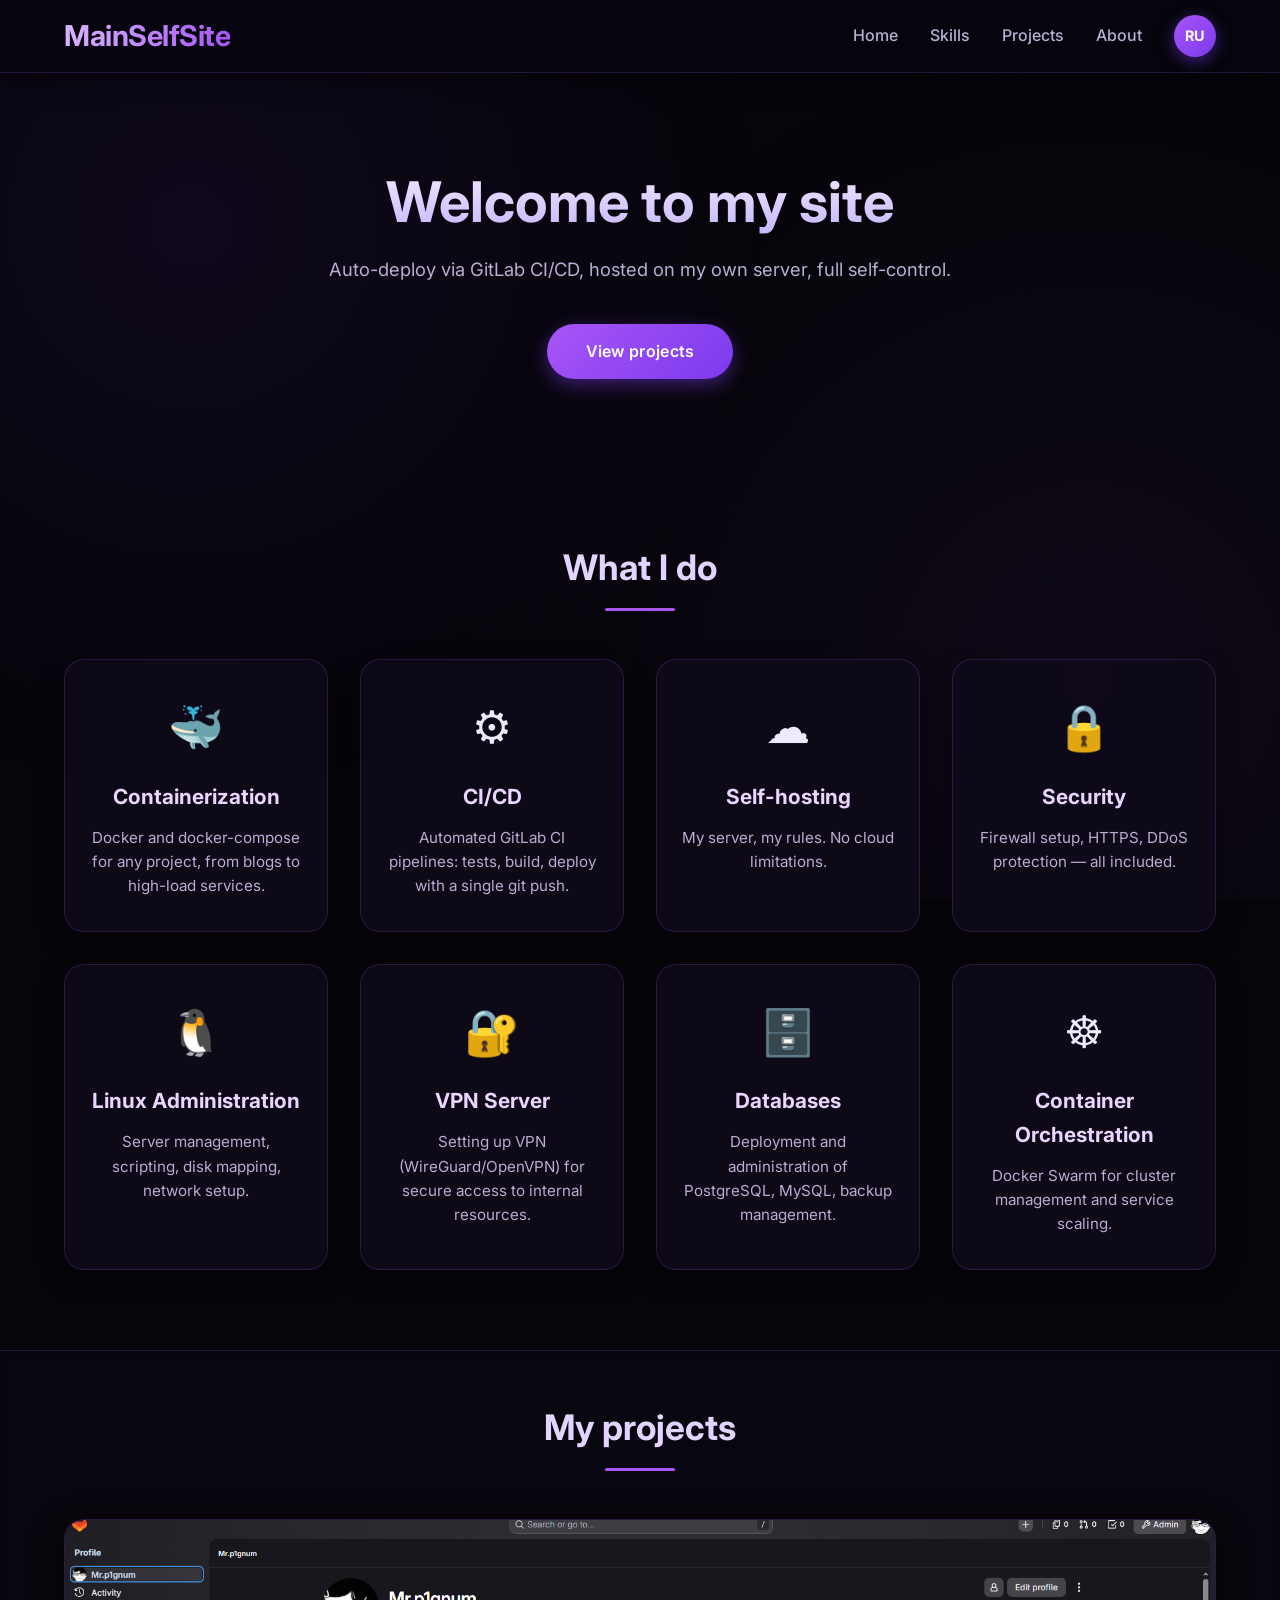
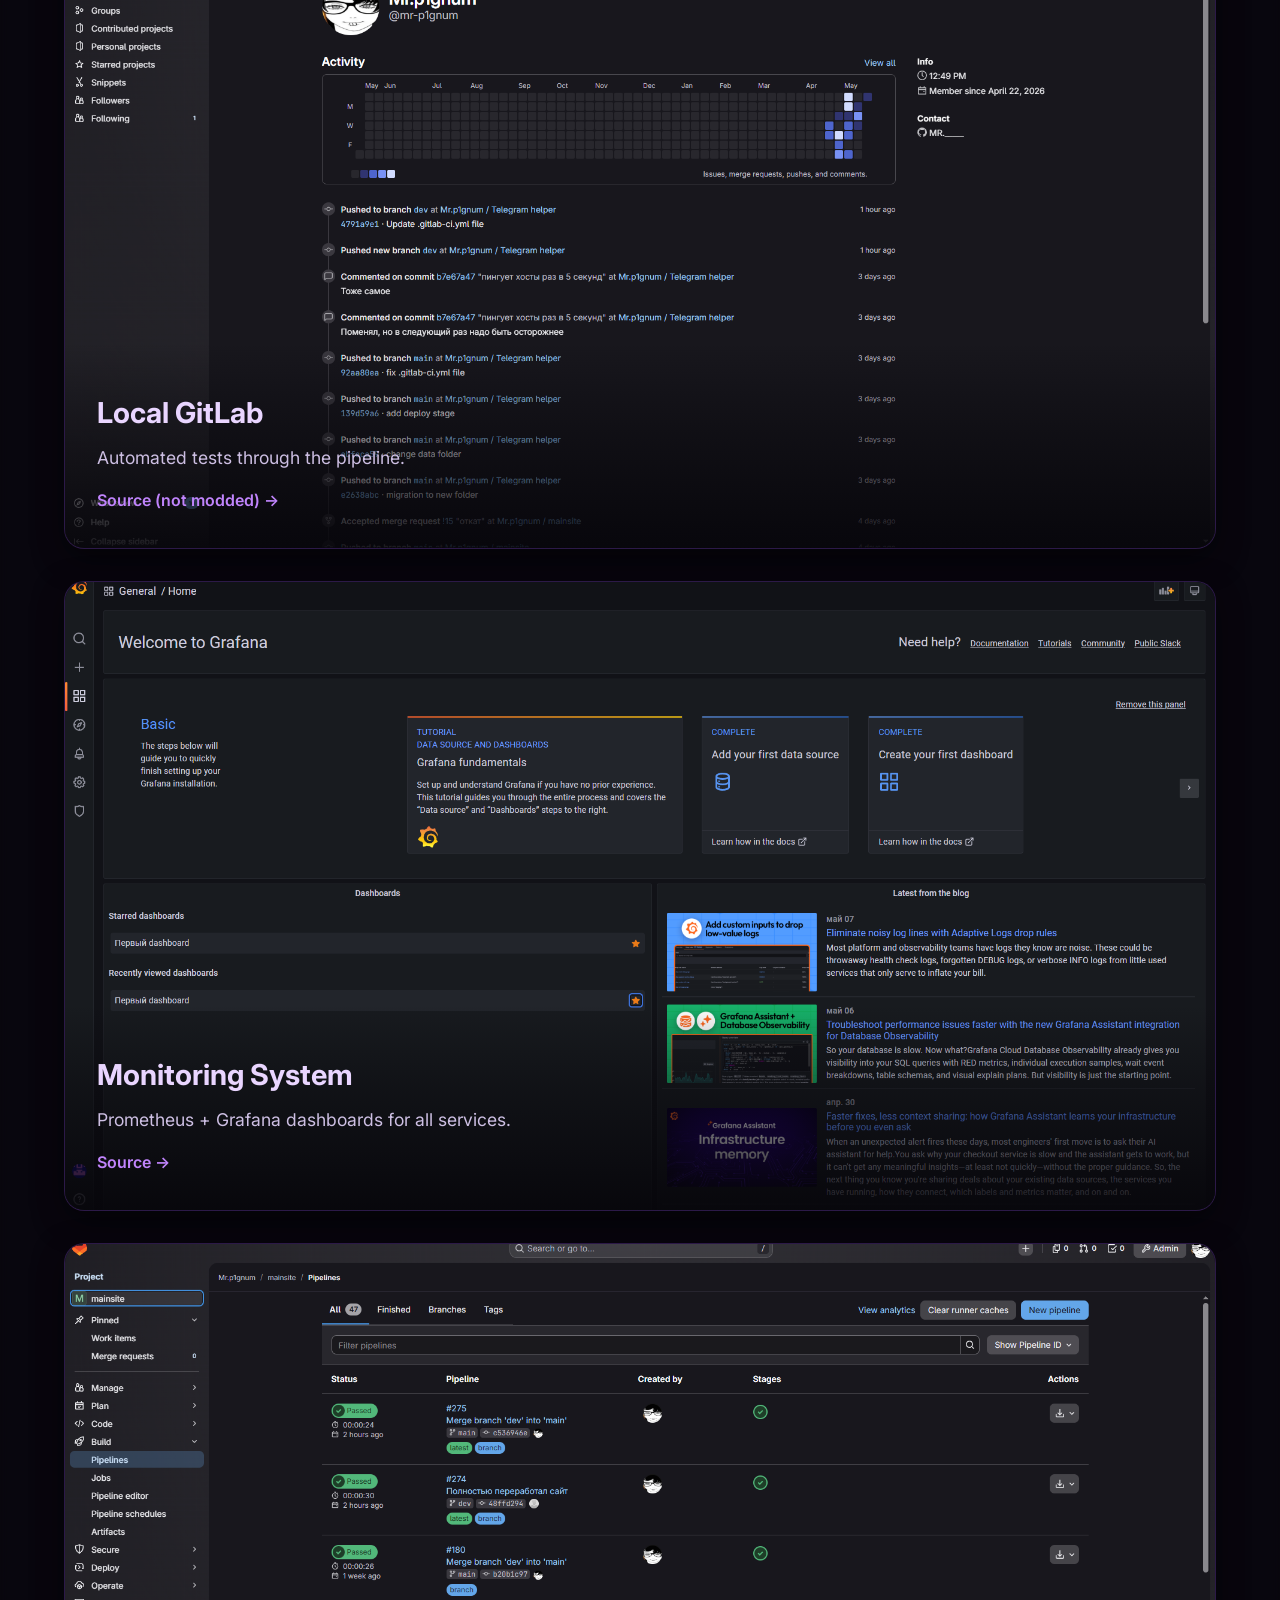
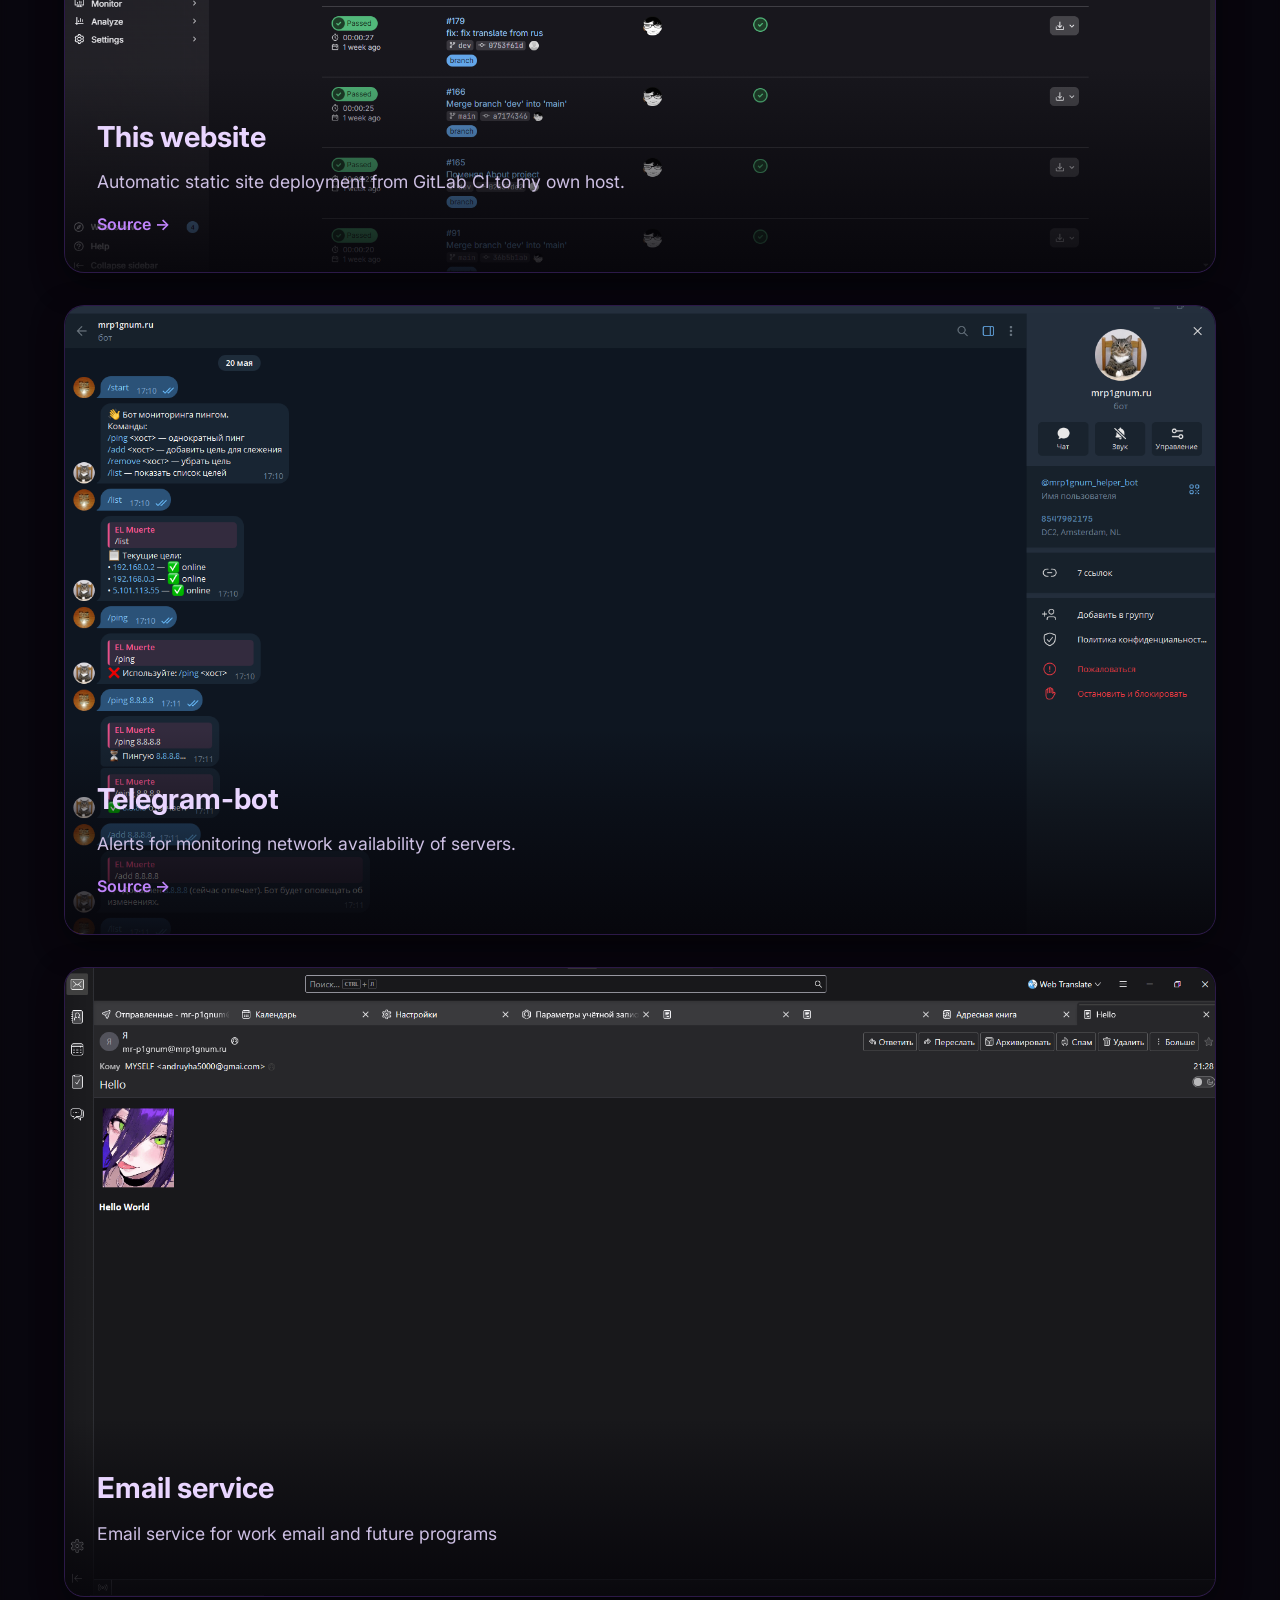
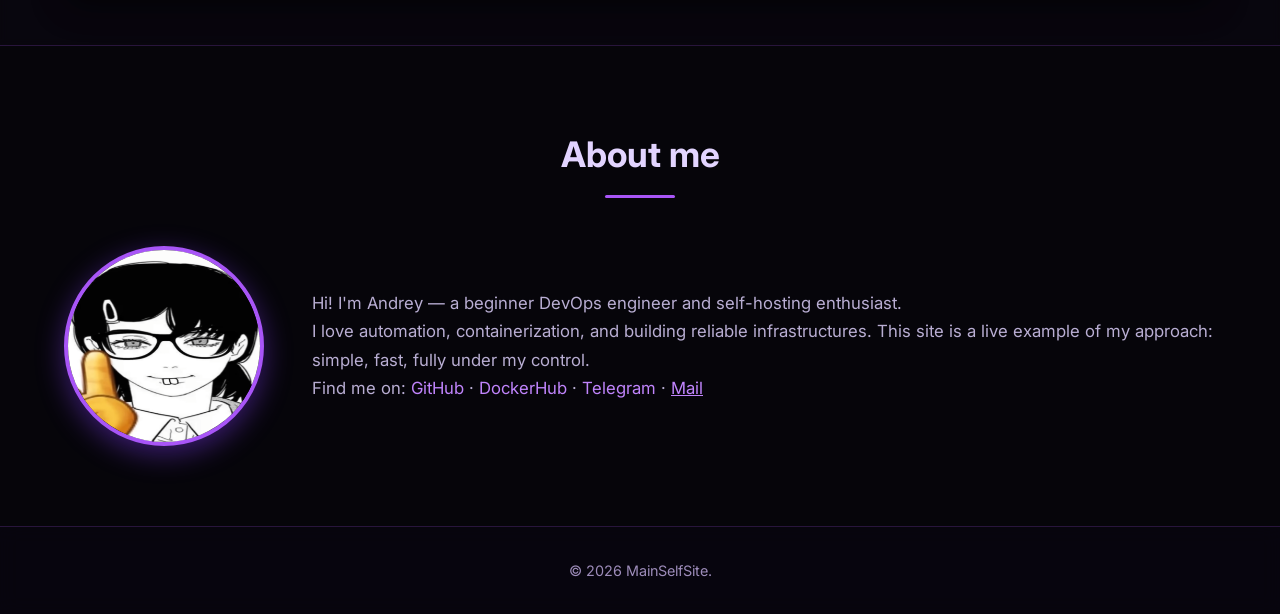
==== commit fb000fa2: "Merge pull request #1 from Mr-p1gnum/xp Xp" ====
--- a/index.html
+++ b/index.html
@@ -1,5 +1,3 @@
-<<<<<<< HEAD
-=======
 <!DOCTYPE html>
 <html lang="ru">
 <head>
@@ -159,5 +157,4 @@
 
     <script src="script.js"></script>
 </body>
-</html>
->>>>>>> 7a3d9166c4252347adcdb9617f466c69c43695e6
+</html>
--- a/style.css
+++ b/style.css
@@ -1,273 +1,592 @@
-/* ===== Глобальный сброс ===== */
 * {
     margin: 0;
     padding: 0;
     box-sizing: border-box;
 }
+
+:root {
+    --bg-deep: #06050a;
+    --bg-card: #0f0b1a;
+    --accent: #a855f7;
+    --accent-glow: #c084fc;
+    --text-primary: #ede9fe;
+    --text-secondary: #b9aed3;
+    --glass-bg: rgba(15, 11, 26, 0.8);
+    --glass-border: rgba(168, 85, 247, 0.2);
+}
+
 body {
-    background: #c8d8c0;
-    font-family: Tahoma, Verdana, Arial, sans-serif;
-    font-size: 12px;
-    color: #000;
-    padding: 10px;
-}
-/* ===== Контейнер ===== */
-#forum-wrapper {
-    max-width: 980px;
+    font-family: 'Inter', system-ui, -apple-system, sans-serif;
+    background: var(--bg-deep);
+    color: var(--text-primary);
+    line-height: 1.6;
+    min-height: 100vh;
+    overflow-x: hidden;
+}
+
+/* Анимированный фиолетовый фон */
+body::before {
+    content: '';
+    position: fixed;
+    inset: 0;
+    background: 
+        radial-gradient(circle at 15% 25%, rgba(124, 58, 237, 0.08) 0%, transparent 45%),
+        radial-gradient(circle at 85% 75%, rgba(168, 85, 247, 0.06) 0%, transparent 50%);
+    pointer-events: none;
+    z-index: 0;
+    animation: bgPulse 10s ease-in-out infinite alternate;
+}
+
+@keyframes bgPulse {
+    0% { opacity: 0.7; }
+    100% { opacity: 1; }
+}
+
+.container {
+    width: 90%;
+    max-width: 1200px;
     margin: 0 auto;
-    background: #e8f0e0;
-    border: 2px solid #0a1a0a;
-    border-color: #f0f8ea #0a1a0a #0a1a0a #f0f8ea;
-    padding: 4px;
-}
+    position: relative;
+    z-index: 1;
+}
+
+a {
+    text-decoration: none;
+    color: var(--accent-glow);
+    transition: color 0.3s;
+}
+
+a:hover {
+    color: #d8b4fe;
+}
+
 /* ===== Шапка ===== */
-#header {
-    background: #1a4a1a;
-    background: linear-gradient(180deg, #2a6a2a 0%, #0a3a0a 100%);
-    padding: 10px 16px;
-    border: 2px solid;
-    border-color: #5a9a5a #0a1a0a #0a1a0a #5a9a5a;
+header {
+    background: rgba(8, 6, 15, 0.85);
+    backdrop-filter: blur(20px);
+    -webkit-backdrop-filter: blur(20px);
+    border-bottom: 1px solid var(--glass-border);
+    padding: 0.8rem 0;
+    position: sticky;
+    top: 0;
+    z-index: 100;
+    box-shadow: 0 4px 20px rgba(0, 0, 0, 0.6);
+    transition: transform 0.3s ease;
+}
+
+@media (max-width: 768px) {
+    header.header-hidden {
+        transform: translateY(-100%);
+    }
+}
+
+nav {
     display: flex;
     justify-content: space-between;
     align-items: center;
     flex-wrap: wrap;
-}
-#header .logo {
+    gap: 1.2rem;
+}
+
+.logo {
+    font-size: 1.8rem;
+    font-weight: 700;
+    background: linear-gradient(to right, #d8b4fe, #a855f7);
+    -webkit-background-clip: text;
+    background-clip: text;
+    color: transparent;
+    letter-spacing: -0.5px;
+    white-space: nowrap;
+}
+
+.nav-links {
+    list-style: none;
+    display: flex;
+    align-items: center;
+    gap: 2rem;
+    flex-wrap: wrap;
+}
+
+.nav-links a {
+    color: var(--text-secondary);
+    font-weight: 500;
+    position: relative;
+    padding-bottom: 4px;
+    transition: color 0.3s;
+}
+
+.nav-links a::after {
+    content: '';
+    position: absolute;
+    left: 0;
+    bottom: 0;
+    width: 0;
+    height: 2px;
+    background: var(--accent);
+    transition: width 0.3s;
+}
+
+.nav-links a:hover {
+    color: var(--text-primary);
+}
+
+.nav-links a:hover::after {
+    width: 100%;
+}
+
+.lang-mini {
+    width: 42px;
+    height: 42px;
+    border-radius: 50%;
+    background: linear-gradient(135deg, #a855f7, #7c3aed);
+    color: white;
+    font-weight: 700;
+    font-size: 0.9rem;
+    font-family: inherit;
+    display: flex;
+    align-items: center;
+    justify-content: center;
+    cursor: pointer;
+    border: none;
+    transition: transform 0.3s, box-shadow 0.3s;
+    box-shadow: 0 4px 15px rgba(124, 58, 237, 0.5);
+}
+
+.lang-mini:hover {
+    transform: scale(1.08);
+    box-shadow: 0 6px 20px rgba(168, 85, 247, 0.7);
+}
+
+/* ===== Hero ===== */
+.hero {
+    padding: 6rem 0 5rem;
+    text-align: center;
+    position: relative;
+    z-index: 2;
+}
+
+.hero h1 {
+    font-size: clamp(2.2rem, 6vw, 3.5rem);
+    font-weight: 700;
+    margin-bottom: 1.2rem;
+    line-height: 1.2;
+    animation: fadeInUp 0.8s ease-out;
+    background: linear-gradient(to bottom, #f3e8ff, #c4b5fd);
+    -webkit-background-clip: text;
+    background-clip: text;
+    color: transparent;
+}
+
+.hero p {
+    font-size: 1.15rem;
+    color: var(--text-secondary);
+    max-width: 650px;
+    margin: 0 auto 2.5rem;
+    animation: fadeInUp 0.8s ease-out 0.15s both;
+}
+
+.btn {
+    display: inline-block;
+    background: linear-gradient(135deg, #a855f7, #7c3aed);
     color: #fff;
-    font-size: 22px;
-    font-weight: bold;
-    text-shadow: 2px 2px 0 #0a1a0a;
-    letter-spacing: 1px;
-}
-#header .logo span {
-    color: #b0e0a0;
-}
-#header .date {
-    color: #b0d0a0;
-    font-size: 11px;
-}
-/* ===== Меню ===== */
-#navbar {
-    background: #d0dcc8;
-    border: 2px solid;
-    border-color: #f0f8ea #6a8a5a #6a8a5a #f0f8ea;
-    padding: 4px 12px;
-    margin: 4px 0;
+    padding: 0.9rem 2.4rem;
+    border-radius: 50px;
+    font-weight: 600;
+    letter-spacing: 0.3px;
+    transition: transform 0.3s, box-shadow 0.3s;
+    box-shadow: 0 6px 18px rgba(124, 58, 237, 0.45);
+    animation: fadeInUp 0.8s ease-out 0.3s both;
+    border: none;
+    cursor: pointer;
+}
+
+.btn:hover {
+    transform: translateY(-3px);
+    box-shadow: 0 10px 25px rgba(168, 85, 247, 0.6);
+}
+
+@keyframes fadeInUp {
+    from { opacity: 0; transform: translateY(25px); }
+    to { opacity: 1; transform: translateY(0); }
+}
+
+/* ===== Общие секции ===== */
+section {
+    padding: 5rem 0;
+    position: relative;
+    z-index: 2;
+}
+
+.section-title {
+    text-align: center;
+    font-size: 2.2rem;
+    font-weight: 700;
+    margin-bottom: 3rem;
+    color: #e2d4ff;
+    position: relative;
+}
+
+.section-title::after {
+    content: '';
+    display: block;
+    width: 70px;
+    height: 3px;
+    background: var(--accent);
+    margin: 0.8rem auto 0;
+    border-radius: 5px;
+}
+
+/* ===== Навыки ===== */
+.features-grid {
+    display: grid;
+    grid-template-columns: repeat(auto-fit, minmax(250px, 1fr));
+    gap: 2rem;
+}
+
+.feature-card {
+    background: var(--glass-bg);
+    backdrop-filter: blur(8px);
+    border: 1px solid var(--glass-border);
+    border-radius: 20px;
+    padding: 2rem 1.5rem;
+    text-align: center;
+    transition: transform 0.3s, box-shadow 0.4s;
+    box-shadow: 0 8px 24px rgba(0, 0, 0, 0.4);
+    opacity: 0;
+    transform: translateY(30px);
+    transition: opacity 0.6s ease, transform 0.6s ease, box-shadow 0.3s;
+}
+
+.feature-card.revealed {
+    opacity: 1;
+    transform: translateY(0);
+}
+
+.feature-card:hover {
+    transform: translateY(-8px);
+    box-shadow: 0 15px 35px rgba(168, 85, 247, 0.25);
+    border-color: rgba(168, 85, 247, 0.4);
+}
+
+.feature-icon {
+    font-size: 2.8rem;
+    margin-bottom: 1rem;
+    display: block;
+}
+
+.feature-card h3 {
+    font-size: 1.3rem;
+    margin-bottom: 0.8rem;
+    color: #e9d5ff;
+}
+
+.feature-card p {
+    color: var(--text-secondary);
+    font-size: 0.95rem;
+}
+
+/* ===== ПРОЕКТЫ ===== */
+.projects-fullwidth {
+    padding: 3rem 0;
+    background: rgba(10, 7, 18, 0.6);
+    backdrop-filter: blur(4px);
+    border-top: 1px solid var(--glass-border);
+    border-bottom: 1px solid var(--glass-border);
+}
+
+.projects-list {
+    display: flex;
+    flex-direction: column;
+    gap: 2rem;
+}
+
+.project-card {
+    position: relative;
+    border-radius: 20px;
+    overflow: hidden;
+    background: #0d0a1c;
+    border: 1px solid var(--glass-border);
+    transition: transform 0.4s, box-shadow 0.4s;
+    box-shadow: 0 10px 30px rgba(0,0,0,0.5);
+    cursor: pointer;
+    height: 70vh;
+    width: 100%;
+    opacity: 0;
+    transform: translateY(30px);
+    transition: opacity 0.6s ease, transform 0.6s ease, box-shadow 0.4s;
+}
+
+.project-card.revealed {
+    opacity: 1;
+    transform: translateY(0);
+}
+
+.project-card:hover {
+    transform: translateY(-6px);
+    box-shadow: 0 20px 40px rgba(168, 85, 247, 0.3);
+    border-color: var(--accent);
+}
+
+.project-img {
+    width: 100%;
+    height: 100%;
+    object-fit: cover;
+    transition: transform 0.6s ease;
+    display: block;
+}
+
+.project-card:hover .project-img {
+    transform: scale(1.02);
+}
+
+.project-overlay {
+    position: absolute;
+    bottom: 0;
+    left: 0;
+    right: 0;
+    background: linear-gradient(to top, rgba(6,5,10,0.9) 0%, rgba(6,5,10,0.4) 60%, transparent 100%);
+    padding: 3rem 2rem 2rem;
+    color: white;
+    transition: background 0.4s;
+}
+
+.project-card:hover .project-overlay {
+    background: linear-gradient(to top, rgba(6,5,10,0.95) 0%, rgba(6,5,10,0.5) 70%, transparent 100%);
+}
+
+.project-overlay h3 {
+    font-size: 1.8rem;
+    margin-bottom: 0.5rem;
+    color: #e9d5ff;
+}
+
+.project-overlay p {
+    font-size: 1.1rem;
+    color: #cdbfe3;
+    margin-bottom: 1rem;
+    max-width: 80%;
+}
+
+.project-link {
+    display: inline-block;
+    font-weight: 600;
+    color: var(--accent-glow);
+    border-bottom: 2px solid transparent;
+    transition: border-color 0.3s, color 0.3s;
+    font-size: 1rem;
+}
+
+.project-link:hover {
+    border-bottom-color: var(--accent);
+    color: #d8b4fe;
+}
+
+/* ===== Лайтбокс ===== */
+.lightbox {
+    display: none;
+    position: fixed;
+    inset: 0;
+    background: rgba(0,0,0,0.92);
+    backdrop-filter: blur(6px);
+    z-index: 1000;
+    justify-content: center;
+    align-items: center;
+    flex-direction: column;
+    padding: 2rem;
+}
+
+.lightbox.active {
+    display: flex;
+}
+
+.lightbox img {
+    max-width: 90%;
+    max-height: 80vh;
+    border-radius: 16px;
+    box-shadow: 0 0 40px rgba(168, 85, 247, 0.3);
+    animation: zoomIn 0.3s ease;
+}
+
+@keyframes zoomIn {
+    from { transform: scale(0.9); opacity: 0; }
+    to { transform: scale(1); opacity: 1; }
+}
+
+.lightbox-close {
+    position: absolute;
+    top: 30px;
+    right: 40px;
+    font-size: 2.5rem;
+    color: white;
+    cursor: pointer;
+    transition: color 0.2s;
+    line-height: 1;
+    background: none;
+    border: none;
+}
+
+.lightbox-close:hover {
+    color: var(--accent-glow);
+}
+
+.lightbox-caption {
+    margin-top: 1rem;
+    color: var(--text-secondary);
+    font-size: 1rem;
+    text-align: center;
+}
+
+/* ===== Обо мне ===== */
+.about-flex {
     display: flex;
     flex-wrap: wrap;
-    gap: 8px;
-}
-#navbar a {
-    color: #1a3a1a;
-    text-decoration: none;
-    font-weight: bold;
-    font-size: 12px;
-    padding: 2px 6px;
-    border: 1px solid transparent;
-    cursor: pointer;
-}
-#navbar a:hover {
-    background: #1a4a1a;
-    color: #fff;
-    border-color: #f0f8ea #0a1a0a #0a1a0a #f0f8ea;
-}
-/* ===== Основной контент ===== */
-#content {
-    background: #f0f8ea;
-    border: 2px solid;
-    border-color: #f0f8ea #7a8a6a #7a8a6a #f0f8ea;
-    padding: 8px;
-    min-height: 400px;
-}
-/* ===== Стили форума (таблицы) ===== */
-.forum-table {
-    width: 100%;
-    border-collapse: collapse;
-    background: #fff;
-    border: 2px solid #6a8a5a;
-    margin-bottom: 16px;
-}
-.forum-table th {
-    background: #1a4a1a;
-    color: #fff;
-    font-weight: bold;
-    text-align: left;
-    padding: 6px 10px;
-    border: 1px solid #0a1a0a;
-    font-size: 12px;
-}
-.forum-table td {
-    padding: 6px 10px;
-    border: 1px solid #aabaa0;
-    vertical-align: middle;
-}
-.forum-table .row1 {
-    background: #f4fcf0;
-}
-.forum-table .row2 {
-    background: #e8f0e0;
-}
-.forum-table .topic-title a {
-    color: #1a3a1a;
-    text-decoration: none;
-}
-.forum-table .topic-title a:hover {
+    gap: 3rem;
+    align-items: center;
+    justify-content: center;
+}
+
+.about-photo {
+    width: 200px;
+    height: 200px;
+    border-radius: 50%;
+    object-fit: cover;
+    border: 4px solid var(--accent);
+    box-shadow: 0 8px 28px rgba(124, 58, 237, 0.45);
+    background: #2a1e4a;
+}
+
+.about-text {
+    flex: 1;
+    min-width: 280px;
+    color: var(--text-secondary);
+    font-size: 1.05rem;
+    line-height: 1.7;
+}
+
+/* ===== Подвал ===== */
+footer {
+    background: rgba(8, 6, 15, 0.9);
+    backdrop-filter: blur(10px);
+    text-align: center;
+    padding: 2rem 0;
+    color: #9d8cba;
+    font-size: 0.9rem;
+    border-top: 1px solid var(--glass-border);
+}
+
+.stats-btn {
+    background: none;
+    border: 1px solid var(--accent);
+    color: var(--accent-glow);
+    padding: 0.4rem 1.2rem;
+    border-radius: 30px;
+    cursor: pointer;
+    font-family: inherit;
+    font-weight: 500;
+    transition: all 0.3s;
+    margin-top: 0.8rem;
+}
+
+.stats-btn:hover {
+    background: var(--accent);
+    color: white;
+}
+
+/* ===== Статистика модалка ===== */
+.modal {
+    display: none;
+    position: fixed;
+    inset: 0;
+    background: rgba(0,0,0,0.75);
+    backdrop-filter: blur(4px);
+    z-index: 1000;
+    justify-content: center;
+    align-items: center;
+}
+
+.modal.active {
+    display: flex;
+}
+
+.modal-content {
+    background: var(--bg-card);
+    border: 1px solid var(--glass-border);
+    border-radius: 20px;
+    padding: 2rem;
+    max-width: 500px;
+    width: 90%;
+    max-height: 70vh;
+    overflow-y: auto;
+    color: var(--text-primary);
+    box-shadow: 0 20px 40px rgba(0,0,0,0.6);
+    animation: modalIn 0.3s ease;
+}
+
+@keyframes modalIn {
+    from { opacity: 0; transform: scale(0.95); }
+    to { opacity: 1; transform: scale(1); }
+}
+
+.modal-close {
+    float: right;
+    background: none;
+    border: none;
+    color: var(--text-secondary);
+    font-size: 1.5rem;
+    cursor: pointer;
+}
+
+.modal-close:hover { color: white; }
+
+.copy-email {
+    cursor: pointer;
+    color: #c084fc;
     text-decoration: underline;
 }
-.forum-table .last-post {
-    font-size: 11px;
-    color: #3a5a3a;
-}
-.forum-table .last-post a {
-    color: #1a4a1a;
-}
-/* ===== Сообщения в теме ===== */
-.post {
-    background: #fff;
-    border: 2px solid #6a8a5a;
-    margin-bottom: 8px;
-    display: table;
-    width: 100%;
-    border-collapse: collapse;
-}
-.post .post-author {
-    display: table-cell;
-    width: 180px;
-    background: #eef5e8;
-    border-right: 2px solid #6a8a5a;
-    padding: 10px;
-    vertical-align: top;
-}
-.post .post-author .avatar {
-    font-size: 48px;
-    text-align: center;
-    margin-bottom: 6px;
-}
-.post .post-author .username {
-    font-weight: bold;
-    font-size: 14px;
-    color: #1a3a1a;
-}
-.post .post-author .user-status {
-    font-size: 10px;
-    color: #3a6a3a;
-}
-.post .post-author .user-detail {
-    font-size: 10px;
-    color: #4a5a3a;
-    margin-top: 4px;
-}
-.post .post-body {
-    display: table-cell;
-    padding: 10px 14px;
-    vertical-align: top;
-    background: #fff;
-}
-.post .post-body .post-header {
-    display: flex;
-    justify-content: space-between;
-    border-bottom: 1px solid #c0d0b0;
-    padding-bottom: 4px;
-    margin-bottom: 8px;
-    font-size: 11px;
-    color: #3a5a3a;
-}
-.post .post-body .post-header .post-date {
-    color: #4a6a3a;
-}
-.post .post-body .post-content {
-    font-size: 13px;
-    line-height: 1.6;
-    color: #111;
-}
-.post .post-body .post-content a {
-    color: #1a4a1a;
-}
-.post .post-body .post-content a:hover {
-    color: #2a7a2a;
-}
-.post .post-body .post-signature {
-    margin-top: 12px;
-    padding-top: 6px;
-    border-top: 1px solid #c0d0b0;
-    font-size: 11px;
-    color: #4a5a3a;
-}
-/* ===== Кнопки ===== */
-.button {
-    display: inline-block;
-    background: #d0dcc8;
-    border: 2px solid;
-    border-color: #f0f8ea #6a8a5a #6a8a5a #f0f8ea;
-    color: #1a3a1a;
-    padding: 2px 12px;
-    font-size: 11px;
-    font-weight: bold;
-    cursor: pointer;
-    text-decoration: none;
-    font-family: Tahoma, sans-serif;
-}
-.button:hover {
-    background: #e0ece0;
-}
-.button:active {
-    border-color: #6a8a5a #f0f8ea #f0f8ea #6a8a5a;
-}
-.button-primary {
-    background: #1a4a1a;
-    border-color: #5a9a5a #0a1a0a #0a1a0a #5a9a5a;
-    color: #fff;
-}
-.button-primary:hover {
-    background: #2a6a2a;
-}
-.button-primary:active {
-    border-color: #0a1a0a #5a9a5a #5a9a5a #0a1a0a;
-}
-/* ===== Футер ===== */
-#footer {
-    background: #d0dcc8;
-    border: 2px solid;
-    border-color: #f0f8ea #6a8a5a #6a8a5a #f0f8ea;
-    padding: 6px 12px;
-    margin-top: 4px;
-    text-align: center;
-    font-size: 10px;
-    color: #1a3a1a;
-}
-/* ===== Скрытые блоки (для переключения) ===== */
-.forum-section {
-    display: none;
-}
-.forum-section.active {
-    display: block;
-}
-/* ===== Убираем все скругления ===== */
-* {
-    border-radius: 0 !important;
-}
-/* ===== Адаптив ===== */
-@media (max-width: 700px) {
-    .post .post-author {
-        display: block;
-        width: 100%;
-        border-right: none;
-        border-bottom: 2px solid #6a8a5a;
-    }
-    .post .post-body {
-        display: block;
-    }
-    #header {
+.copy-email:hover {
+    color: #c084fc;
+}
+
+.stats-list {
+    list-style: none;
+    padding: 0;
+    margin-top: 1rem;
+}
+
+.stats-list li {
+    padding: 0.5rem 0;
+    border-bottom: 1px solid rgba(168,85,247,0.1);
+    font-size: 0.9rem;
+}
+
+/* ===== Адаптивность ===== */
+@media (max-width: 768px) {
+    nav {
         flex-direction: column;
         align-items: flex-start;
-        gap: 4px;
-    }
-    .forum-table th, .forum-table td {
-        padding: 4px 6px;
-        font-size: 11px;
-    }
-    #navbar a {
-        font-size: 10px;
-        padding: 2px 4px;
+    }
+    .nav-links {
+        justify-content: center;
+        width: 100%;
+        gap: 1rem;
+    }
+    .hero {
+        padding: 4rem 0 3rem;
+    }
+    section {
+        padding: 3rem 0;
+    }
+    .project-card {
+        height: 50vh;
+    }
+    .project-overlay h3 {
+        font-size: 1.4rem;
+    }
+    .about-flex {
+        flex-direction: column;
+        text-align: center;
+    }
+    .features-grid {
+        grid-template-columns: 1fr;
     }
 }
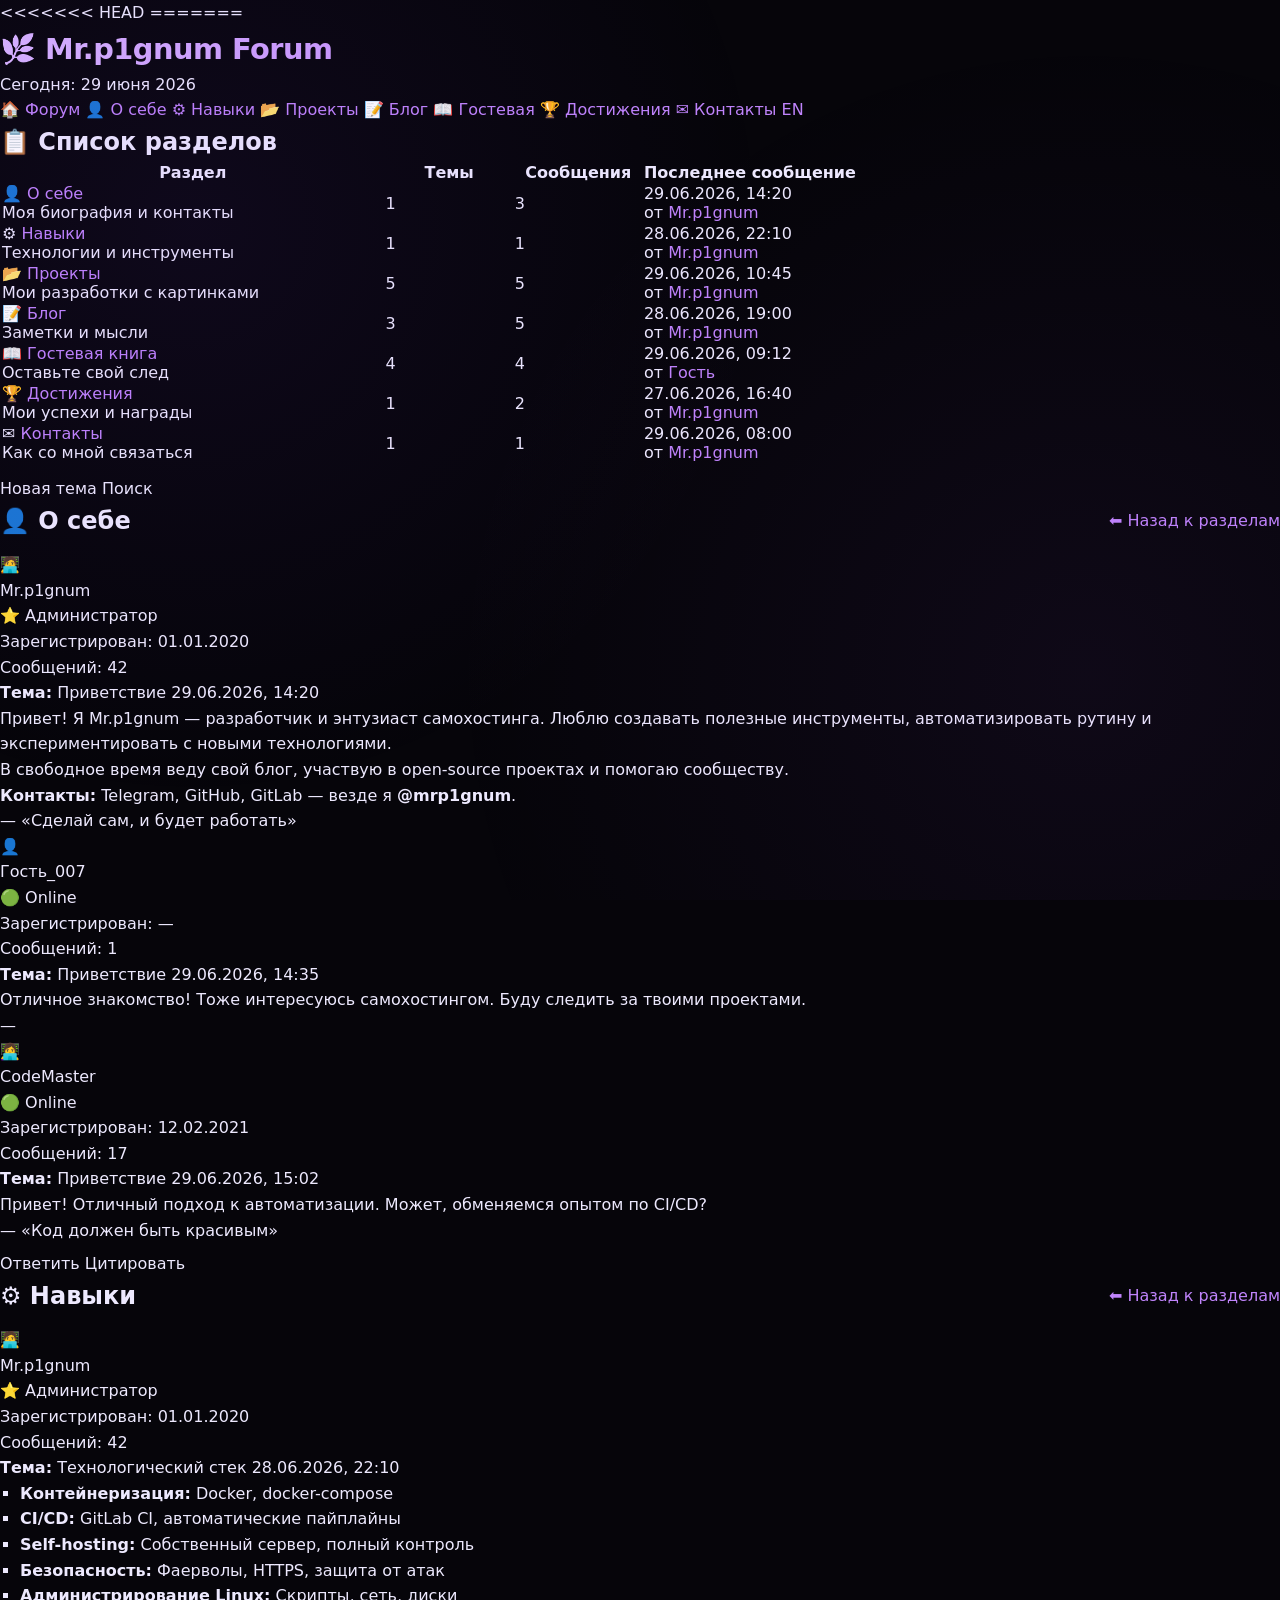
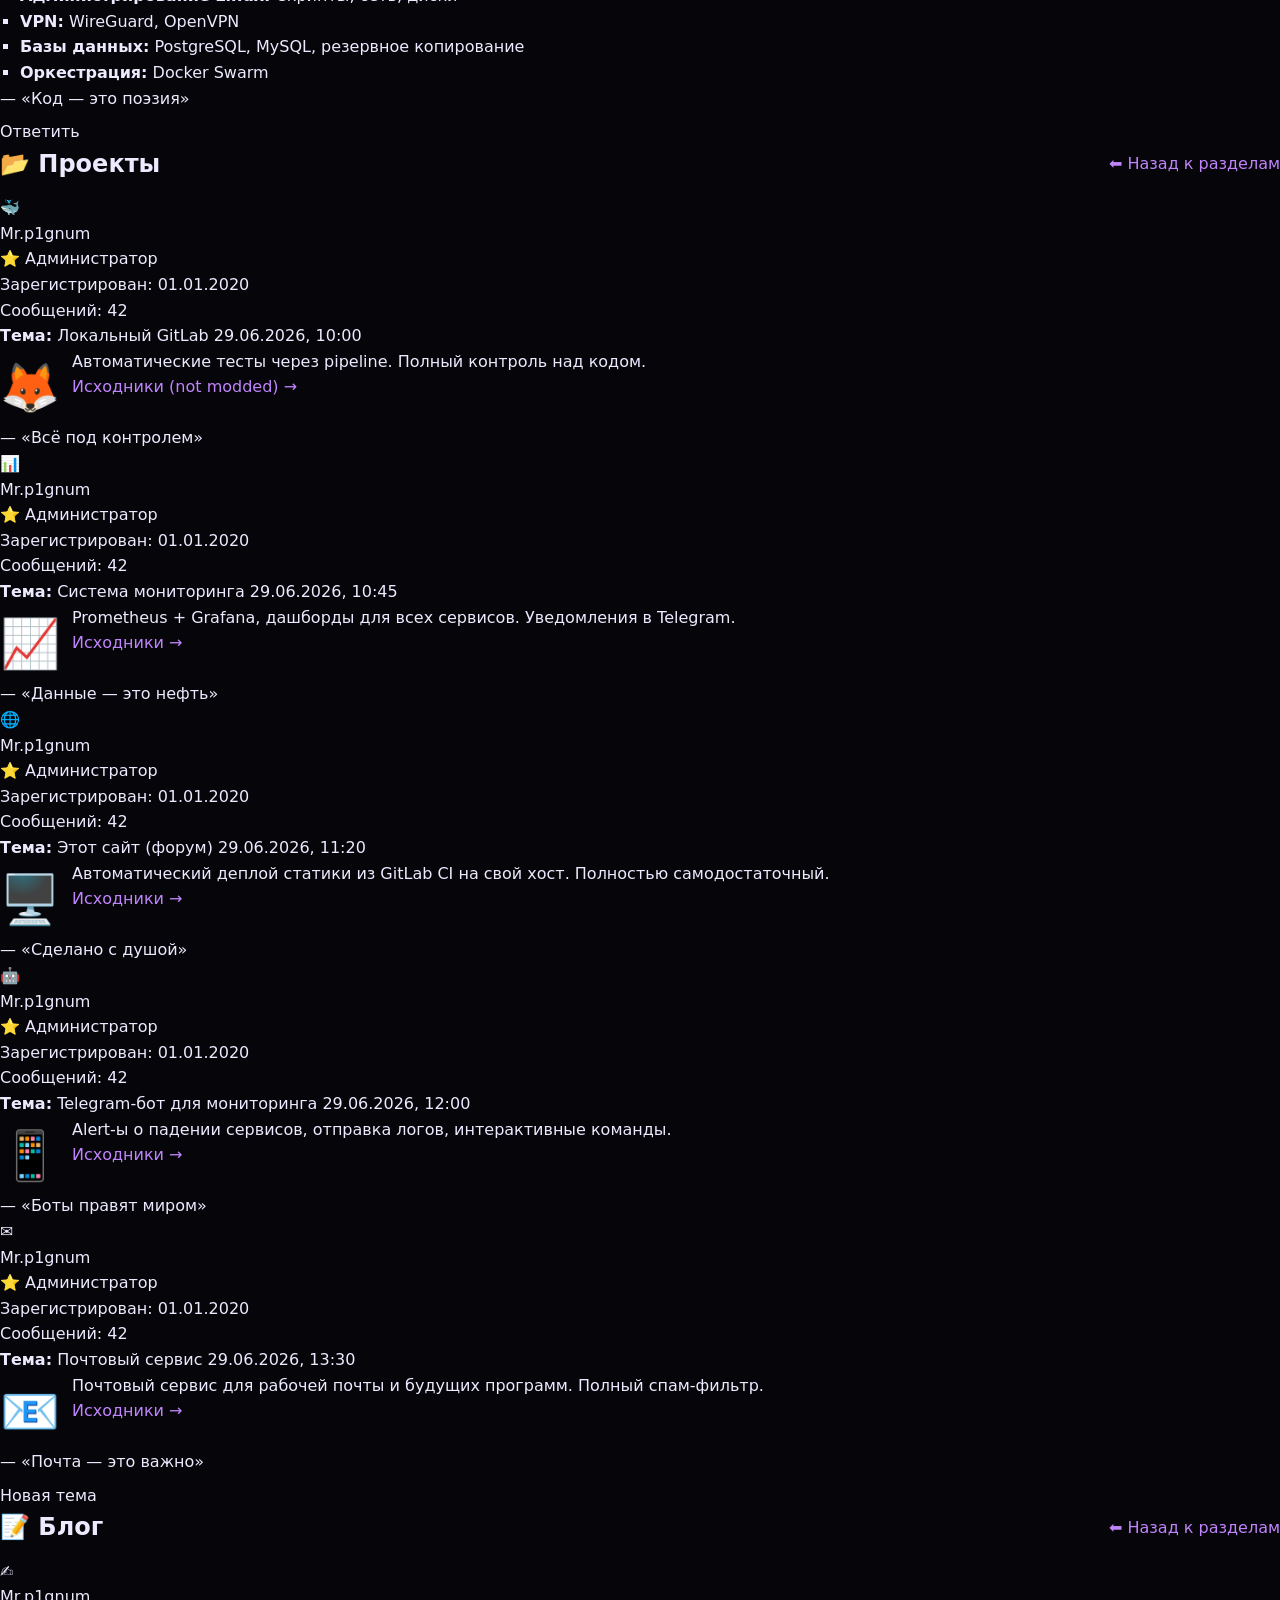
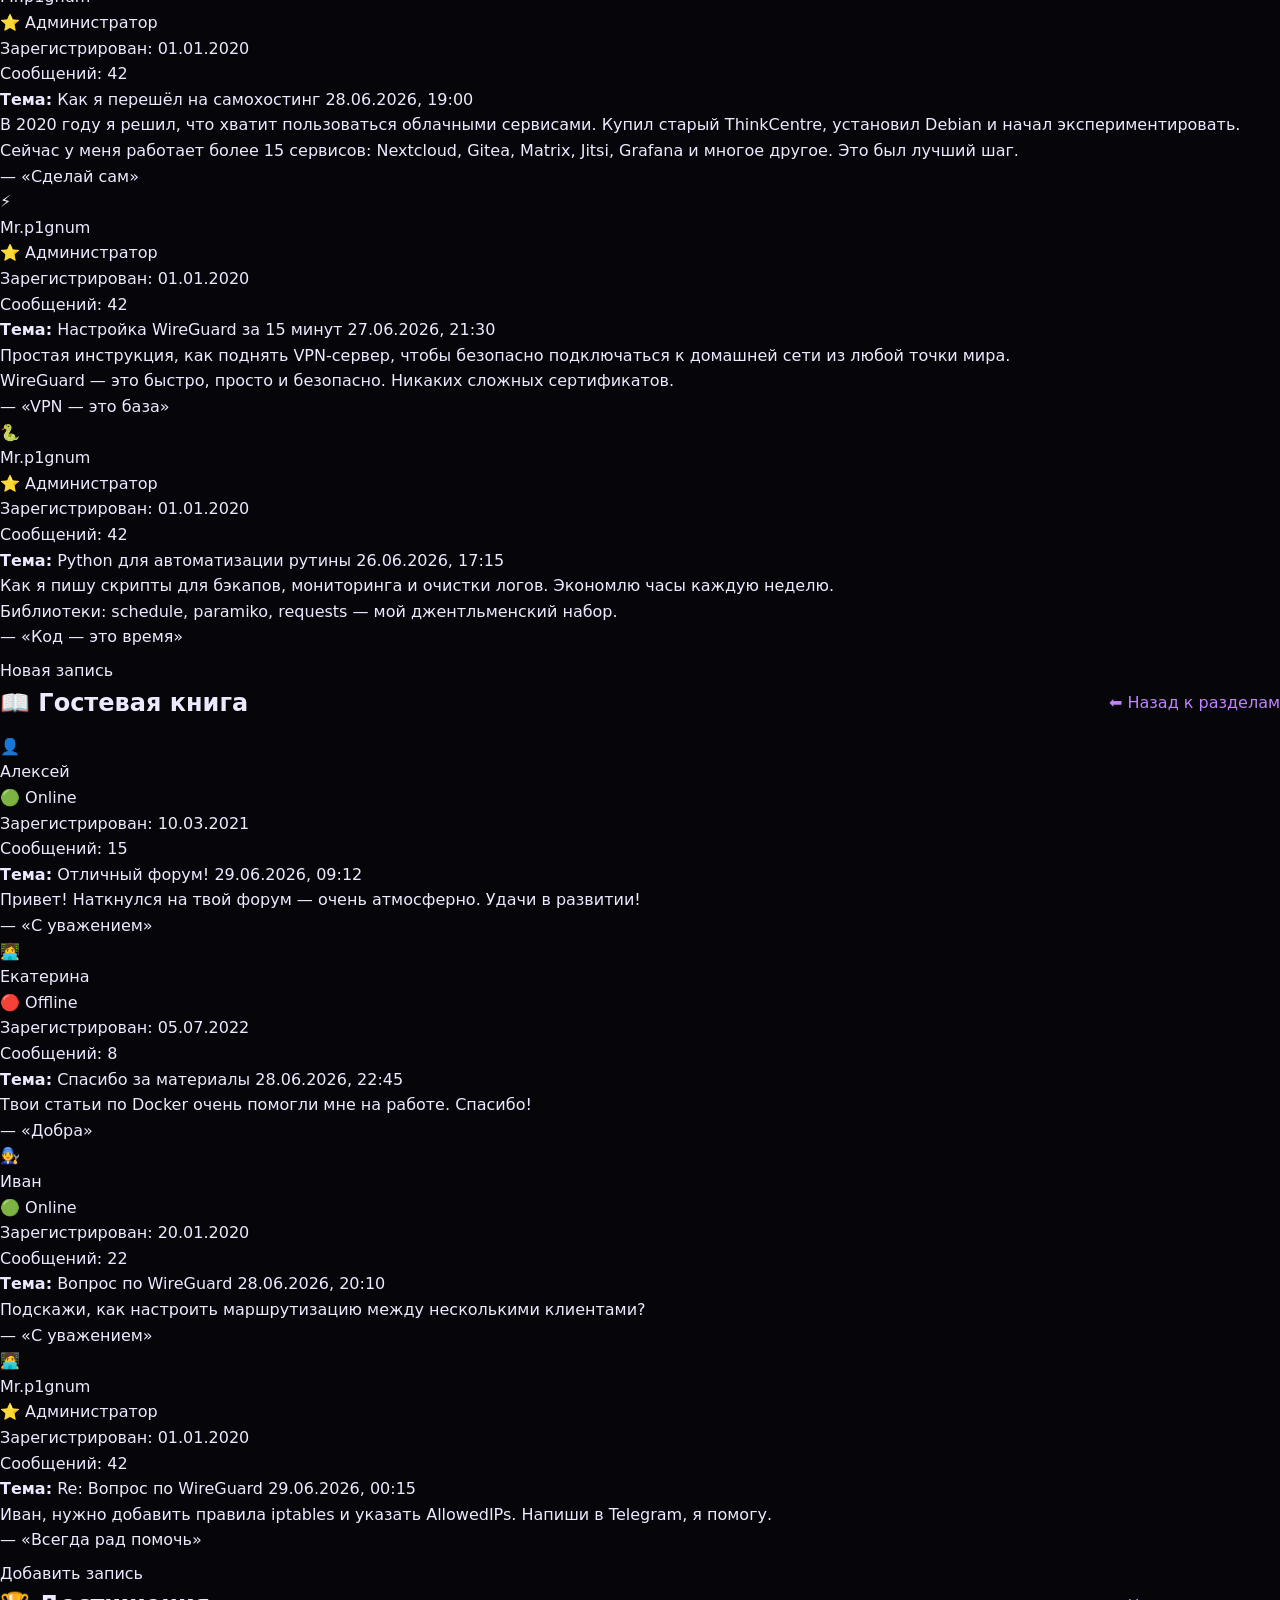
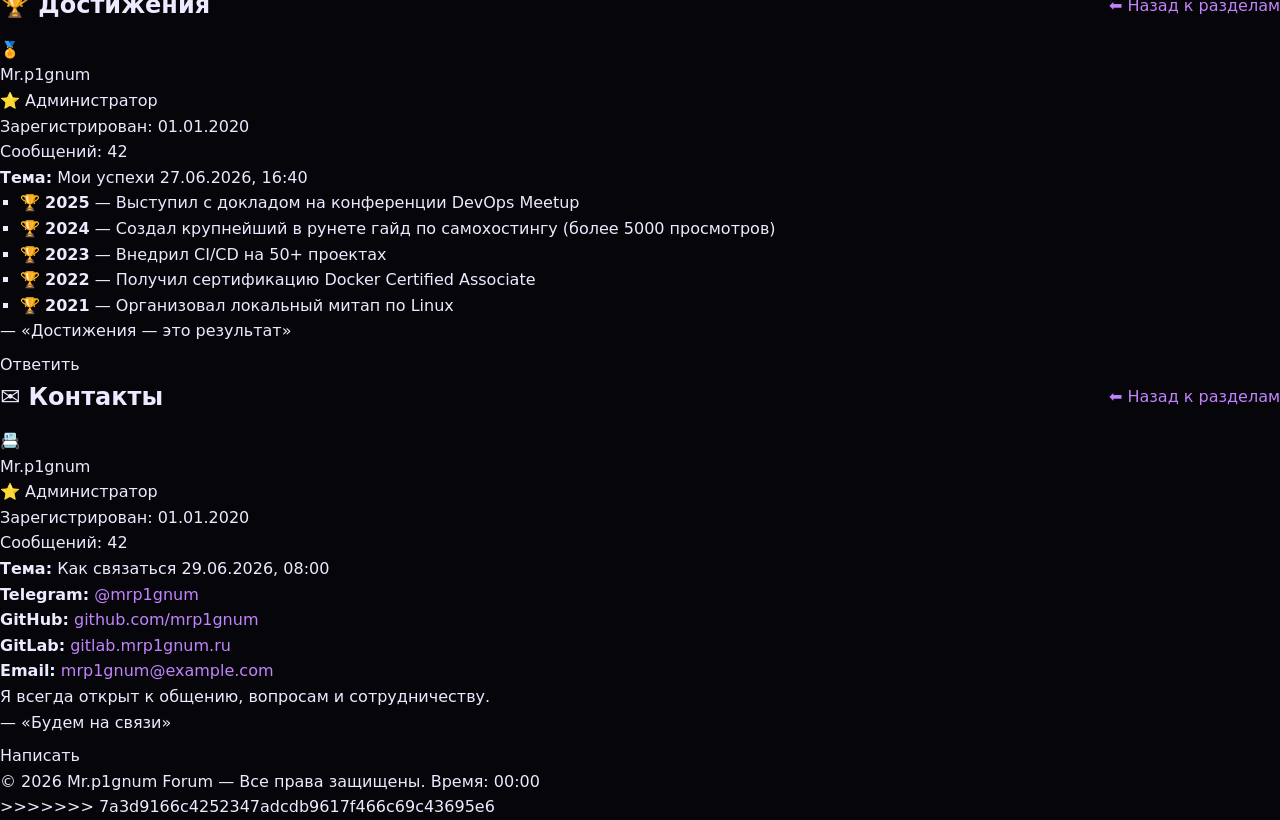
==== commit 02cefa0f: "Merge branch 'main' of ssh://gitlab.mrp1gnum.ru:822/mrp1gnum/mainsite into dev" ====
--- a/index.html
+++ b/index.html
@@ -1,160 +1,606 @@
+<<<<<<< HEAD
+=======
 <!DOCTYPE html>
 <html lang="ru">
 <head>
-    <meta charset="UTF-8">
-    <meta name="viewport" content="width=device-width, initial-scale=1.0">
-    <title>Mr.P1gnum · DevOps & Self-hosting</title>
-    <link rel="icon" type="image/png" sizes="32x32" href="png/head.png">
-    <link rel="preconnect" href="https://fonts.googleapis.com">
-    <link rel="preconnect" href="https://fonts.gstatic.com" crossorigin>
-    <link href="https://fonts.googleapis.com/css2?family=Inter:opsz,wght@14..32,400;14..32,600;14..32,700&display=swap" rel="stylesheet">
-    <link rel="stylesheet" href="style.css">
+    <meta charset="UTF-8" />
+    <meta name="viewport" content="width=device-width, initial-scale=1.0" />
+    <title>Mr.p1gnum — Форум-визитка</title>
+    <link rel="stylesheet" href="style.css" />
 </head>
 <body>
-    <header>
-        <div class="container">
-            <nav>
-                <a href="#" class="logo" data-i18n="logo">MainSelfSite</a>
-                <ul class="nav-links">
-                    <li><a href="#home" data-i18n="nav_home">Главная</a></li>
-                    <li><a href="#features" data-i18n="nav_features">Навыки</a></li>
-                    <li><a href="#projects" data-i18n="nav_projects">Проекты</a></li>
-                    <li><a href="#about" data-i18n="nav_about">О себе</a></li>
-                    <li>
-                        <button id="langToggle" class="lang-mini" aria-label="Переключить язык">EN</button>
-                    </li>
-                </ul>
-            </nav>
-        </div>
-    </header>
-
-    <main>
-        <section id="home" class="hero">
-            <div class="container">
-                <h1 data-i18n="hero_title">Добро пожаловать на мой сайт</h1>
-                <p data-i18n="hero_desc">
-                    Автоматический деплой через Gitlab CI/CD, хранение на своём сервере, полный самоконтроль.
-                </p>
-                <a href="#projects" class="btn" data-i18n="hero_btn">Смотреть проекты</a>
-            </div>
-        </section>
-
-        <section id="features" class="container">
-            <h2 class="section-title" data-i18n="features_title">Что я умею</h2>
-            <div class="features-grid">
-                <div class="feature-card" data-animate>
-                    <span class="feature-icon">🐳</span>
-                    <h3 data-i18n="feature1_title">Контейнеризация</h3>
-                    <p data-i18n="feature1_desc">Docker и docker-compose для любых проектов: от блога до высоконагруженных сервисов.</p>
-                </div>
-                <div class="feature-card" data-animate>
-                    <span class="feature-icon">⚙️</span>
-                    <h3 data-i18n="feature2_title">CI/CD</h3>
-                    <p data-i18n="feature2_desc">Автоматические пайплайны GitLab CI: тесты, сборка, деплой одной командой git push.</p>
-                </div>
-                <div class="feature-card" data-animate>
-                    <span class="feature-icon">☁️</span>
-                    <h3 data-i18n="feature3_title">Self-hosting</h3>
-                    <p data-i18n="feature3_desc">Собственный сервер, свои правила. Никаких облачных ограничений.</p>
-                </div>
-                <div class="feature-card" data-animate>
-                    <span class="feature-icon">🔒</span>
-                    <h3 data-i18n="feature4_title">Безопасность</h3>
-                    <p data-i18n="feature4_desc">Настройка фаерволов, HTTPS, защита от атак — всё включено.</p>
-                </div>
-                <div class="feature-card" data-animate>
-                    <span class="feature-icon">🐧</span>
-                    <h3 data-i18n="feature5_title">Администрирование Linux</h3>
-                    <p data-i18n="feature5_desc">Управление серверами, написание скриптов, маппинг дисков, настройка сети.</p>
-                </div>
-                <div class="feature-card" data-animate>
-                    <span class="feature-icon">🔐</span>
-                    <h3 data-i18n="feature6_title">VPN сервер</h3>
-                    <p data-i18n="feature6_desc">Поднятие и настройка VPN (WireGuard/OpenVPN) для защищённого доступа к внутренним ресурсам.</p>
-                </div>
-                <div class="feature-card" data-animate>
-                    <span class="feature-icon">🗄️</span>
-                    <h3 data-i18n="feature7_title">Базы данных</h3>
-                    <p data-i18n="feature7_desc">Развёртывание и администрирование PostgreSQL, MySQL, резервное копирование.</p>
-                </div>
-                <div class="feature-card" data-animate>
-                    <div class="feature-icon">☸️</div>
-                    <h3 data-i18n="feature8_title">Оркестрация контейнеров</h3>
-                    <p data-i18n="feature8_desc">Docker Swarm для управления кластерами и масштабирования сервисов.</p>
-                </div>
-            </div>
-        </section>
-
-        <div id="projects" class="projects-fullwidth">
-            <div class="container">
-                <h2 class="section-title" data-i18n="projects_title">Мои проекты</h2>
-                <div class="projects-list">
-                    <div class="project-card" data-lightbox-src="png/gitlab2.png" data-i18n-caption="project1_title" data-animate>
-                        <img class="project-img" src="png/gitlab.png" alt="DevOps инструмент" loading="lazy">
-                        <div class="project-overlay">
-                            <h3 data-i18n="project1_title">Локальный GitLab</h3>
-                            <p data-i18n="project1_desc">Автоматические тесты через pipeline.</p>
-                            <a href="https://github.com/Mr-p1gnum/gitlabCI" target="_blank" rel="noopener" class="project-link" data-i18n="project1_link">Исходники(not mod.) →</a>
+
+<div id="forum-wrapper">
+    <!-- ===== ШАПКА ===== -->
+    <div id="header">
+        <div class="logo">🌿 <span id="logo-text">Mr.p1gnum Forum</span></div>
+        <div class="date" id="header-date">Сегодня: 29 июня 2026</div>
+    </div>
+
+    <!-- ===== МЕНЮ ===== -->
+    <div id="navbar">
+        <a href="#" onclick="showSection('index'); return false;" id="nav-index">🏠 Форум</a>
+        <a href="#" onclick="showSection('about'); return false;" id="nav-about">👤 О себе</a>
+        <a href="#" onclick="showSection('skills'); return false;" id="nav-skills">⚙️ Навыки</a>
+        <a href="#" onclick="showSection('projects'); return false;" id="nav-projects">📂 Проекты</a>
+        <a href="#" onclick="showSection('blog'); return false;" id="nav-blog">📝 Блог</a>
+        <a href="#" onclick="showSection('guestbook'); return false;" id="nav-guestbook">📖 Гостевая</a>
+        <a href="#" onclick="showSection('achievements'); return false;" id="nav-achievements">🏆 Достижения</a>
+        <a href="#" onclick="showSection('contacts'); return false;" id="nav-contacts">✉️ Контакты</a>
+        <span style="flex:1;"></span>
+        <a href="#" id="lang-switch">EN</a>
+    </div>
+
+    <!-- ===== КОНТЕНТ ===== -->
+    <div id="content">
+
+        <!-- ===== ГЛАВНАЯ (индекс) ===== -->
+        <div id="section-index" class="forum-section active">
+            <h2 id="index-title">📋 Список разделов</h2>
+            <table class="forum-table">
+                <thead>
+                    <tr>
+                        <th style="width:45%;" id="index-th-forum">Раздел</th>
+                        <th style="width:15%;" id="index-th-topics">Темы</th>
+                        <th style="width:15%;" id="index-th-posts">Сообщения</th>
+                        <th style="width:25%;" id="index-th-last">Последнее сообщение</th>
+                    </tr>
+                </thead>
+                <tbody>
+                    <tr class="row1">
+                        <td><span class="topic-title">👤 <a href="#" onclick="showSection('about'); return false;" id="index-link-about">О себе</a></span><br /><span class="desc" id="index-desc-about">Моя биография и контакты</span></td>
+                        <td>1</td>
+                        <td>3</td>
+                        <td class="last-post">29.06.2026, 14:20<br />от <a href="#">Mr.p1gnum</a></td>
+                    </tr>
+                    <tr class="row2">
+                        <td><span class="topic-title">⚙️ <a href="#" onclick="showSection('skills'); return false;" id="index-link-skills">Навыки</a></span><br /><span class="desc" id="index-desc-skills">Технологии и инструменты</span></td>
+                        <td>1</td>
+                        <td>1</td>
+                        <td class="last-post">28.06.2026, 22:10<br />от <a href="#">Mr.p1gnum</a></td>
+                    </tr>
+                    <tr class="row1">
+                        <td><span class="topic-title">📂 <a href="#" onclick="showSection('projects'); return false;" id="index-link-projects">Проекты</a></span><br /><span class="desc" id="index-desc-projects">Мои разработки с картинками</span></td>
+                        <td>5</td>
+                        <td>5</td>
+                        <td class="last-post">29.06.2026, 10:45<br />от <a href="#">Mr.p1gnum</a></td>
+                    </tr>
+                    <tr class="row2">
+                        <td><span class="topic-title">📝 <a href="#" onclick="showSection('blog'); return false;" id="index-link-blog">Блог</a></span><br /><span class="desc" id="index-desc-blog">Заметки и мысли</span></td>
+                        <td>3</td>
+                        <td>5</td>
+                        <td class="last-post">28.06.2026, 19:00<br />от <a href="#">Mr.p1gnum</a></td>
+                    </tr>
+                    <tr class="row1">
+                        <td><span class="topic-title">📖 <a href="#" onclick="showSection('guestbook'); return false;" id="index-link-guestbook">Гостевая книга</a></span><br /><span class="desc" id="index-desc-guestbook">Оставьте свой след</span></td>
+                        <td>4</td>
+                        <td>4</td>
+                        <td class="last-post">29.06.2026, 09:12<br />от <a href="#">Гость</a></td>
+                    </tr>
+                    <tr class="row2">
+                        <td><span class="topic-title">🏆 <a href="#" onclick="showSection('achievements'); return false;" id="index-link-achievements">Достижения</a></span><br /><span class="desc" id="index-desc-achievements">Мои успехи и награды</span></td>
+                        <td>1</td>
+                        <td>2</td>
+                        <td class="last-post">27.06.2026, 16:40<br />от <a href="#">Mr.p1gnum</a></td>
+                    </tr>
+                    <tr class="row1">
+                        <td><span class="topic-title">✉️ <a href="#" onclick="showSection('contacts'); return false;" id="index-link-contacts">Контакты</a></span><br /><span class="desc" id="index-desc-contacts">Как со мной связаться</span></td>
+                        <td>1</td>
+                        <td>1</td>
+                        <td class="last-post">29.06.2026, 08:00<br />от <a href="#">Mr.p1gnum</a></td>
+                    </tr>
+                </tbody>
+            </table>
+            <div style="margin-top:12px;">
+                <span class="button button-primary" id="index-btn-newtopic" onclick="alert('Добро пожаловать на форум!')">Новая тема</span>
+                <span class="button" id="index-btn-search" onclick="alert('Поиск по форуму')">Поиск</span>
+            </div>
+        </div>
+
+        <!-- ===== РАЗДЕЛ: О себе ===== -->
+        <div id="section-about" class="forum-section">
+            <div style="display:flex; justify-content:space-between; align-items:center; margin-bottom:12px;">
+                <h2 id="about-title">👤 О себе</h2>
+                <span><a href="#" onclick="showSection('index'); return false;" class="button" id="about-back">⬅ Назад к разделам</a></span>
+            </div>
+            <div class="post">
+                <div class="post-author">
+                    <div class="avatar">🧑‍💻</div>
+                    <div class="username">Mr.p1gnum</div>
+                    <div class="user-status">⭐ Администратор</div>
+                    <div class="user-detail" id="about-reg">Зарегистрирован: 01.01.2020</div>
+                    <div class="user-detail" id="about-posts">Сообщений: 42</div>
+                </div>
+                <div class="post-body">
+                    <div class="post-header">
+                        <span id="about-topic-title"><strong>Тема:</strong> Приветствие</span>
+                        <span class="post-date">29.06.2026, 14:20</span>
+                    </div>
+                    <div class="post-content" id="about-content">
+                        <p>Привет! Я Mr.p1gnum — разработчик и энтузиаст самохостинга. Люблю создавать полезные инструменты, автоматизировать рутину и экспериментировать с новыми технологиями.</p>
+                        <p>В свободное время веду свой блог, участвую в open-source проектах и помогаю сообществу.</p>
+                        <p><strong>Контакты:</strong> Telegram, GitHub, GitLab — везде я <strong>@mrp1gnum</strong>.</p>
+                    </div>
+                    <div class="post-signature" id="about-sig">— «Сделай сам, и будет работать»</div>
+                </div>
+            </div>
+            <!-- Дополнительные комментарии -->
+            <div class="post">
+                <div class="post-author">
+                    <div class="avatar">👤</div>
+                    <div class="username">Гость_007</div>
+                    <div class="user-status">🟢 Online</div>
+                    <div class="user-detail">Зарегистрирован: —</div>
+                    <div class="user-detail">Сообщений: 1</div>
+                </div>
+                <div class="post-body">
+                    <div class="post-header">
+                        <span><strong>Тема:</strong> Приветствие</span>
+                        <span class="post-date">29.06.2026, 14:35</span>
+                    </div>
+                    <div class="post-content" id="about-comment1">
+                        <p>Отличное знакомство! Тоже интересуюсь самохостингом. Буду следить за твоими проектами.</p>
+                    </div>
+                    <div class="post-signature">—</div>
+                </div>
+            </div>
+            <div class="post">
+                <div class="post-author">
+                    <div class="avatar">👩‍💻</div>
+                    <div class="username">CodeMaster</div>
+                    <div class="user-status">🟢 Online</div>
+                    <div class="user-detail">Зарегистрирован: 12.02.2021</div>
+                    <div class="user-detail">Сообщений: 17</div>
+                </div>
+                <div class="post-body">
+                    <div class="post-header">
+                        <span><strong>Тема:</strong> Приветствие</span>
+                        <span class="post-date">29.06.2026, 15:02</span>
+                    </div>
+                    <div class="post-content" id="about-comment2">
+                        <p>Привет! Отличный подход к автоматизации. Может, обменяемся опытом по CI/CD?</p>
+                    </div>
+                    <div class="post-signature">— «Код должен быть красивым»</div>
+                </div>
+            </div>
+            <div style="margin-top:8px;">
+                <span class="button button-primary" id="about-btn-reply">Ответить</span>
+                <span class="button" id="about-btn-quote">Цитировать</span>
+            </div>
+        </div>
+
+        <!-- ===== РАЗДЕЛ: Навыки ===== -->
+        <div id="section-skills" class="forum-section">
+            <div style="display:flex; justify-content:space-between; align-items:center; margin-bottom:12px;">
+                <h2 id="skills-title">⚙️ Навыки</h2>
+                <span><a href="#" onclick="showSection('index'); return false;" class="button" id="skills-back">⬅ Назад к разделам</a></span>
+            </div>
+            <div class="post">
+                <div class="post-author">
+                    <div class="avatar">🧑‍💻</div>
+                    <div class="username">Mr.p1gnum</div>
+                    <div class="user-status">⭐ Администратор</div>
+                    <div class="user-detail" id="skills-reg">Зарегистрирован: 01.01.2020</div>
+                    <div class="user-detail" id="skills-posts">Сообщений: 42</div>
+                </div>
+                <div class="post-body">
+                    <div class="post-header">
+                        <span id="skills-topic-title"><strong>Тема:</strong> Технологический стек</span>
+                        <span class="post-date">28.06.2026, 22:10</span>
+                    </div>
+                    <div class="post-content" id="skills-content">
+                        <ul style="padding-left:20px; list-style:square;">
+                            <li><strong>Контейнеризация:</strong> Docker, docker-compose</li>
+                            <li><strong>CI/CD:</strong> GitLab CI, автоматические пайплайны</li>
+                            <li><strong>Self-hosting:</strong> Собственный сервер, полный контроль</li>
+                            <li><strong>Безопасность:</strong> Фаерволы, HTTPS, защита от атак</li>
+                            <li><strong>Администрирование Linux:</strong> Скрипты, сеть, диски</li>
+                            <li><strong>VPN:</strong> WireGuard, OpenVPN</li>
+                            <li><strong>Базы данных:</strong> PostgreSQL, MySQL, резервное копирование</li>
+                            <li><strong>Оркестрация:</strong> Docker Swarm</li>
+                        </ul>
+                    </div>
+                    <div class="post-signature" id="skills-sig">— «Код — это поэзия»</div>
+                </div>
+            </div>
+            <div style="margin-top:8px;">
+                <span class="button button-primary" id="skills-btn-reply">Ответить</span>
+            </div>
+        </div>
+
+        <!-- ===== РАЗДЕЛ: Проекты ===== -->
+        <div id="section-projects" class="forum-section">
+            <div style="display:flex; justify-content:space-between; align-items:center; margin-bottom:12px;">
+                <h2 id="projects-title">📂 Проекты</h2>
+                <span><a href="#" onclick="showSection('index'); return false;" class="button" id="projects-back">⬅ Назад к разделам</a></span>
+            </div>
+
+            <!-- Проект 1 -->
+            <div class="post">
+                <div class="post-author">
+                    <div class="avatar">🐳</div>
+                    <div class="username">Mr.p1gnum</div>
+                    <div class="user-status">⭐ Администратор</div>
+                    <div class="user-detail">Зарегистрирован: 01.01.2020</div>
+                    <div class="user-detail">Сообщений: 42</div>
+                </div>
+                <div class="post-body">
+                    <div class="post-header">
+                        <span id="project1-title"><strong>Тема:</strong> Локальный GitLab</span>
+                        <span class="post-date">29.06.2026, 10:00</span>
+                    </div>
+                    <div class="post-content">
+                        <div style="display:flex; gap:12px; align-items:flex-start;">
+                            <span style="font-size:48px;">🦊</span>
+                            <div>
+                                <p id="project1-desc">Автоматические тесты через pipeline. Полный контроль над кодом.</p>
+                                <p><a href="#" id="project1-link">Исходники (not modded) →</a></p>
+                            </div>
                         </div>
                     </div>
-                    <div class="project-card" data-lightbox-src="png/grafana.png" data-i18n-caption="project2_title" data-animate>
-                        <img class="project-img" src="png/grafana2.png" alt="Мониторинг" loading="lazy">
-                        <div class="project-overlay">
-                            <h3 data-i18n="project2_title">Система мониторинга</h3>
-                            <p data-i18n="project2_desc">Prometheus + Grafana, дашборды для всех сервисов.</p>
-                            <a href="https://github.com/Mr-p1gnum/metrics" target="_blank" rel="noopener" class="project-link" data-i18n="project2_link">Исходники →</a>
+                    <div class="post-signature">— «Всё под контролем»</div>
+                </div>
+            </div>
+
+            <!-- Проект 2 -->
+            <div class="post">
+                <div class="post-author">
+                    <div class="avatar">📊</div>
+                    <div class="username">Mr.p1gnum</div>
+                    <div class="user-status">⭐ Администратор</div>
+                    <div class="user-detail">Зарегистрирован: 01.01.2020</div>
+                    <div class="user-detail">Сообщений: 42</div>
+                </div>
+                <div class="post-body">
+                    <div class="post-header">
+                        <span id="project2-title"><strong>Тема:</strong> Система мониторинга</span>
+                        <span class="post-date">29.06.2026, 10:45</span>
+                    </div>
+                    <div class="post-content">
+                        <div style="display:flex; gap:12px; align-items:flex-start;">
+                            <span style="font-size:48px;">📈</span>
+                            <div>
+                                <p id="project2-desc">Prometheus + Grafana, дашборды для всех сервисов. Уведомления в Telegram.</p>
+                                <p><a href="#" id="project2-link">Исходники →</a></p>
+                            </div>
                         </div>
                     </div>
-                    <div class="project-card" data-lightbox-src="png/site.png" data-i18n-caption="project3_title" data-animate>
-                        <img class="project-img" src="png/site2.png" alt="Автодеплой" loading="lazy">
-                        <div class="project-overlay">
-                            <h3 data-i18n="project3_title">Вот этот сайт</h3>
-                            <p data-i18n="project3_desc">Автоматический деплой статики из GitLab CI на свой хост.</p>
-                            <a href="https://gitlab.mrp1gnum.ru/mr-p1gnum/mainsite" target="_blank" rel="noopener" class="project-link" data-i18n="project3_link">Исходники →</a>
+                    <div class="post-signature">— «Данные — это нефть»</div>
+                </div>
+            </div>
+
+            <!-- Проект 3 -->
+            <div class="post">
+                <div class="post-author">
+                    <div class="avatar">🌐</div>
+                    <div class="username">Mr.p1gnum</div>
+                    <div class="user-status">⭐ Администратор</div>
+                    <div class="user-detail">Зарегистрирован: 01.01.2020</div>
+                    <div class="user-detail">Сообщений: 42</div>
+                </div>
+                <div class="post-body">
+                    <div class="post-header">
+                        <span id="project3-title"><strong>Тема:</strong> Этот сайт (форум)</span>
+                        <span class="post-date">29.06.2026, 11:20</span>
+                    </div>
+                    <div class="post-content">
+                        <div style="display:flex; gap:12px; align-items:flex-start;">
+                            <span style="font-size:48px;">🖥️</span>
+                            <div>
+                                <p id="project3-desc">Автоматический деплой статики из GitLab CI на свой хост. Полностью самодостаточный.</p>
+                                <p><a href="#" id="project3-link">Исходники →</a></p>
+                            </div>
                         </div>
                     </div>
-                    <div class="project-card" data-lightbox-src="png/tg-bot2.png" data-i18n-caption="project4_title" data-animate>
-                        <img class="project-img" src="png/tg-bot.png" alt="Бот" loading="lazy">
-                        <div class="project-overlay">
-                            <h3 data-i18n="project4_title">Telegram-бот</h3>
-                            <p data-i18n="project4_desc">Alert-ы для мониторинга сетевой доступности серверов.</p>
-                            <a href="https://gitlab.mrp1gnum.ru/mr-p1gnum/telegram-helper" target="_blank" rel="noopener" class="project-link" data-i18n="project4_link">Исходники →</a>
+                    <div class="post-signature">— «Сделано с душой»</div>
+                </div>
+            </div>
+
+            <!-- Проект 4 -->
+            <div class="post">
+                <div class="post-author">
+                    <div class="avatar">🤖</div>
+                    <div class="username">Mr.p1gnum</div>
+                    <div class="user-status">⭐ Администратор</div>
+                    <div class="user-detail">Зарегистрирован: 01.01.2020</div>
+                    <div class="user-detail">Сообщений: 42</div>
+                </div>
+                <div class="post-body">
+                    <div class="post-header">
+                        <span id="project4-title"><strong>Тема:</strong> Telegram-бот для мониторинга</span>
+                        <span class="post-date">29.06.2026, 12:00</span>
+                    </div>
+                    <div class="post-content">
+                        <div style="display:flex; gap:12px; align-items:flex-start;">
+                            <span style="font-size:48px;">📱</span>
+                            <div>
+                                <p id="project4-desc">Alert-ы о падении сервисов, отправка логов, интерактивные команды.</p>
+                                <p><a href="#" id="project4-link">Исходники →</a></p>
+                            </div>
                         </div>
                     </div>
-                    <div class="project-card" data-lightbox-src="png/post.png" data-i18n-caption="project5_title" data-animate>
-                        <img class="project-img" src="png/post2.png" alt="Бот" loading="lazy">
-                        <div class="project-overlay">
-                            <h3 data-i18n="project5_title">Почтовый сервис</h3>
-                            <p data-i18n="project5_desc">Почтовый сервис для рабочей почты и будущих программ.</p>
+                    <div class="post-signature">— «Боты правят миром»</div>
+                </div>
+            </div>
+
+            <!-- Проект 5 -->
+            <div class="post">
+                <div class="post-author">
+                    <div class="avatar">✉️</div>
+                    <div class="username">Mr.p1gnum</div>
+                    <div class="user-status">⭐ Администратор</div>
+                    <div class="user-detail">Зарегистрирован: 01.01.2020</div>
+                    <div class="user-detail">Сообщений: 42</div>
+                </div>
+                <div class="post-body">
+                    <div class="post-header">
+                        <span id="project5-title"><strong>Тема:</strong> Почтовый сервис</span>
+                        <span class="post-date">29.06.2026, 13:30</span>
+                    </div>
+                    <div class="post-content">
+                        <div style="display:flex; gap:12px; align-items:flex-start;">
+                            <span style="font-size:48px;">📧</span>
+                            <div>
+                                <p id="project5-desc">Почтовый сервис для рабочей почты и будущих программ. Полный спам-фильтр.</p>
+                                <p><a href="#" id="project5-link">Исходники →</a></p>
+                            </div>
                         </div>
                     </div>
-                </div>
-            </div>
-        </div>
-
-        <section id="about" class="container">
-            <h2 class="section-title" data-i18n="about_title">Обо мне</h2>
-            <div class="about-flex">
-                <img class="about-photo" src="png/avatar.png" alt="Фото профиля" loading="lazy">
-                <div class="about-text" data-i18n="about_desc"></div>
-            </div>
-        </section>
-    </main>
-
-    <div id="lightbox" class="lightbox">
-        <button class="lightbox-close" id="closeLightbox">&times;</button>
-        <img src="" alt="" id="lightboxImg">
-        <p class="lightbox-caption" id="lightboxCaption"></p>
+                    <div class="post-signature">— «Почта — это важно»</div>
+                </div>
+            </div>
+
+            <div style="margin-top:8px;">
+                <span class="button button-primary" id="projects-btn-newtopic">Новая тема</span>
+            </div>
+        </div>
+
+        <!-- ===== РАЗДЕЛ: Блог ===== -->
+        <div id="section-blog" class="forum-section">
+            <div style="display:flex; justify-content:space-between; align-items:center; margin-bottom:12px;">
+                <h2 id="blog-title">📝 Блог</h2>
+                <span><a href="#" onclick="showSection('index'); return false;" class="button" id="blog-back">⬅ Назад к разделам</a></span>
+            </div>
+
+            <div class="post">
+                <div class="post-author">
+                    <div class="avatar">✍️</div>
+                    <div class="username">Mr.p1gnum</div>
+                    <div class="user-status">⭐ Администратор</div>
+                    <div class="user-detail">Зарегистрирован: 01.01.2020</div>
+                    <div class="user-detail">Сообщений: 42</div>
+                </div>
+                <div class="post-body">
+                    <div class="post-header">
+                        <span id="blog-post1-title"><strong>Тема:</strong> Как я перешёл на самохостинг</span>
+                        <span class="post-date">28.06.2026, 19:00</span>
+                    </div>
+                    <div class="post-content" id="blog-post1-content">
+                        <p>В 2020 году я решил, что хватит пользоваться облачными сервисами. Купил старый ThinkCentre, установил Debian и начал экспериментировать.</p>
+                        <p>Сейчас у меня работает более 15 сервисов: Nextcloud, Gitea, Matrix, Jitsi, Grafana и многое другое. Это был лучший шаг.</p>
+                    </div>
+                    <div class="post-signature">— «Сделай сам»</div>
+                </div>
+            </div>
+
+            <div class="post">
+                <div class="post-author">
+                    <div class="avatar">⚡</div>
+                    <div class="username">Mr.p1gnum</div>
+                    <div class="user-status">⭐ Администратор</div>
+                    <div class="user-detail">Зарегистрирован: 01.01.2020</div>
+                    <div class="user-detail">Сообщений: 42</div>
+                </div>
+                <div class="post-body">
+                    <div class="post-header">
+                        <span id="blog-post2-title"><strong>Тема:</strong> Настройка WireGuard за 15 минут</span>
+                        <span class="post-date">27.06.2026, 21:30</span>
+                    </div>
+                    <div class="post-content" id="blog-post2-content">
+                        <p>Простая инструкция, как поднять VPN-сервер, чтобы безопасно подключаться к домашней сети из любой точки мира.</p>
+                        <p>WireGuard — это быстро, просто и безопасно. Никаких сложных сертификатов.</p>
+                    </div>
+                    <div class="post-signature">— «VPN — это база»</div>
+                </div>
+            </div>
+
+            <div class="post">
+                <div class="post-author">
+                    <div class="avatar">🐍</div>
+                    <div class="username">Mr.p1gnum</div>
+                    <div class="user-status">⭐ Администратор</div>
+                    <div class="user-detail">Зарегистрирован: 01.01.2020</div>
+                    <div class="user-detail">Сообщений: 42</div>
+                </div>
+                <div class="post-body">
+                    <div class="post-header">
+                        <span id="blog-post3-title"><strong>Тема:</strong> Python для автоматизации рутины</span>
+                        <span class="post-date">26.06.2026, 17:15</span>
+                    </div>
+                    <div class="post-content" id="blog-post3-content">
+                        <p>Как я пишу скрипты для бэкапов, мониторинга и очистки логов. Экономлю часы каждую неделю.</p>
+                        <p>Библиотеки: schedule, paramiko, requests — мой джентльменский набор.</p>
+                    </div>
+                    <div class="post-signature">— «Код — это время»</div>
+                </div>
+            </div>
+
+            <div style="margin-top:8px;">
+                <span class="button button-primary" id="blog-btn-newtopic">Новая запись</span>
+            </div>
+        </div>
+
+        <!-- ===== РАЗДЕЛ: Гостевая книга ===== -->
+        <div id="section-guestbook" class="forum-section">
+            <div style="display:flex; justify-content:space-between; align-items:center; margin-bottom:12px;">
+                <h2 id="guestbook-title">📖 Гостевая книга</h2>
+                <span><a href="#" onclick="showSection('index'); return false;" class="button" id="guestbook-back">⬅ Назад к разделам</a></span>
+            </div>
+
+            <div class="post">
+                <div class="post-author">
+                    <div class="avatar">👤</div>
+                    <div class="username">Алексей</div>
+                    <div class="user-status">🟢 Online</div>
+                    <div class="user-detail">Зарегистрирован: 10.03.2021</div>
+                    <div class="user-detail">Сообщений: 15</div>
+                </div>
+                <div class="post-body">
+                    <div class="post-header">
+                        <span><strong>Тема:</strong> Отличный форум!</span>
+                        <span class="post-date">29.06.2026, 09:12</span>
+                    </div>
+                    <div class="post-content" id="guestbook-entry1">
+                        <p>Привет! Наткнулся на твой форум — очень атмосферно. Удачи в развитии!</p>
+                    </div>
+                    <div class="post-signature">— «С уважением»</div>
+                </div>
+            </div>
+
+            <div class="post">
+                <div class="post-author">
+                    <div class="avatar">👩‍💻</div>
+                    <div class="username">Екатерина</div>
+                    <div class="user-status">🔴 Offline</div>
+                    <div class="user-detail">Зарегистрирован: 05.07.2022</div>
+                    <div class="user-detail">Сообщений: 8</div>
+                </div>
+                <div class="post-body">
+                    <div class="post-header">
+                        <span><strong>Тема:</strong> Спасибо за материалы</span>
+                        <span class="post-date">28.06.2026, 22:45</span>
+                    </div>
+                    <div class="post-content" id="guestbook-entry2">
+                        <p>Твои статьи по Docker очень помогли мне на работе. Спасибо!</p>
+                    </div>
+                    <div class="post-signature">— «Добра»</div>
+                </div>
+            </div>
+
+            <div class="post">
+                <div class="post-author">
+                    <div class="avatar">🧑‍🔧</div>
+                    <div class="username">Иван</div>
+                    <div class="user-status">🟢 Online</div>
+                    <div class="user-detail">Зарегистрирован: 20.01.2020</div>
+                    <div class="user-detail">Сообщений: 22</div>
+                </div>
+                <div class="post-body">
+                    <div class="post-header">
+                        <span><strong>Тема:</strong> Вопрос по WireGuard</span>
+                        <span class="post-date">28.06.2026, 20:10</span>
+                    </div>
+                    <div class="post-content" id="guestbook-entry3">
+                        <p>Подскажи, как настроить маршрутизацию между несколькими клиентами?</p>
+                    </div>
+                    <div class="post-signature">— «С уважением»</div>
+                </div>
+            </div>
+
+            <div class="post">
+                <div class="post-author">
+                    <div class="avatar">🧑‍💻</div>
+                    <div class="username">Mr.p1gnum</div>
+                    <div class="user-status">⭐ Администратор</div>
+                    <div class="user-detail">Зарегистрирован: 01.01.2020</div>
+                    <div class="user-detail">Сообщений: 42</div>
+                </div>
+                <div class="post-body">
+                    <div class="post-header">
+                        <span><strong>Тема:</strong> Re: Вопрос по WireGuard</span>
+                        <span class="post-date">29.06.2026, 00:15</span>
+                    </div>
+                    <div class="post-content" id="guestbook-entry4">
+                        <p>Иван, нужно добавить правила iptables и указать AllowedIPs. Напиши в Telegram, я помогу.</p>
+                    </div>
+                    <div class="post-signature">— «Всегда рад помочь»</div>
+                </div>
+            </div>
+
+            <div style="margin-top:8px;">
+                <span class="button button-primary" id="guestbook-btn-add">Добавить запись</span>
+            </div>
+        </div>
+
+        <!-- ===== РАЗДЕЛ: Достижения ===== -->
+        <div id="section-achievements" class="forum-section">
+            <div style="display:flex; justify-content:space-between; align-items:center; margin-bottom:12px;">
+                <h2 id="achievements-title">🏆 Достижения</h2>
+                <span><a href="#" onclick="showSection('index'); return false;" class="button" id="achievements-back">⬅ Назад к разделам</a></span>
+            </div>
+            <div class="post">
+                <div class="post-author">
+                    <div class="avatar">🏅</div>
+                    <div class="username">Mr.p1gnum</div>
+                    <div class="user-status">⭐ Администратор</div>
+                    <div class="user-detail">Зарегистрирован: 01.01.2020</div>
+                    <div class="user-detail">Сообщений: 42</div>
+                </div>
+                <div class="post-body">
+                    <div class="post-header">
+                        <span id="achievements-topic-title"><strong>Тема:</strong> Мои успехи</span>
+                        <span class="post-date">27.06.2026, 16:40</span>
+                    </div>
+                    <div class="post-content" id="achievements-content">
+                        <ul style="padding-left:20px; list-style:square;">
+                            <li>🏆 <strong>2025</strong> — Выступил с докладом на конференции DevOps Meetup</li>
+                            <li>🏆 <strong>2024</strong> — Создал крупнейший в рунете гайд по самохостингу (более 5000 просмотров)</li>
+                            <li>🏆 <strong>2023</strong> — Внедрил CI/CD на 50+ проектах</li>
+                            <li>🏆 <strong>2022</strong> — Получил сертификацию Docker Certified Associate</li>
+                            <li>🏆 <strong>2021</strong> — Организовал локальный митап по Linux</li>
+                        </ul>
+                    </div>
+                    <div class="post-signature">— «Достижения — это результат»</div>
+                </div>
+            </div>
+            <div style="margin-top:8px;">
+                <span class="button button-primary" id="achievements-btn-reply">Ответить</span>
+            </div>
+        </div>
+
+        <!-- ===== РАЗДЕЛ: Контакты ===== -->
+        <div id="section-contacts" class="forum-section">
+            <div style="display:flex; justify-content:space-between; align-items:center; margin-bottom:12px;">
+                <h2 id="contacts-title">✉️ Контакты</h2>
+                <span><a href="#" onclick="showSection('index'); return false;" class="button" id="contacts-back">⬅ Назад к разделам</a></span>
+            </div>
+            <div class="post">
+                <div class="post-author">
+                    <div class="avatar">📇</div>
+                    <div class="username">Mr.p1gnum</div>
+                    <div class="user-status">⭐ Администратор</div>
+                    <div class="user-detail">Зарегистрирован: 01.01.2020</div>
+                    <div class="user-detail">Сообщений: 42</div>
+                </div>
+                <div class="post-body">
+                    <div class="post-header">
+                        <span id="contacts-topic-title"><strong>Тема:</strong> Как связаться</span>
+                        <span class="post-date">29.06.2026, 08:00</span>
+                    </div>
+                    <div class="post-content" id="contacts-content">
+                        <p><strong>Telegram:</strong> <a href="#">@mrp1gnum</a></p>
+                        <p><strong>GitHub:</strong> <a href="#">github.com/mrp1gnum</a></p>
+                        <p><strong>GitLab:</strong> <a href="#">gitlab.mrp1gnum.ru</a></p>
+                        <p><strong>Email:</strong> <a href="#">mrp1gnum@example.com</a></p>
+                        <p>Я всегда открыт к общению, вопросам и сотрудничеству.</p>
+                    </div>
+                    <div class="post-signature">— «Будем на связи»</div>
+                </div>
+            </div>
+            <div style="margin-top:8px;">
+                <span class="button button-primary" id="contacts-btn-send">Написать</span>
+            </div>
+        </div>
+
+    </div><!-- /content -->
+
+    <!-- ===== ФУТЕР ===== -->
+    <div id="footer">
+        <span id="footer-copy">&copy; 2026 Mr.p1gnum Forum — Все права защищены.</span> Время: <span id="footer-time">00:00</span>
     </div>
-
-    <footer>
-        <div class="container">
-            <p>© <span id="year"></span> MainSelfSite.
-            </p>
-        </div>
-    </footer>
-
-
-    <script src="script.js"></script>
+</div>
+
+<script src="script.js"></script>
 </body>
-</html>+</html>
+>>>>>>> 7a3d9166c4252347adcdb9617f466c69c43695e6
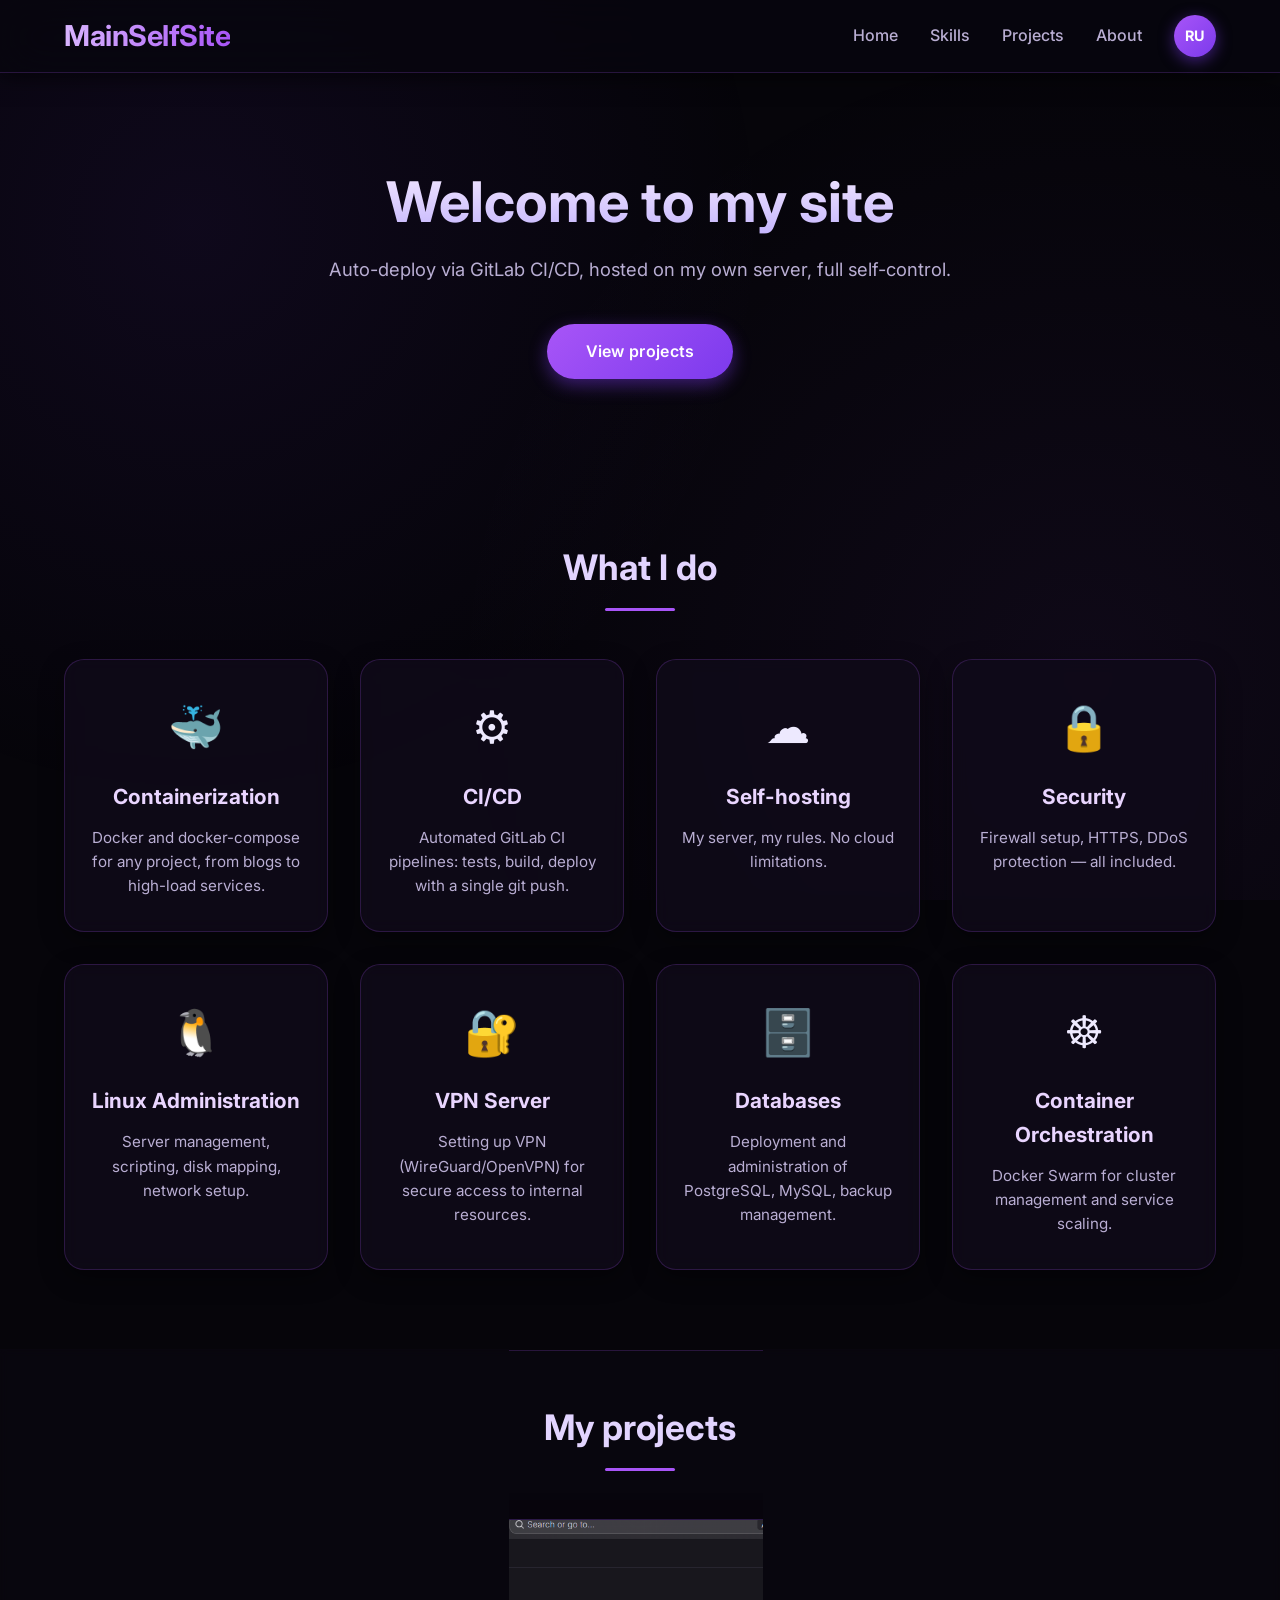
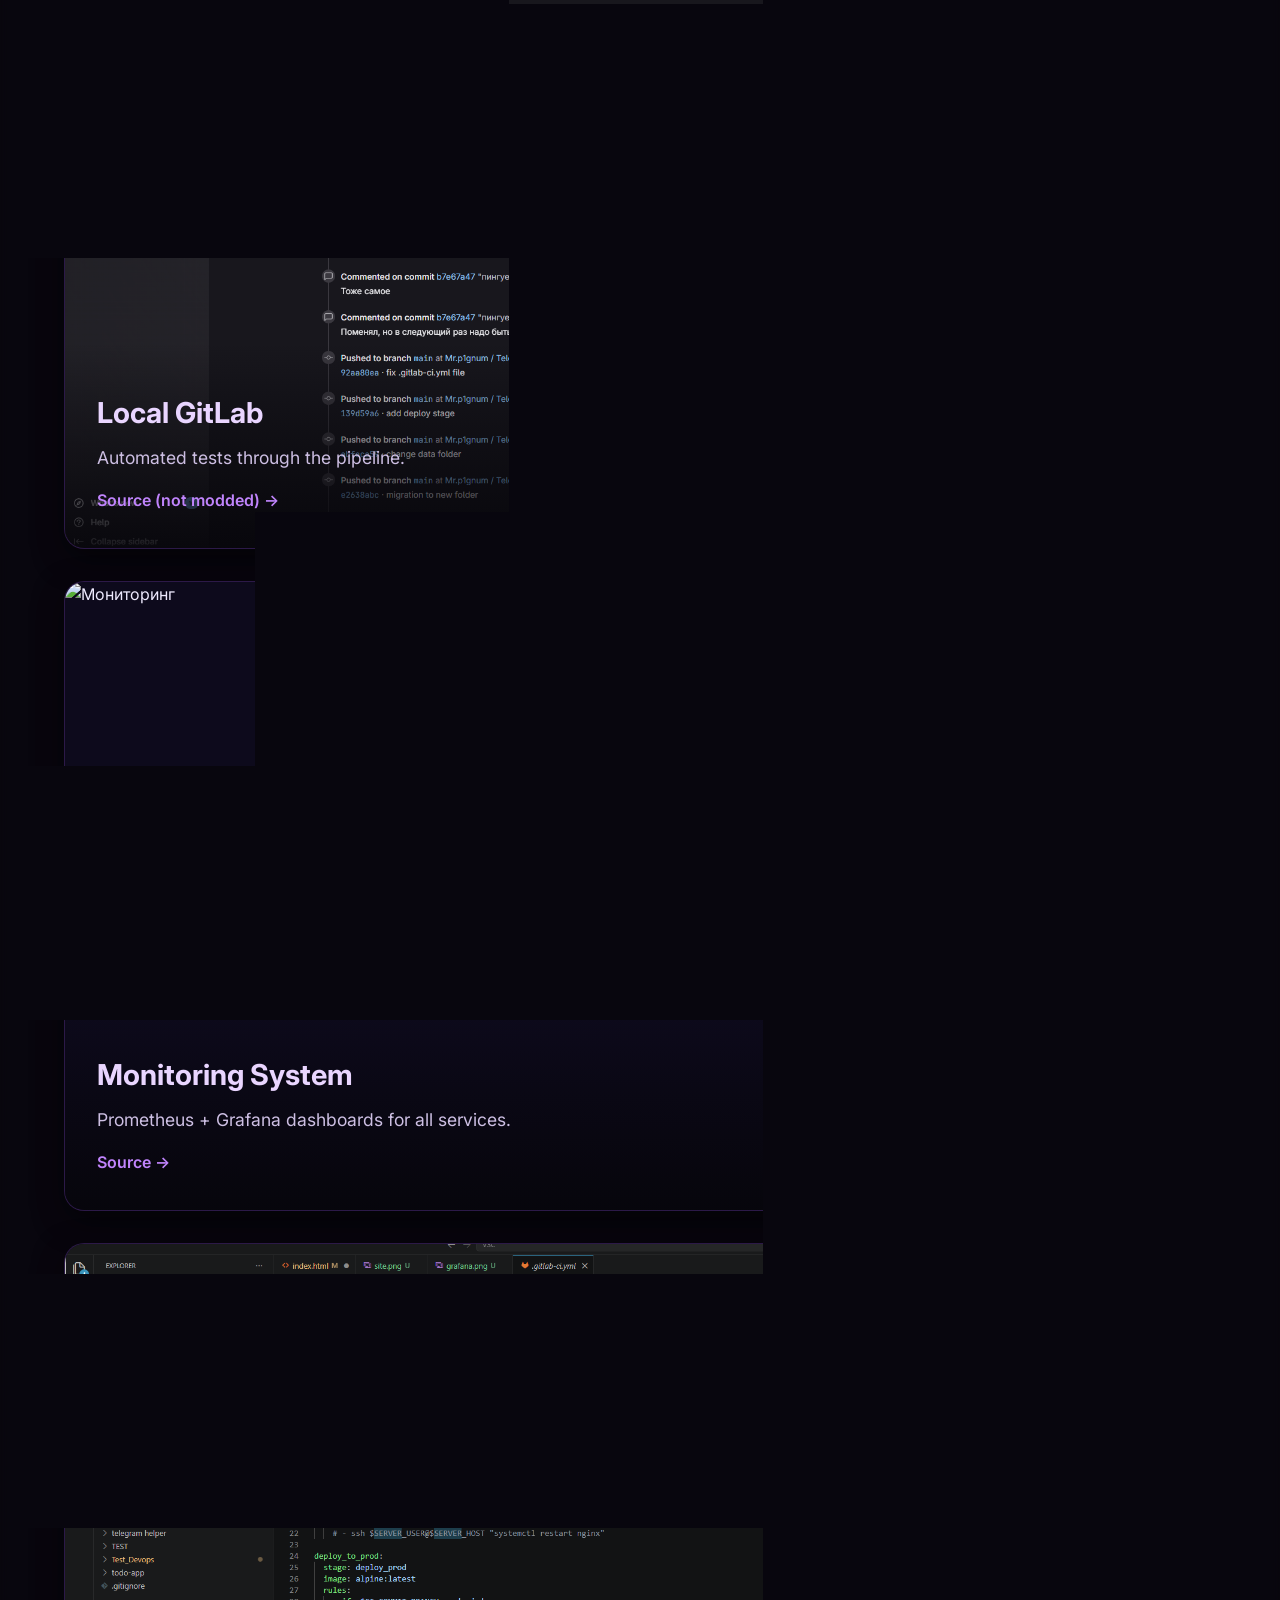
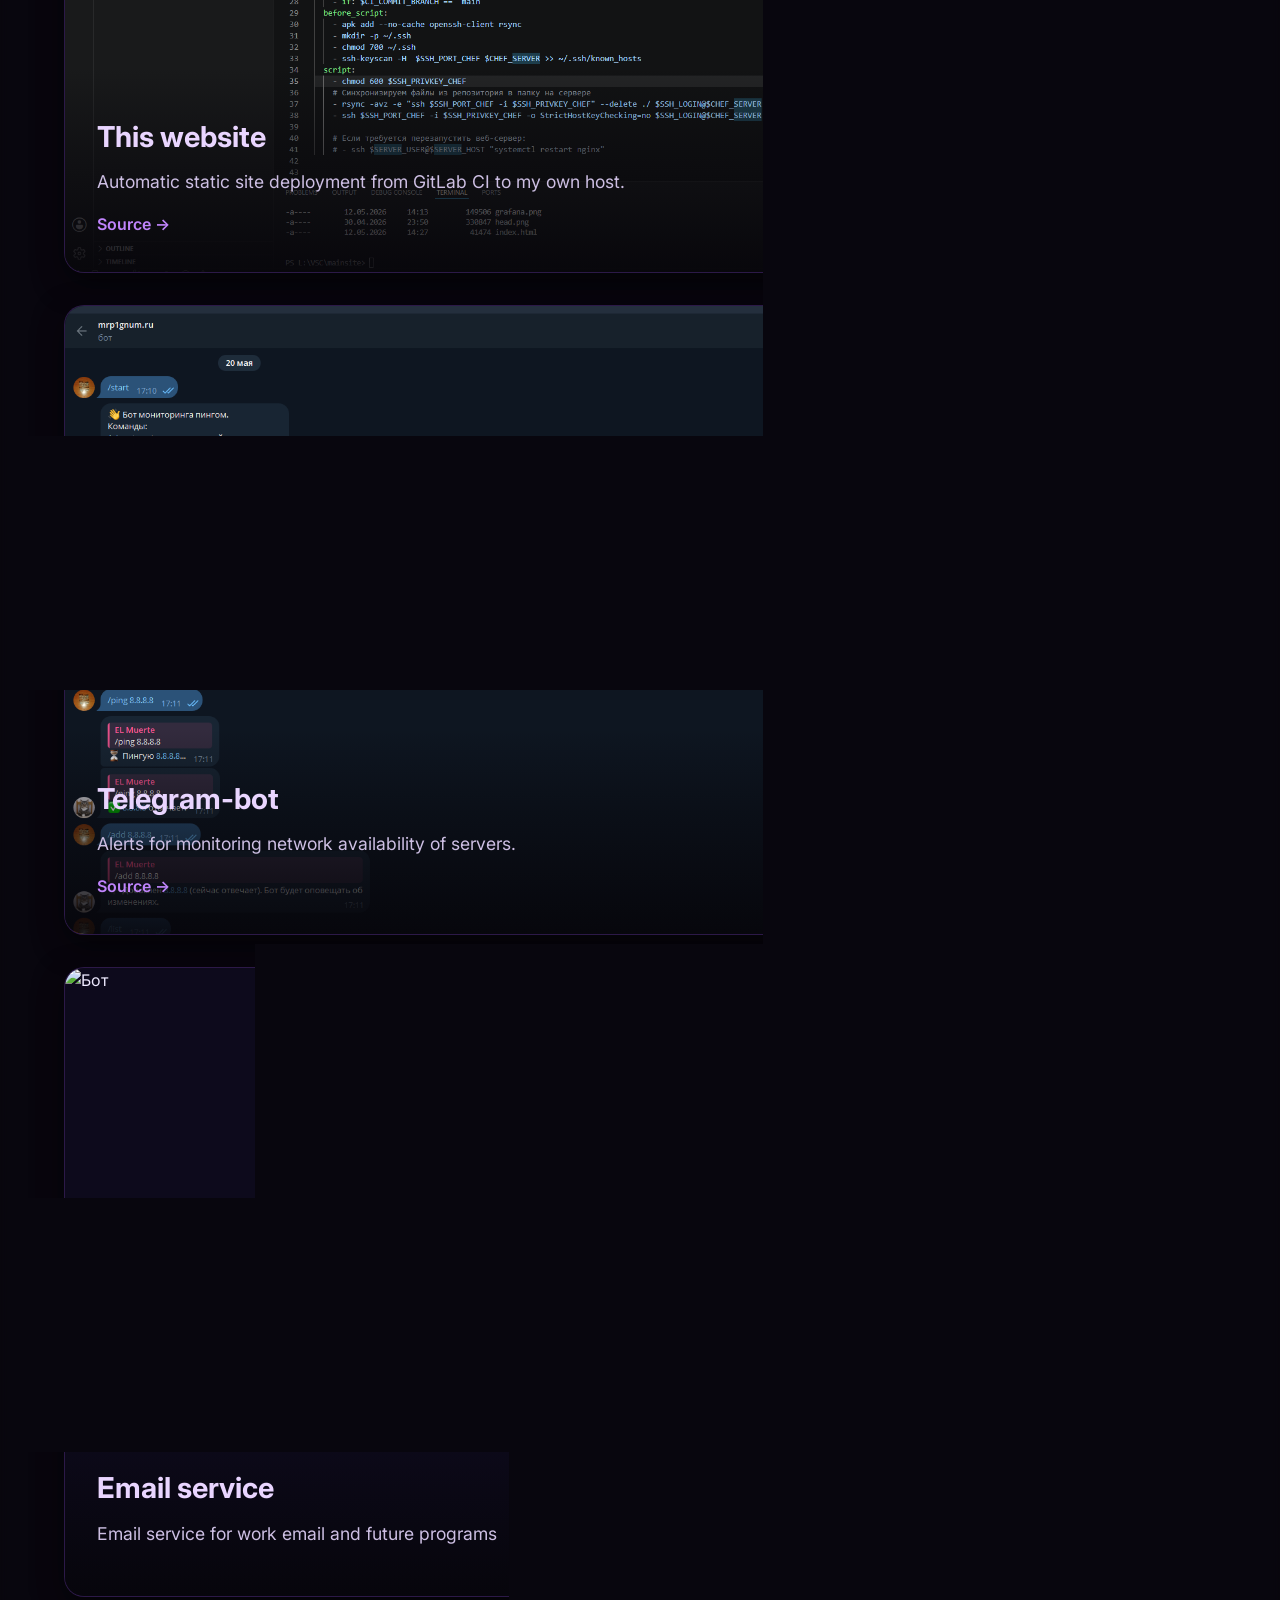
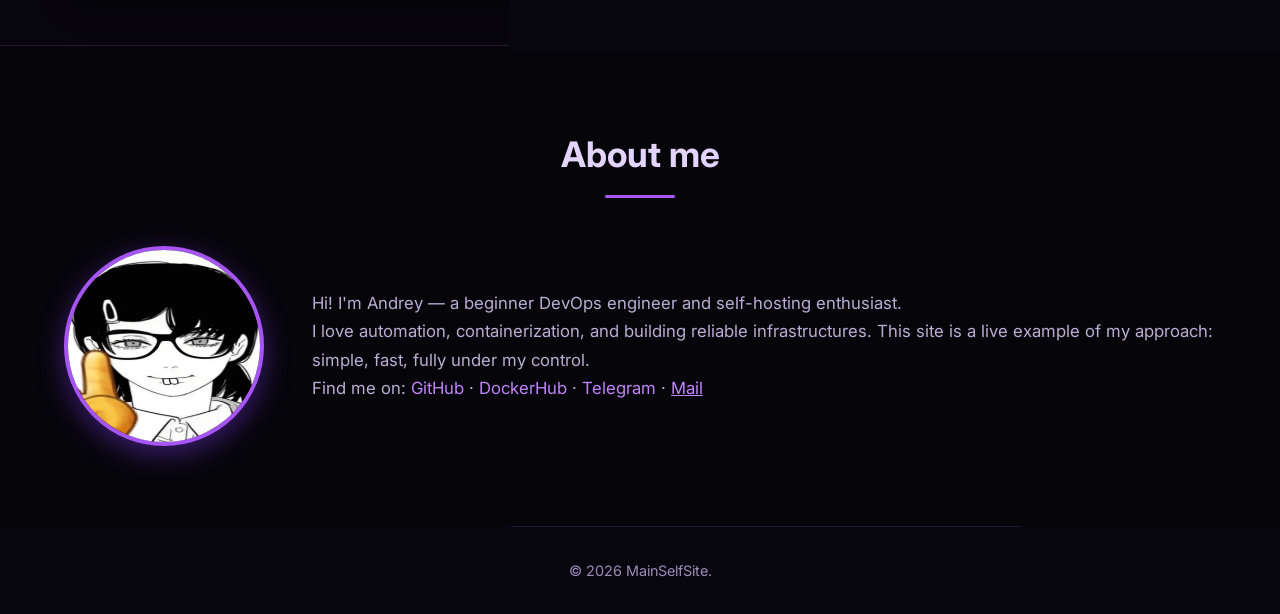
==== commit 8d67e1ca: "try to revert access" ====
--- a/index.html
+++ b/index.html
@@ -1,606 +1,160 @@
-<<<<<<< HEAD
-=======
 <!DOCTYPE html>
 <html lang="ru">
 <head>
-    <meta charset="UTF-8" />
-    <meta name="viewport" content="width=device-width, initial-scale=1.0" />
-    <title>Mr.p1gnum — Форум-визитка</title>
-    <link rel="stylesheet" href="style.css" />
+    <meta charset="UTF-8">
+    <meta name="viewport" content="width=device-width, initial-scale=1.0">
+    <title>Mr.P1gnum · DevOps & Self-hosting</title>
+    <link rel="icon" type="image/png" sizes="32x32" href="png/head.png">
+    <link rel="preconnect" href="https://fonts.googleapis.com">
+    <link rel="preconnect" href="https://fonts.gstatic.com" crossorigin>
+    <link href="https://fonts.googleapis.com/css2?family=Inter:opsz,wght@14..32,400;14..32,600;14..32,700&display=swap" rel="stylesheet">
+    <link rel="stylesheet" href="style.css">
 </head>
 <body>
+    <header>
+        <div class="container">
+            <nav>
+                <a href="#" class="logo" data-i18n="logo">MainSelfSite</a>
+                <ul class="nav-links">
+                    <li><a href="#home" data-i18n="nav_home">Главная</a></li>
+                    <li><a href="#features" data-i18n="nav_features">Навыки</a></li>
+                    <li><a href="#projects" data-i18n="nav_projects">Проекты</a></li>
+                    <li><a href="#about" data-i18n="nav_about">О себе</a></li>
+                    <li>
+                        <button id="langToggle" class="lang-mini" aria-label="Переключить язык">EN</button>
+                    </li>
+                </ul>
+            </nav>
+        </div>
+    </header>
 
-<div id="forum-wrapper">
-    <!-- ===== ШАПКА ===== -->
-    <div id="header">
-        <div class="logo">🌿 <span id="logo-text">Mr.p1gnum Forum</span></div>
-        <div class="date" id="header-date">Сегодня: 29 июня 2026</div>
-    </div>
+    <main>
+        <section id="home" class="hero">
+            <div class="container">
+                <h1 data-i18n="hero_title">Добро пожаловать на мой сайт</h1>
+                <p data-i18n="hero_desc">
+                    Автоматический деплой через Gitlab CI/CD, хранение на своём сервере, полный самоконтроль.
+                </p>
+                <a href="#projects" class="btn" data-i18n="hero_btn">Смотреть проекты</a>
+            </div>
+        </section>
 
-    <!-- ===== МЕНЮ ===== -->
-    <div id="navbar">
-        <a href="#" onclick="showSection('index'); return false;" id="nav-index">🏠 Форум</a>
-        <a href="#" onclick="showSection('about'); return false;" id="nav-about">👤 О себе</a>
-        <a href="#" onclick="showSection('skills'); return false;" id="nav-skills">⚙️ Навыки</a>
-        <a href="#" onclick="showSection('projects'); return false;" id="nav-projects">📂 Проекты</a>
-        <a href="#" onclick="showSection('blog'); return false;" id="nav-blog">📝 Блог</a>
-        <a href="#" onclick="showSection('guestbook'); return false;" id="nav-guestbook">📖 Гостевая</a>
-        <a href="#" onclick="showSection('achievements'); return false;" id="nav-achievements">🏆 Достижения</a>
-        <a href="#" onclick="showSection('contacts'); return false;" id="nav-contacts">✉️ Контакты</a>
-        <span style="flex:1;"></span>
-        <a href="#" id="lang-switch">EN</a>
-    </div>
+        <section id="features" class="container">
+            <h2 class="section-title" data-i18n="features_title">Что я умею</h2>
+            <div class="features-grid">
+                <div class="feature-card" data-animate>
+                    <span class="feature-icon">🐳</span>
+                    <h3 data-i18n="feature1_title">Контейнеризация</h3>
+                    <p data-i18n="feature1_desc">Docker и docker-compose для любых проектов: от блога до высоконагруженных сервисов.</p>
+                </div>
+                <div class="feature-card" data-animate>
+                    <span class="feature-icon">⚙️</span>
+                    <h3 data-i18n="feature2_title">CI/CD</h3>
+                    <p data-i18n="feature2_desc">Автоматические пайплайны GitLab CI: тесты, сборка, деплой одной командой git push.</p>
+                </div>
+                <div class="feature-card" data-animate>
+                    <span class="feature-icon">☁️</span>
+                    <h3 data-i18n="feature3_title">Self-hosting</h3>
+                    <p data-i18n="feature3_desc">Собственный сервер, свои правила. Никаких облачных ограничений.</p>
+                </div>
+                <div class="feature-card" data-animate>
+                    <span class="feature-icon">🔒</span>
+                    <h3 data-i18n="feature4_title">Безопасность</h3>
+                    <p data-i18n="feature4_desc">Настройка фаерволов, HTTPS, защита от атак — всё включено.</p>
+                </div>
+                <div class="feature-card" data-animate>
+                    <span class="feature-icon">🐧</span>
+                    <h3 data-i18n="feature5_title">Администрирование Linux</h3>
+                    <p data-i18n="feature5_desc">Управление серверами, написание скриптов, маппинг дисков, настройка сети.</p>
+                </div>
+                <div class="feature-card" data-animate>
+                    <span class="feature-icon">🔐</span>
+                    <h3 data-i18n="feature6_title">VPN сервер</h3>
+                    <p data-i18n="feature6_desc">Поднятие и настройка VPN (WireGuard/OpenVPN) для защищённого доступа к внутренним ресурсам.</p>
+                </div>
+                <div class="feature-card" data-animate>
+                    <span class="feature-icon">🗄️</span>
+                    <h3 data-i18n="feature7_title">Базы данных</h3>
+                    <p data-i18n="feature7_desc">Развёртывание и администрирование PostgreSQL, MySQL, резервное копирование.</p>
+                </div>
+                <div class="feature-card" data-animate>
+                    <div class="feature-icon">☸️</div>
+                    <h3 data-i18n="feature8_title">Оркестрация контейнеров</h3>
+                    <p data-i18n="feature8_desc">Docker Swarm для управления кластерами и масштабирования сервисов.</p>
+                </div>
+            </div>
+        </section>
 
-    <!-- ===== КОНТЕНТ ===== -->
-    <div id="content">
-
-        <!-- ===== ГЛАВНАЯ (индекс) ===== -->
-        <div id="section-index" class="forum-section active">
-            <h2 id="index-title">📋 Список разделов</h2>
-            <table class="forum-table">
-                <thead>
-                    <tr>
-                        <th style="width:45%;" id="index-th-forum">Раздел</th>
-                        <th style="width:15%;" id="index-th-topics">Темы</th>
-                        <th style="width:15%;" id="index-th-posts">Сообщения</th>
-                        <th style="width:25%;" id="index-th-last">Последнее сообщение</th>
-                    </tr>
-                </thead>
-                <tbody>
-                    <tr class="row1">
-                        <td><span class="topic-title">👤 <a href="#" onclick="showSection('about'); return false;" id="index-link-about">О себе</a></span><br /><span class="desc" id="index-desc-about">Моя биография и контакты</span></td>
-                        <td>1</td>
-                        <td>3</td>
-                        <td class="last-post">29.06.2026, 14:20<br />от <a href="#">Mr.p1gnum</a></td>
-                    </tr>
-                    <tr class="row2">
-                        <td><span class="topic-title">⚙️ <a href="#" onclick="showSection('skills'); return false;" id="index-link-skills">Навыки</a></span><br /><span class="desc" id="index-desc-skills">Технологии и инструменты</span></td>
-                        <td>1</td>
-                        <td>1</td>
-                        <td class="last-post">28.06.2026, 22:10<br />от <a href="#">Mr.p1gnum</a></td>
-                    </tr>
-                    <tr class="row1">
-                        <td><span class="topic-title">📂 <a href="#" onclick="showSection('projects'); return false;" id="index-link-projects">Проекты</a></span><br /><span class="desc" id="index-desc-projects">Мои разработки с картинками</span></td>
-                        <td>5</td>
-                        <td>5</td>
-                        <td class="last-post">29.06.2026, 10:45<br />от <a href="#">Mr.p1gnum</a></td>
-                    </tr>
-                    <tr class="row2">
-                        <td><span class="topic-title">📝 <a href="#" onclick="showSection('blog'); return false;" id="index-link-blog">Блог</a></span><br /><span class="desc" id="index-desc-blog">Заметки и мысли</span></td>
-                        <td>3</td>
-                        <td>5</td>
-                        <td class="last-post">28.06.2026, 19:00<br />от <a href="#">Mr.p1gnum</a></td>
-                    </tr>
-                    <tr class="row1">
-                        <td><span class="topic-title">📖 <a href="#" onclick="showSection('guestbook'); return false;" id="index-link-guestbook">Гостевая книга</a></span><br /><span class="desc" id="index-desc-guestbook">Оставьте свой след</span></td>
-                        <td>4</td>
-                        <td>4</td>
-                        <td class="last-post">29.06.2026, 09:12<br />от <a href="#">Гость</a></td>
-                    </tr>
-                    <tr class="row2">
-                        <td><span class="topic-title">🏆 <a href="#" onclick="showSection('achievements'); return false;" id="index-link-achievements">Достижения</a></span><br /><span class="desc" id="index-desc-achievements">Мои успехи и награды</span></td>
-                        <td>1</td>
-                        <td>2</td>
-                        <td class="last-post">27.06.2026, 16:40<br />от <a href="#">Mr.p1gnum</a></td>
-                    </tr>
-                    <tr class="row1">
-                        <td><span class="topic-title">✉️ <a href="#" onclick="showSection('contacts'); return false;" id="index-link-contacts">Контакты</a></span><br /><span class="desc" id="index-desc-contacts">Как со мной связаться</span></td>
-                        <td>1</td>
-                        <td>1</td>
-                        <td class="last-post">29.06.2026, 08:00<br />от <a href="#">Mr.p1gnum</a></td>
-                    </tr>
-                </tbody>
-            </table>
-            <div style="margin-top:12px;">
-                <span class="button button-primary" id="index-btn-newtopic" onclick="alert('Добро пожаловать на форум!')">Новая тема</span>
-                <span class="button" id="index-btn-search" onclick="alert('Поиск по форуму')">Поиск</span>
+        <div id="projects" class="projects-fullwidth">
+            <div class="container">
+                <h2 class="section-title" data-i18n="projects_title">Мои проекты</h2>
+                <div class="projects-list">
+                    <div class="project-card" data-lightbox-src="png/gitlab2.png" data-i18n-caption="project1_title" data-animate>
+                        <img class="project-img" src="png/gitlab.png" alt="DevOps инструмент" loading="lazy">
+                        <div class="project-overlay">
+                            <h3 data-i18n="project1_title">Локальный GitLab</h3>
+                            <p data-i18n="project1_desc">Автоматические тесты через pipeline.</p>
+                            <a href="https://github.com/Mr-p1gnum/gitlabCI" target="_blank" rel="noopener" class="project-link" data-i18n="project1_link">Исходники(not mod.) →</a>
+                        </div>
+                    </div>
+                    <div class="project-card" data-lightbox-src="png/grafana.png" data-i18n-caption="project2_title" data-animate>
+                        <img class="project-img" src="png/grafana2.png" alt="Мониторинг" loading="lazy">
+                        <div class="project-overlay">
+                            <h3 data-i18n="project2_title">Система мониторинга</h3>
+                            <p data-i18n="project2_desc">Prometheus + Grafana, дашборды для всех сервисов.</p>
+                            <a href="https://github.com/Mr-p1gnum/metrics" target="_blank" rel="noopener" class="project-link" data-i18n="project2_link">Исходники →</a>
+                        </div>
+                    </div>
+                    <div class="project-card" data-lightbox-src="png/site.png" data-i18n-caption="project3_title" data-animate>
+                        <img class="project-img" src="png/site2.png" alt="Автодеплой" loading="lazy">
+                        <div class="project-overlay">
+                            <h3 data-i18n="project3_title">Вот этот сайт</h3>
+                            <p data-i18n="project3_desc">Автоматический деплой статики из GitLab CI на свой хост.</p>
+                            <a href="https://gitlab.mrp1gnum.ru/mr-p1gnum/mainsite" target="_blank" rel="noopener" class="project-link" data-i18n="project3_link">Исходники →</a>
+                        </div>
+                    </div>
+                    <div class="project-card" data-lightbox-src="png/tg-bot2.png" data-i18n-caption="project4_title" data-animate>
+                        <img class="project-img" src="png/tg-bot.png" alt="Бот" loading="lazy">
+                        <div class="project-overlay">
+                            <h3 data-i18n="project4_title">Telegram-бот</h3>
+                            <p data-i18n="project4_desc">Alert-ы для мониторинга сетевой доступности серверов.</p>
+                            <a href="https://gitlab.mrp1gnum.ru/mr-p1gnum/telegram-helper" target="_blank" rel="noopener" class="project-link" data-i18n="project4_link">Исходники →</a>
+                        </div>
+                    </div>
+                    <div class="project-card" data-lightbox-src="png/post.png" data-i18n-caption="project5_title" data-animate>
+                        <img class="project-img" src="png/post2.png" alt="Бот" loading="lazy">
+                        <div class="project-overlay">
+                            <h3 data-i18n="project5_title">Почтовый сервис</h3>
+                            <p data-i18n="project5_desc">Почтовый сервис для рабочей почты и будущих программ.</p>
+                        </div>
+                    </div>
+                </div>
             </div>
         </div>
 
-        <!-- ===== РАЗДЕЛ: О себе ===== -->
-        <div id="section-about" class="forum-section">
-            <div style="display:flex; justify-content:space-between; align-items:center; margin-bottom:12px;">
-                <h2 id="about-title">👤 О себе</h2>
-                <span><a href="#" onclick="showSection('index'); return false;" class="button" id="about-back">⬅ Назад к разделам</a></span>
+        <section id="about" class="container">
+            <h2 class="section-title" data-i18n="about_title">Обо мне</h2>
+            <div class="about-flex">
+                <img class="about-photo" src="png/avatar.png" alt="Фото профиля" loading="lazy">
+                <div class="about-text" data-i18n="about_desc"></div>
             </div>
-            <div class="post">
-                <div class="post-author">
-                    <div class="avatar">🧑‍💻</div>
-                    <div class="username">Mr.p1gnum</div>
-                    <div class="user-status">⭐ Администратор</div>
-                    <div class="user-detail" id="about-reg">Зарегистрирован: 01.01.2020</div>
-                    <div class="user-detail" id="about-posts">Сообщений: 42</div>
-                </div>
-                <div class="post-body">
-                    <div class="post-header">
-                        <span id="about-topic-title"><strong>Тема:</strong> Приветствие</span>
-                        <span class="post-date">29.06.2026, 14:20</span>
-                    </div>
-                    <div class="post-content" id="about-content">
-                        <p>Привет! Я Mr.p1gnum — разработчик и энтузиаст самохостинга. Люблю создавать полезные инструменты, автоматизировать рутину и экспериментировать с новыми технологиями.</p>
-                        <p>В свободное время веду свой блог, участвую в open-source проектах и помогаю сообществу.</p>
-                        <p><strong>Контакты:</strong> Telegram, GitHub, GitLab — везде я <strong>@mrp1gnum</strong>.</p>
-                    </div>
-                    <div class="post-signature" id="about-sig">— «Сделай сам, и будет работать»</div>
-                </div>
-            </div>
-            <!-- Дополнительные комментарии -->
-            <div class="post">
-                <div class="post-author">
-                    <div class="avatar">👤</div>
-                    <div class="username">Гость_007</div>
-                    <div class="user-status">🟢 Online</div>
-                    <div class="user-detail">Зарегистрирован: —</div>
-                    <div class="user-detail">Сообщений: 1</div>
-                </div>
-                <div class="post-body">
-                    <div class="post-header">
-                        <span><strong>Тема:</strong> Приветствие</span>
-                        <span class="post-date">29.06.2026, 14:35</span>
-                    </div>
-                    <div class="post-content" id="about-comment1">
-                        <p>Отличное знакомство! Тоже интересуюсь самохостингом. Буду следить за твоими проектами.</p>
-                    </div>
-                    <div class="post-signature">—</div>
-                </div>
-            </div>
-            <div class="post">
-                <div class="post-author">
-                    <div class="avatar">👩‍💻</div>
-                    <div class="username">CodeMaster</div>
-                    <div class="user-status">🟢 Online</div>
-                    <div class="user-detail">Зарегистрирован: 12.02.2021</div>
-                    <div class="user-detail">Сообщений: 17</div>
-                </div>
-                <div class="post-body">
-                    <div class="post-header">
-                        <span><strong>Тема:</strong> Приветствие</span>
-                        <span class="post-date">29.06.2026, 15:02</span>
-                    </div>
-                    <div class="post-content" id="about-comment2">
-                        <p>Привет! Отличный подход к автоматизации. Может, обменяемся опытом по CI/CD?</p>
-                    </div>
-                    <div class="post-signature">— «Код должен быть красивым»</div>
-                </div>
-            </div>
-            <div style="margin-top:8px;">
-                <span class="button button-primary" id="about-btn-reply">Ответить</span>
-                <span class="button" id="about-btn-quote">Цитировать</span>
-            </div>
+        </section>
+    </main>
+
+    <div id="lightbox" class="lightbox">
+        <button class="lightbox-close" id="closeLightbox">&times;</button>
+        <img src="" alt="" id="lightboxImg">
+        <p class="lightbox-caption" id="lightboxCaption"></p>
+    </div>
+
+    <footer>
+        <div class="container">
+            <p>© <span id="year"></span> MainSelfSite.
+            </p>
         </div>
+    </footer>
 
-        <!-- ===== РАЗДЕЛ: Навыки ===== -->
-        <div id="section-skills" class="forum-section">
-            <div style="display:flex; justify-content:space-between; align-items:center; margin-bottom:12px;">
-                <h2 id="skills-title">⚙️ Навыки</h2>
-                <span><a href="#" onclick="showSection('index'); return false;" class="button" id="skills-back">⬅ Назад к разделам</a></span>
-            </div>
-            <div class="post">
-                <div class="post-author">
-                    <div class="avatar">🧑‍💻</div>
-                    <div class="username">Mr.p1gnum</div>
-                    <div class="user-status">⭐ Администратор</div>
-                    <div class="user-detail" id="skills-reg">Зарегистрирован: 01.01.2020</div>
-                    <div class="user-detail" id="skills-posts">Сообщений: 42</div>
-                </div>
-                <div class="post-body">
-                    <div class="post-header">
-                        <span id="skills-topic-title"><strong>Тема:</strong> Технологический стек</span>
-                        <span class="post-date">28.06.2026, 22:10</span>
-                    </div>
-                    <div class="post-content" id="skills-content">
-                        <ul style="padding-left:20px; list-style:square;">
-                            <li><strong>Контейнеризация:</strong> Docker, docker-compose</li>
-                            <li><strong>CI/CD:</strong> GitLab CI, автоматические пайплайны</li>
-                            <li><strong>Self-hosting:</strong> Собственный сервер, полный контроль</li>
-                            <li><strong>Безопасность:</strong> Фаерволы, HTTPS, защита от атак</li>
-                            <li><strong>Администрирование Linux:</strong> Скрипты, сеть, диски</li>
-                            <li><strong>VPN:</strong> WireGuard, OpenVPN</li>
-                            <li><strong>Базы данных:</strong> PostgreSQL, MySQL, резервное копирование</li>
-                            <li><strong>Оркестрация:</strong> Docker Swarm</li>
-                        </ul>
-                    </div>
-                    <div class="post-signature" id="skills-sig">— «Код — это поэзия»</div>
-                </div>
-            </div>
-            <div style="margin-top:8px;">
-                <span class="button button-primary" id="skills-btn-reply">Ответить</span>
-            </div>
-        </div>
 
-        <!-- ===== РАЗДЕЛ: Проекты ===== -->
-        <div id="section-projects" class="forum-section">
-            <div style="display:flex; justify-content:space-between; align-items:center; margin-bottom:12px;">
-                <h2 id="projects-title">📂 Проекты</h2>
-                <span><a href="#" onclick="showSection('index'); return false;" class="button" id="projects-back">⬅ Назад к разделам</a></span>
-            </div>
-
-            <!-- Проект 1 -->
-            <div class="post">
-                <div class="post-author">
-                    <div class="avatar">🐳</div>
-                    <div class="username">Mr.p1gnum</div>
-                    <div class="user-status">⭐ Администратор</div>
-                    <div class="user-detail">Зарегистрирован: 01.01.2020</div>
-                    <div class="user-detail">Сообщений: 42</div>
-                </div>
-                <div class="post-body">
-                    <div class="post-header">
-                        <span id="project1-title"><strong>Тема:</strong> Локальный GitLab</span>
-                        <span class="post-date">29.06.2026, 10:00</span>
-                    </div>
-                    <div class="post-content">
-                        <div style="display:flex; gap:12px; align-items:flex-start;">
-                            <span style="font-size:48px;">🦊</span>
-                            <div>
-                                <p id="project1-desc">Автоматические тесты через pipeline. Полный контроль над кодом.</p>
-                                <p><a href="#" id="project1-link">Исходники (not modded) →</a></p>
-                            </div>
-                        </div>
-                    </div>
-                    <div class="post-signature">— «Всё под контролем»</div>
-                </div>
-            </div>
-
-            <!-- Проект 2 -->
-            <div class="post">
-                <div class="post-author">
-                    <div class="avatar">📊</div>
-                    <div class="username">Mr.p1gnum</div>
-                    <div class="user-status">⭐ Администратор</div>
-                    <div class="user-detail">Зарегистрирован: 01.01.2020</div>
-                    <div class="user-detail">Сообщений: 42</div>
-                </div>
-                <div class="post-body">
-                    <div class="post-header">
-                        <span id="project2-title"><strong>Тема:</strong> Система мониторинга</span>
-                        <span class="post-date">29.06.2026, 10:45</span>
-                    </div>
-                    <div class="post-content">
-                        <div style="display:flex; gap:12px; align-items:flex-start;">
-                            <span style="font-size:48px;">📈</span>
-                            <div>
-                                <p id="project2-desc">Prometheus + Grafana, дашборды для всех сервисов. Уведомления в Telegram.</p>
-                                <p><a href="#" id="project2-link">Исходники →</a></p>
-                            </div>
-                        </div>
-                    </div>
-                    <div class="post-signature">— «Данные — это нефть»</div>
-                </div>
-            </div>
-
-            <!-- Проект 3 -->
-            <div class="post">
-                <div class="post-author">
-                    <div class="avatar">🌐</div>
-                    <div class="username">Mr.p1gnum</div>
-                    <div class="user-status">⭐ Администратор</div>
-                    <div class="user-detail">Зарегистрирован: 01.01.2020</div>
-                    <div class="user-detail">Сообщений: 42</div>
-                </div>
-                <div class="post-body">
-                    <div class="post-header">
-                        <span id="project3-title"><strong>Тема:</strong> Этот сайт (форум)</span>
-                        <span class="post-date">29.06.2026, 11:20</span>
-                    </div>
-                    <div class="post-content">
-                        <div style="display:flex; gap:12px; align-items:flex-start;">
-                            <span style="font-size:48px;">🖥️</span>
-                            <div>
-                                <p id="project3-desc">Автоматический деплой статики из GitLab CI на свой хост. Полностью самодостаточный.</p>
-                                <p><a href="#" id="project3-link">Исходники →</a></p>
-                            </div>
-                        </div>
-                    </div>
-                    <div class="post-signature">— «Сделано с душой»</div>
-                </div>
-            </div>
-
-            <!-- Проект 4 -->
-            <div class="post">
-                <div class="post-author">
-                    <div class="avatar">🤖</div>
-                    <div class="username">Mr.p1gnum</div>
-                    <div class="user-status">⭐ Администратор</div>
-                    <div class="user-detail">Зарегистрирован: 01.01.2020</div>
-                    <div class="user-detail">Сообщений: 42</div>
-                </div>
-                <div class="post-body">
-                    <div class="post-header">
-                        <span id="project4-title"><strong>Тема:</strong> Telegram-бот для мониторинга</span>
-                        <span class="post-date">29.06.2026, 12:00</span>
-                    </div>
-                    <div class="post-content">
-                        <div style="display:flex; gap:12px; align-items:flex-start;">
-                            <span style="font-size:48px;">📱</span>
-                            <div>
-                                <p id="project4-desc">Alert-ы о падении сервисов, отправка логов, интерактивные команды.</p>
-                                <p><a href="#" id="project4-link">Исходники →</a></p>
-                            </div>
-                        </div>
-                    </div>
-                    <div class="post-signature">— «Боты правят миром»</div>
-                </div>
-            </div>
-
-            <!-- Проект 5 -->
-            <div class="post">
-                <div class="post-author">
-                    <div class="avatar">✉️</div>
-                    <div class="username">Mr.p1gnum</div>
-                    <div class="user-status">⭐ Администратор</div>
-                    <div class="user-detail">Зарегистрирован: 01.01.2020</div>
-                    <div class="user-detail">Сообщений: 42</div>
-                </div>
-                <div class="post-body">
-                    <div class="post-header">
-                        <span id="project5-title"><strong>Тема:</strong> Почтовый сервис</span>
-                        <span class="post-date">29.06.2026, 13:30</span>
-                    </div>
-                    <div class="post-content">
-                        <div style="display:flex; gap:12px; align-items:flex-start;">
-                            <span style="font-size:48px;">📧</span>
-                            <div>
-                                <p id="project5-desc">Почтовый сервис для рабочей почты и будущих программ. Полный спам-фильтр.</p>
-                                <p><a href="#" id="project5-link">Исходники →</a></p>
-                            </div>
-                        </div>
-                    </div>
-                    <div class="post-signature">— «Почта — это важно»</div>
-                </div>
-            </div>
-
-            <div style="margin-top:8px;">
-                <span class="button button-primary" id="projects-btn-newtopic">Новая тема</span>
-            </div>
-        </div>
-
-        <!-- ===== РАЗДЕЛ: Блог ===== -->
-        <div id="section-blog" class="forum-section">
-            <div style="display:flex; justify-content:space-between; align-items:center; margin-bottom:12px;">
-                <h2 id="blog-title">📝 Блог</h2>
-                <span><a href="#" onclick="showSection('index'); return false;" class="button" id="blog-back">⬅ Назад к разделам</a></span>
-            </div>
-
-            <div class="post">
-                <div class="post-author">
-                    <div class="avatar">✍️</div>
-                    <div class="username">Mr.p1gnum</div>
-                    <div class="user-status">⭐ Администратор</div>
-                    <div class="user-detail">Зарегистрирован: 01.01.2020</div>
-                    <div class="user-detail">Сообщений: 42</div>
-                </div>
-                <div class="post-body">
-                    <div class="post-header">
-                        <span id="blog-post1-title"><strong>Тема:</strong> Как я перешёл на самохостинг</span>
-                        <span class="post-date">28.06.2026, 19:00</span>
-                    </div>
-                    <div class="post-content" id="blog-post1-content">
-                        <p>В 2020 году я решил, что хватит пользоваться облачными сервисами. Купил старый ThinkCentre, установил Debian и начал экспериментировать.</p>
-                        <p>Сейчас у меня работает более 15 сервисов: Nextcloud, Gitea, Matrix, Jitsi, Grafana и многое другое. Это был лучший шаг.</p>
-                    </div>
-                    <div class="post-signature">— «Сделай сам»</div>
-                </div>
-            </div>
-
-            <div class="post">
-                <div class="post-author">
-                    <div class="avatar">⚡</div>
-                    <div class="username">Mr.p1gnum</div>
-                    <div class="user-status">⭐ Администратор</div>
-                    <div class="user-detail">Зарегистрирован: 01.01.2020</div>
-                    <div class="user-detail">Сообщений: 42</div>
-                </div>
-                <div class="post-body">
-                    <div class="post-header">
-                        <span id="blog-post2-title"><strong>Тема:</strong> Настройка WireGuard за 15 минут</span>
-                        <span class="post-date">27.06.2026, 21:30</span>
-                    </div>
-                    <div class="post-content" id="blog-post2-content">
-                        <p>Простая инструкция, как поднять VPN-сервер, чтобы безопасно подключаться к домашней сети из любой точки мира.</p>
-                        <p>WireGuard — это быстро, просто и безопасно. Никаких сложных сертификатов.</p>
-                    </div>
-                    <div class="post-signature">— «VPN — это база»</div>
-                </div>
-            </div>
-
-            <div class="post">
-                <div class="post-author">
-                    <div class="avatar">🐍</div>
-                    <div class="username">Mr.p1gnum</div>
-                    <div class="user-status">⭐ Администратор</div>
-                    <div class="user-detail">Зарегистрирован: 01.01.2020</div>
-                    <div class="user-detail">Сообщений: 42</div>
-                </div>
-                <div class="post-body">
-                    <div class="post-header">
-                        <span id="blog-post3-title"><strong>Тема:</strong> Python для автоматизации рутины</span>
-                        <span class="post-date">26.06.2026, 17:15</span>
-                    </div>
-                    <div class="post-content" id="blog-post3-content">
-                        <p>Как я пишу скрипты для бэкапов, мониторинга и очистки логов. Экономлю часы каждую неделю.</p>
-                        <p>Библиотеки: schedule, paramiko, requests — мой джентльменский набор.</p>
-                    </div>
-                    <div class="post-signature">— «Код — это время»</div>
-                </div>
-            </div>
-
-            <div style="margin-top:8px;">
-                <span class="button button-primary" id="blog-btn-newtopic">Новая запись</span>
-            </div>
-        </div>
-
-        <!-- ===== РАЗДЕЛ: Гостевая книга ===== -->
-        <div id="section-guestbook" class="forum-section">
-            <div style="display:flex; justify-content:space-between; align-items:center; margin-bottom:12px;">
-                <h2 id="guestbook-title">📖 Гостевая книга</h2>
-                <span><a href="#" onclick="showSection('index'); return false;" class="button" id="guestbook-back">⬅ Назад к разделам</a></span>
-            </div>
-
-            <div class="post">
-                <div class="post-author">
-                    <div class="avatar">👤</div>
-                    <div class="username">Алексей</div>
-                    <div class="user-status">🟢 Online</div>
-                    <div class="user-detail">Зарегистрирован: 10.03.2021</div>
-                    <div class="user-detail">Сообщений: 15</div>
-                </div>
-                <div class="post-body">
-                    <div class="post-header">
-                        <span><strong>Тема:</strong> Отличный форум!</span>
-                        <span class="post-date">29.06.2026, 09:12</span>
-                    </div>
-                    <div class="post-content" id="guestbook-entry1">
-                        <p>Привет! Наткнулся на твой форум — очень атмосферно. Удачи в развитии!</p>
-                    </div>
-                    <div class="post-signature">— «С уважением»</div>
-                </div>
-            </div>
-
-            <div class="post">
-                <div class="post-author">
-                    <div class="avatar">👩‍💻</div>
-                    <div class="username">Екатерина</div>
-                    <div class="user-status">🔴 Offline</div>
-                    <div class="user-detail">Зарегистрирован: 05.07.2022</div>
-                    <div class="user-detail">Сообщений: 8</div>
-                </div>
-                <div class="post-body">
-                    <div class="post-header">
-                        <span><strong>Тема:</strong> Спасибо за материалы</span>
-                        <span class="post-date">28.06.2026, 22:45</span>
-                    </div>
-                    <div class="post-content" id="guestbook-entry2">
-                        <p>Твои статьи по Docker очень помогли мне на работе. Спасибо!</p>
-                    </div>
-                    <div class="post-signature">— «Добра»</div>
-                </div>
-            </div>
-
-            <div class="post">
-                <div class="post-author">
-                    <div class="avatar">🧑‍🔧</div>
-                    <div class="username">Иван</div>
-                    <div class="user-status">🟢 Online</div>
-                    <div class="user-detail">Зарегистрирован: 20.01.2020</div>
-                    <div class="user-detail">Сообщений: 22</div>
-                </div>
-                <div class="post-body">
-                    <div class="post-header">
-                        <span><strong>Тема:</strong> Вопрос по WireGuard</span>
-                        <span class="post-date">28.06.2026, 20:10</span>
-                    </div>
-                    <div class="post-content" id="guestbook-entry3">
-                        <p>Подскажи, как настроить маршрутизацию между несколькими клиентами?</p>
-                    </div>
-                    <div class="post-signature">— «С уважением»</div>
-                </div>
-            </div>
-
-            <div class="post">
-                <div class="post-author">
-                    <div class="avatar">🧑‍💻</div>
-                    <div class="username">Mr.p1gnum</div>
-                    <div class="user-status">⭐ Администратор</div>
-                    <div class="user-detail">Зарегистрирован: 01.01.2020</div>
-                    <div class="user-detail">Сообщений: 42</div>
-                </div>
-                <div class="post-body">
-                    <div class="post-header">
-                        <span><strong>Тема:</strong> Re: Вопрос по WireGuard</span>
-                        <span class="post-date">29.06.2026, 00:15</span>
-                    </div>
-                    <div class="post-content" id="guestbook-entry4">
-                        <p>Иван, нужно добавить правила iptables и указать AllowedIPs. Напиши в Telegram, я помогу.</p>
-                    </div>
-                    <div class="post-signature">— «Всегда рад помочь»</div>
-                </div>
-            </div>
-
-            <div style="margin-top:8px;">
-                <span class="button button-primary" id="guestbook-btn-add">Добавить запись</span>
-            </div>
-        </div>
-
-        <!-- ===== РАЗДЕЛ: Достижения ===== -->
-        <div id="section-achievements" class="forum-section">
-            <div style="display:flex; justify-content:space-between; align-items:center; margin-bottom:12px;">
-                <h2 id="achievements-title">🏆 Достижения</h2>
-                <span><a href="#" onclick="showSection('index'); return false;" class="button" id="achievements-back">⬅ Назад к разделам</a></span>
-            </div>
-            <div class="post">
-                <div class="post-author">
-                    <div class="avatar">🏅</div>
-                    <div class="username">Mr.p1gnum</div>
-                    <div class="user-status">⭐ Администратор</div>
-                    <div class="user-detail">Зарегистрирован: 01.01.2020</div>
-                    <div class="user-detail">Сообщений: 42</div>
-                </div>
-                <div class="post-body">
-                    <div class="post-header">
-                        <span id="achievements-topic-title"><strong>Тема:</strong> Мои успехи</span>
-                        <span class="post-date">27.06.2026, 16:40</span>
-                    </div>
-                    <div class="post-content" id="achievements-content">
-                        <ul style="padding-left:20px; list-style:square;">
-                            <li>🏆 <strong>2025</strong> — Выступил с докладом на конференции DevOps Meetup</li>
-                            <li>🏆 <strong>2024</strong> — Создал крупнейший в рунете гайд по самохостингу (более 5000 просмотров)</li>
-                            <li>🏆 <strong>2023</strong> — Внедрил CI/CD на 50+ проектах</li>
-                            <li>🏆 <strong>2022</strong> — Получил сертификацию Docker Certified Associate</li>
-                            <li>🏆 <strong>2021</strong> — Организовал локальный митап по Linux</li>
-                        </ul>
-                    </div>
-                    <div class="post-signature">— «Достижения — это результат»</div>
-                </div>
-            </div>
-            <div style="margin-top:8px;">
-                <span class="button button-primary" id="achievements-btn-reply">Ответить</span>
-            </div>
-        </div>
-
-        <!-- ===== РАЗДЕЛ: Контакты ===== -->
-        <div id="section-contacts" class="forum-section">
-            <div style="display:flex; justify-content:space-between; align-items:center; margin-bottom:12px;">
-                <h2 id="contacts-title">✉️ Контакты</h2>
-                <span><a href="#" onclick="showSection('index'); return false;" class="button" id="contacts-back">⬅ Назад к разделам</a></span>
-            </div>
-            <div class="post">
-                <div class="post-author">
-                    <div class="avatar">📇</div>
-                    <div class="username">Mr.p1gnum</div>
-                    <div class="user-status">⭐ Администратор</div>
-                    <div class="user-detail">Зарегистрирован: 01.01.2020</div>
-                    <div class="user-detail">Сообщений: 42</div>
-                </div>
-                <div class="post-body">
-                    <div class="post-header">
-                        <span id="contacts-topic-title"><strong>Тема:</strong> Как связаться</span>
-                        <span class="post-date">29.06.2026, 08:00</span>
-                    </div>
-                    <div class="post-content" id="contacts-content">
-                        <p><strong>Telegram:</strong> <a href="#">@mrp1gnum</a></p>
-                        <p><strong>GitHub:</strong> <a href="#">github.com/mrp1gnum</a></p>
-                        <p><strong>GitLab:</strong> <a href="#">gitlab.mrp1gnum.ru</a></p>
-                        <p><strong>Email:</strong> <a href="#">mrp1gnum@example.com</a></p>
-                        <p>Я всегда открыт к общению, вопросам и сотрудничеству.</p>
-                    </div>
-                    <div class="post-signature">— «Будем на связи»</div>
-                </div>
-            </div>
-            <div style="margin-top:8px;">
-                <span class="button button-primary" id="contacts-btn-send">Написать</span>
-            </div>
-        </div>
-
-    </div><!-- /content -->
-
-    <!-- ===== ФУТЕР ===== -->
-    <div id="footer">
-        <span id="footer-copy">&copy; 2026 Mr.p1gnum Forum — Все права защищены.</span> Время: <span id="footer-time">00:00</span>
-    </div>
-</div>
-
-<script src="script.js"></script>
+    <script src="script.js"></script>
 </body>
-</html>
->>>>>>> 7a3d9166c4252347adcdb9617f466c69c43695e6
+</html>
